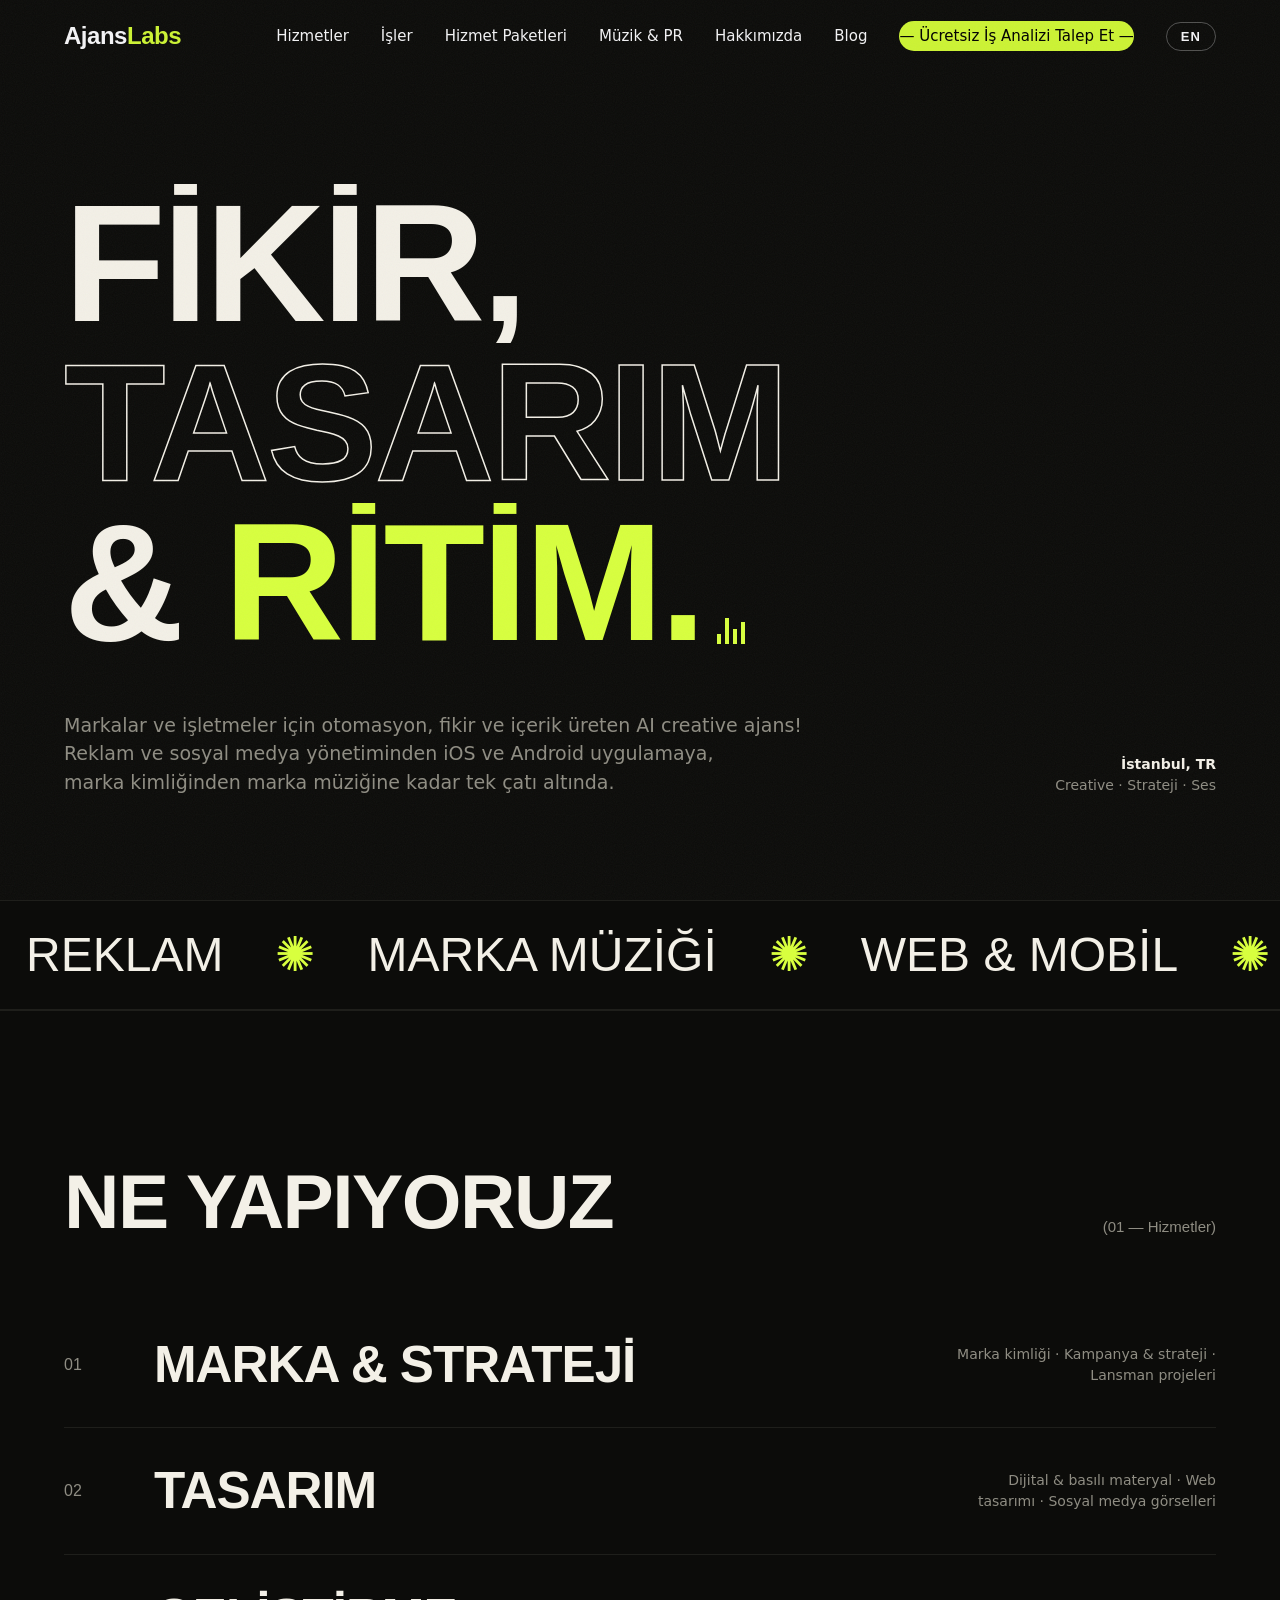
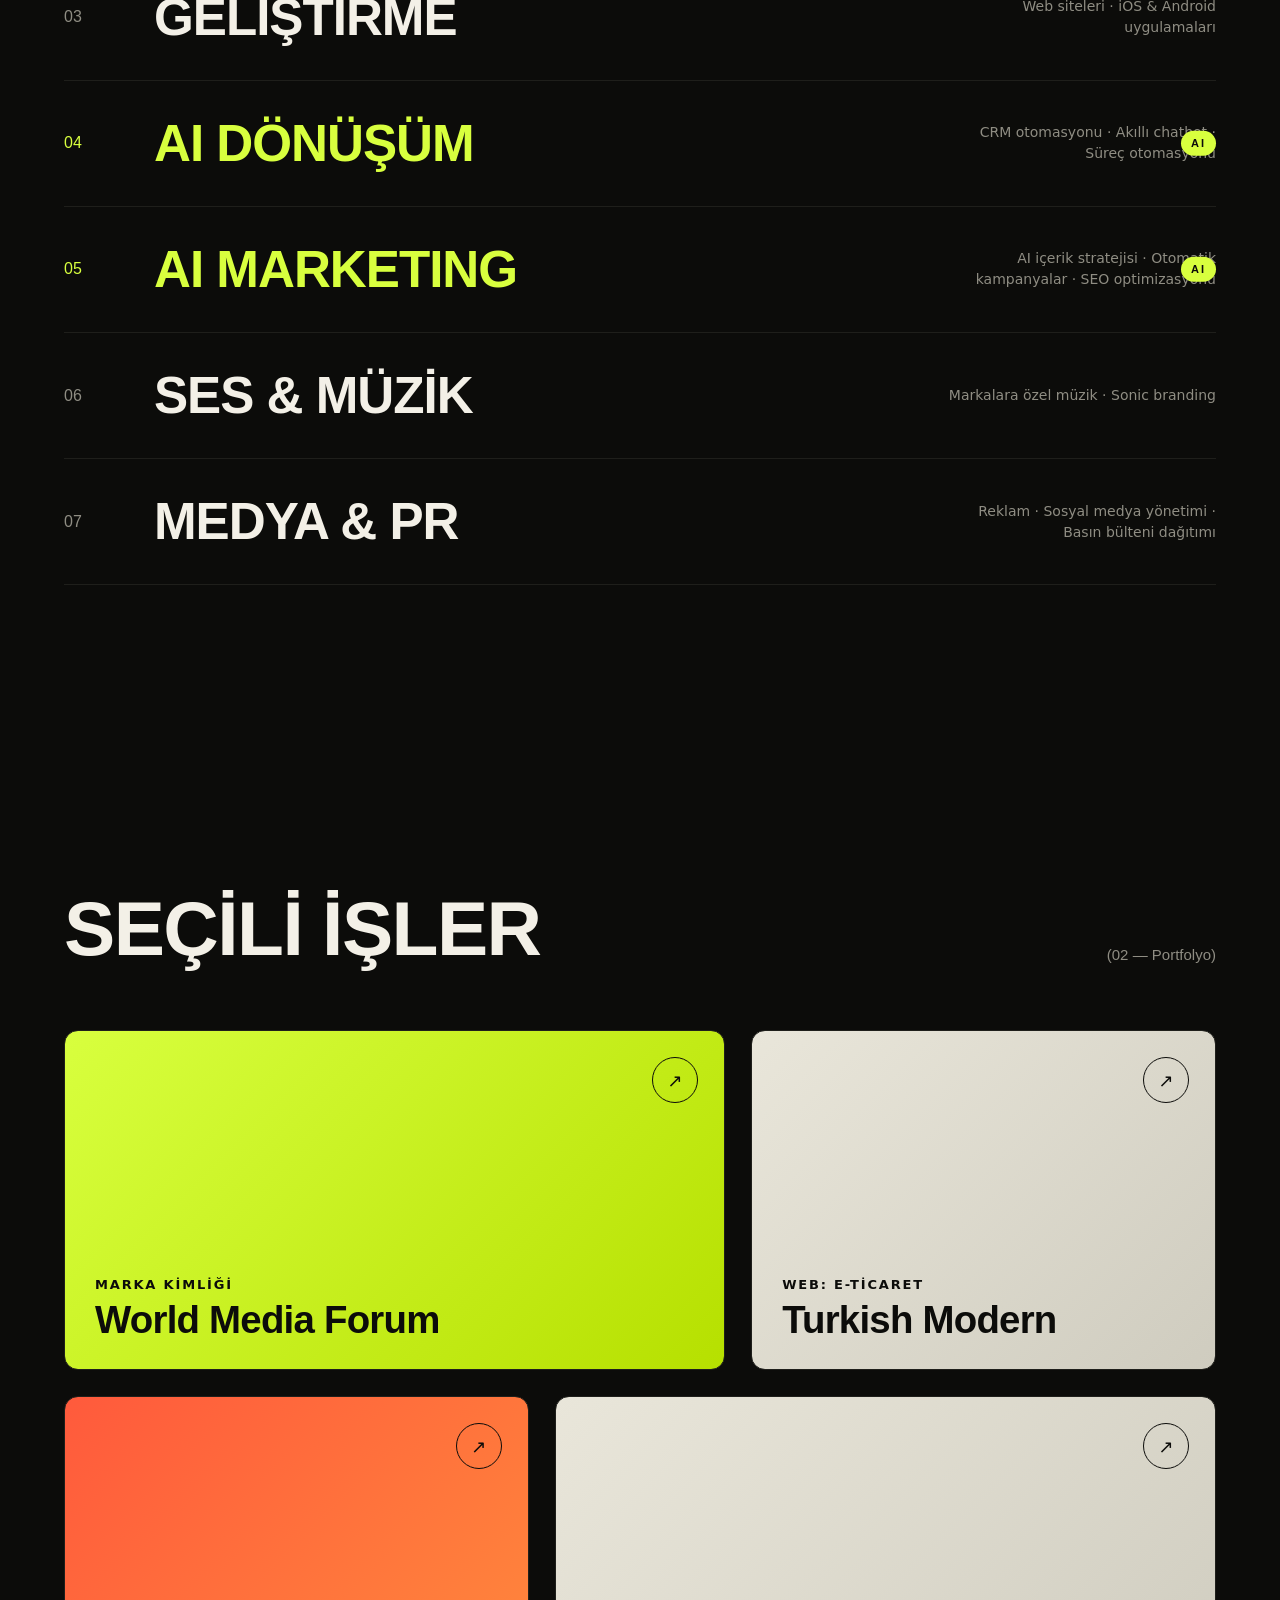
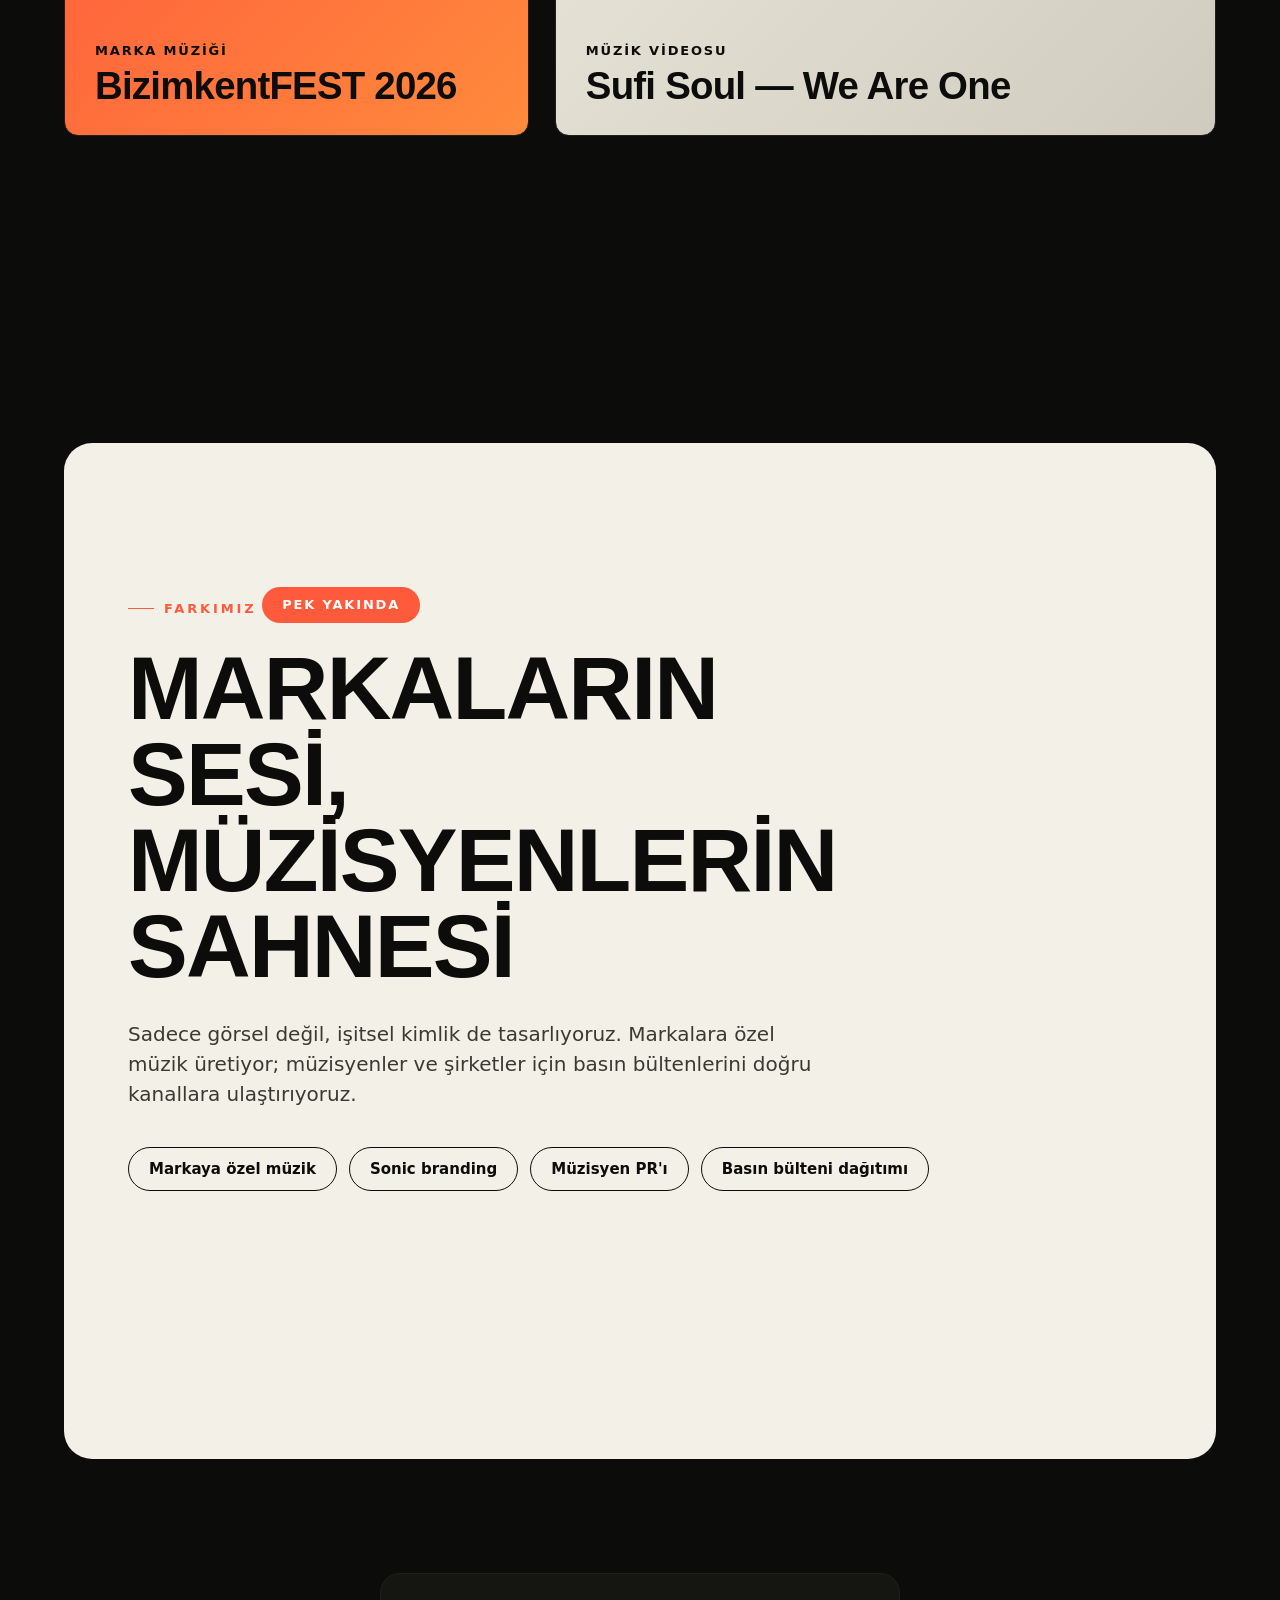
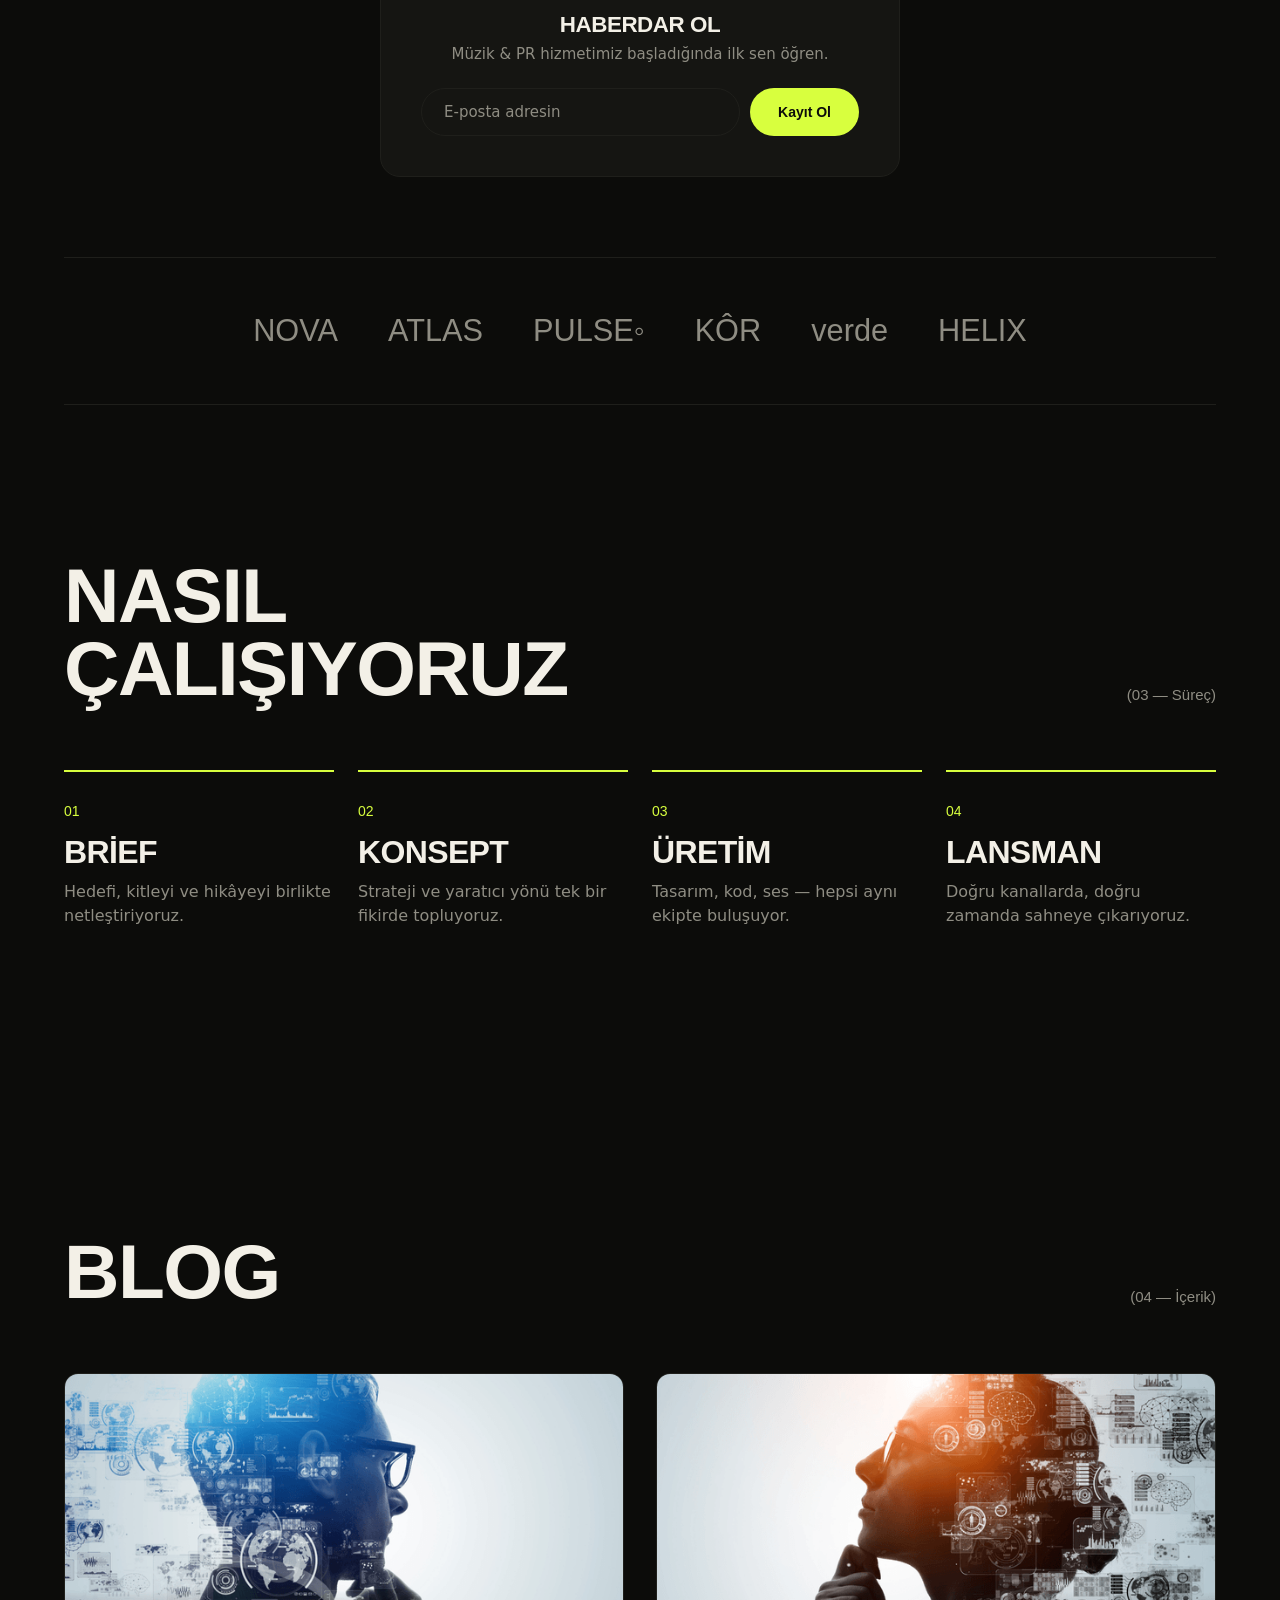
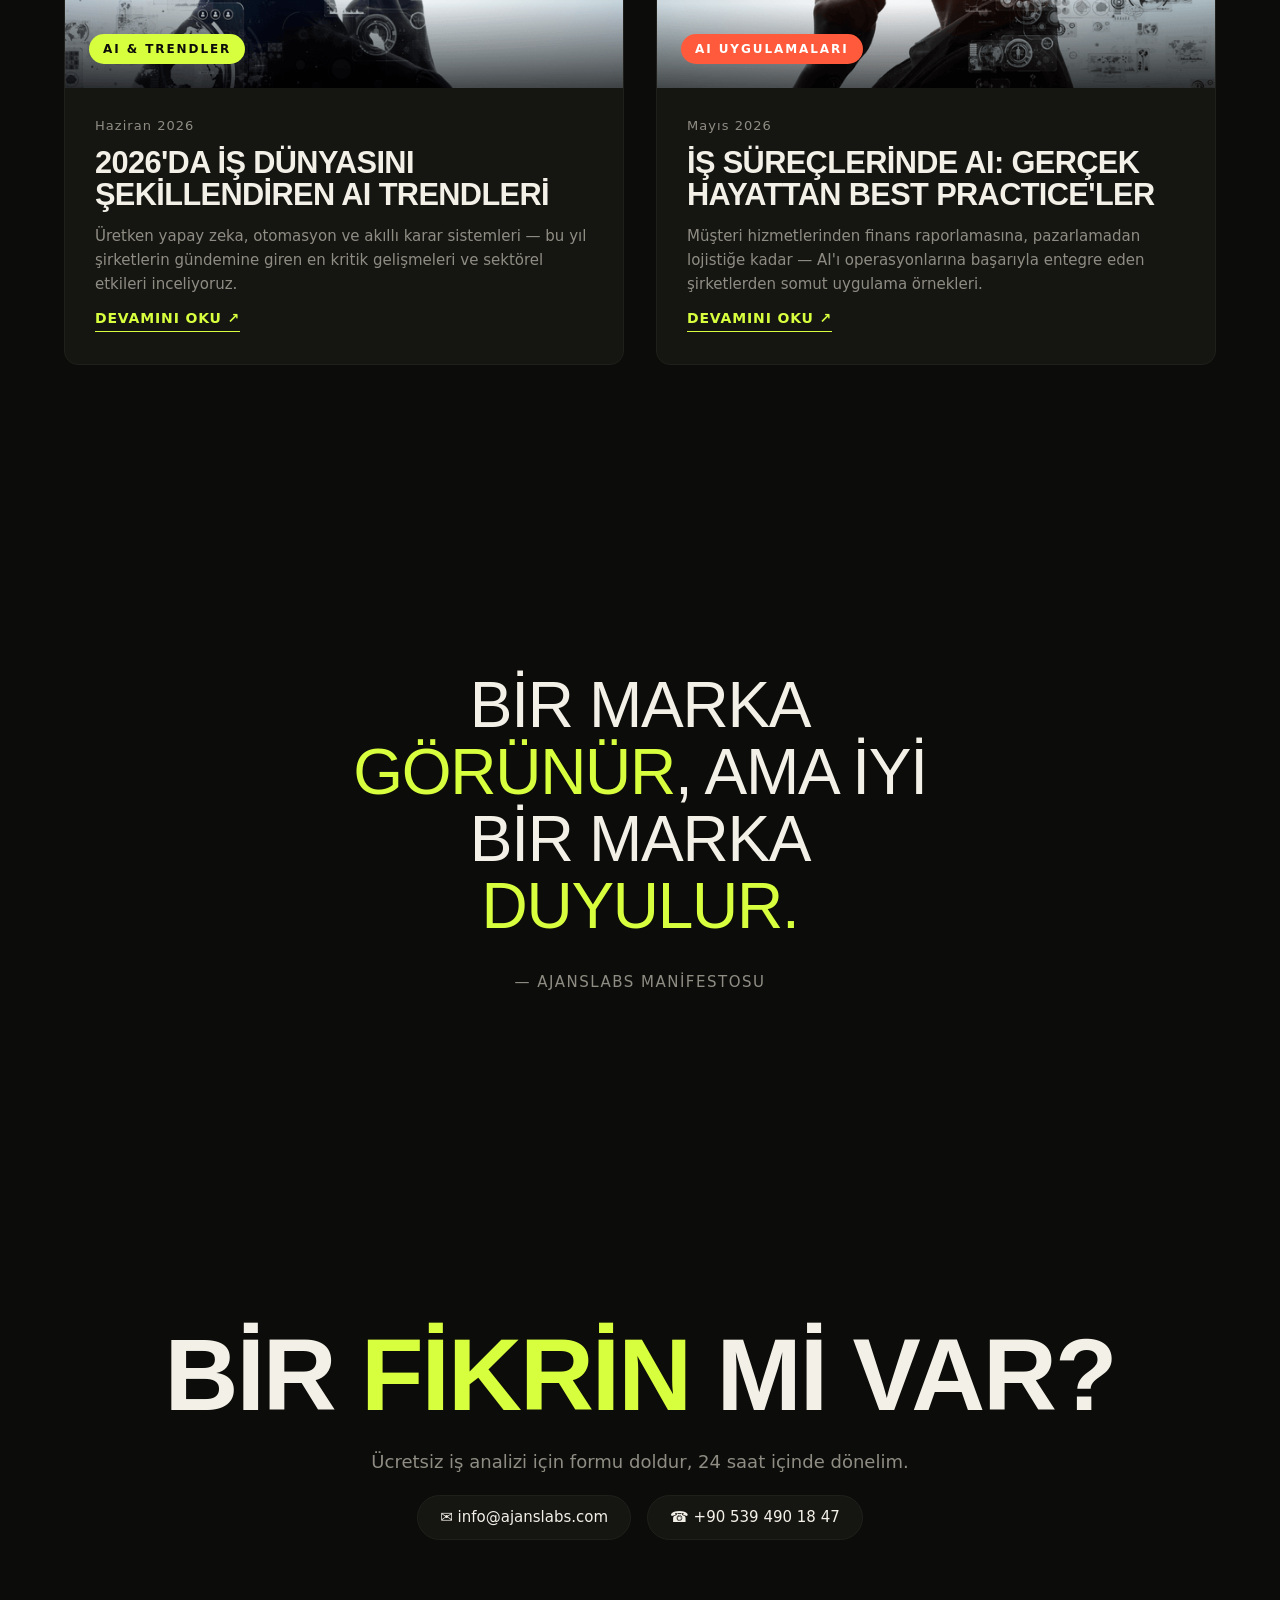
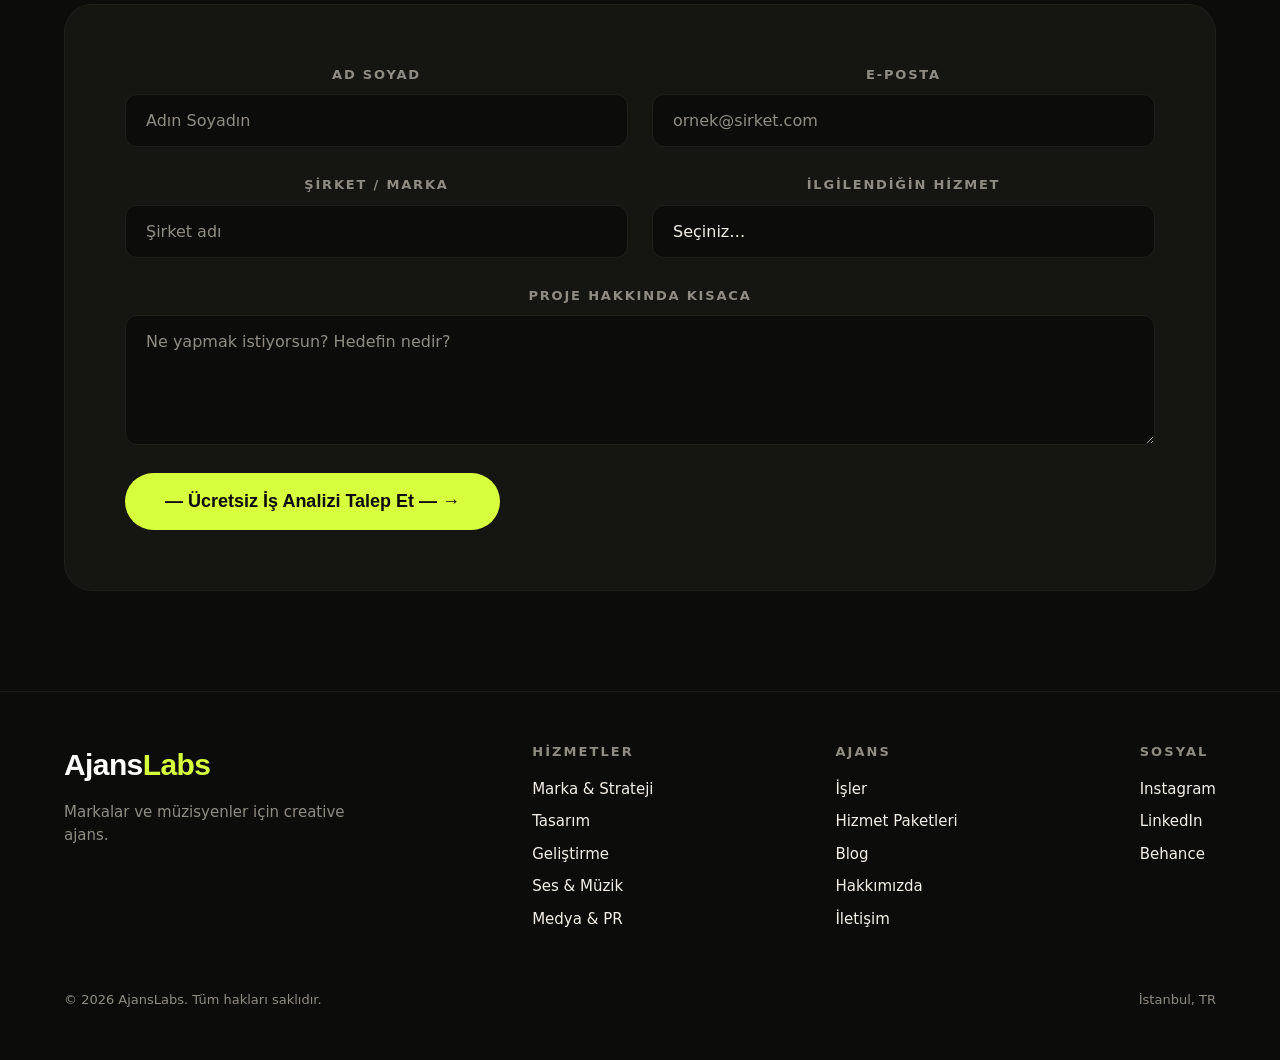
==== index.html @ 666c987d "Add EN/TR language switcher across all pages - Nav toggle button (EN/TR) with localStorage persisten" ====
<!DOCTYPE html>
<html lang="tr">
<head>
<meta charset="UTF-8">
<meta name="viewport" content="width=device-width, initial-scale=1.0">
<title>AjansLabs — AI Creative Ajans | Reklam, Tasarım, AI Dönüşüm, Marka Müziği</title>
<meta name="description" content="İstanbul merkezli AI creative ajans. Marka kimliği, web & mobil uygulama, AI dönüşüm, sosyal medya yönetimi, SEO ve marka müziği hizmetleri. Ücretsiz iş analizi talep edin.">
<meta name="keywords" content="ajans, creative ajans, AI ajans, dijital ajans İstanbul, marka kimliği, web tasarım, mobil uygulama, AI dönüşüm, sosyal medya yönetimi, SEO, marka müziği, reklam ajansı">
<meta name="author" content="AjansLabs">
<meta name="robots" content="index, follow">
<link rel="canonical" href="https://www.ajanslabs.com/">

<!-- Open Graph -->
<meta property="og:type" content="website">
<meta property="og:url" content="https://www.ajanslabs.com/">
<meta property="og:title" content="AjansLabs — AI Creative Ajans">
<meta property="og:description" content="Markalar ve işletmeler için otomasyon, fikir ve içerik üreten AI creative ajans. Reklam, tasarım, AI dönüşüm ve marka müziği.">
<meta property="og:image" content="https://www.ajanslabs.com/assets/img/og-image.png">
<meta property="og:locale" content="tr_TR">
<meta property="og:site_name" content="AjansLabs">

<!-- Twitter Card -->
<meta name="twitter:card" content="summary_large_image">
<meta name="twitter:title" content="AjansLabs — AI Creative Ajans">
<meta name="twitter:description" content="Markalar ve işletmeler için otomasyon, fikir ve içerik üreten AI creative ajans.">
<meta name="twitter:image" content="https://www.ajanslabs.com/assets/img/og-image.png">

<!-- Favicon -->
<link rel="icon" type="image/svg+xml" href="assets/img/favicon.svg">
<link rel="apple-touch-icon" href="assets/img/apple-touch-icon.png">
<meta name="theme-color" content="#0c0c0a">

<!-- Schema.org -->
<script type="application/ld+json">
{
  "@context": "https://schema.org",
  "@type": "ProfessionalService",
  "name": "AjansLabs",
  "description": "İstanbul merkezli AI creative ajans. Marka kimliği, web & mobil uygulama, AI dönüşüm, sosyal medya yönetimi ve marka müziği.",
  "url": "https://www.ajanslabs.com",
  "email": "info@ajanslabs.com",
  "telephone": "+905394901847",
  "address": {
    "@type": "PostalAddress",
    "addressLocality": "İstanbul",
    "addressCountry": "TR"
  },
  "areaServed": "TR",
  "priceRange": "$$",
  "sameAs": [],
  "serviceType": ["Marka Kimliği", "Web Tasarım", "Mobil Uygulama", "AI Dönüşüm", "Sosyal Medya Yönetimi", "SEO", "Marka Müziği", "Reklam"]
}
</script>

<link rel="preconnect" href="https://api.fontshare.com" crossorigin>
<link href="https://api.fontshare.com/v2/css?f[]=clash-display@600,500&f[]=general-sans@400,500,600&display=swap" rel="stylesheet">
<link rel="stylesheet" href="assets/css/styles.css">
</head>
<body>

<!-- NAV -->
<nav class="nav" id="nav">
  <a href="#" class="brand">Ajans<span>Labs</span></a>
  <div class="nav-links" id="navLinks">
    <a href="#services" data-i18n="nav_services">Hizmetler</a>
    <a href="#work" data-i18n="nav_work">İşler</a>
    <a href="paketler.html" data-i18n="nav_packages">Hizmet Paketleri</a>
    <a href="#music" data-i18n="nav_music">Müzik &amp; PR</a>
    <a href="#about" data-i18n="nav_about">Hakkımızda</a>
    <a href="#blog">Blog</a>
    <a href="#contact" class="cta-btn" data-i18n="nav_cta">— Ücretsiz İş Analizi Talep Et —</a>
    <button class="lang-switch" id="langSwitch" onclick="toggleLang()">EN</button>
  </div>
  <div class="burger" id="burger"><span></span><span></span><span></span></div>
</nav>

<!-- HERO -->
<header class="hero">
  <h1 class="hero-head" id="heroHead" data-i18n-hero="true">
    <span class="line"><i>Fikir,</i></span>
    <span class="line"><i class="outline">tasarım</i></span>
    <span class="line"><i>&amp; <span class="acc">ritim.</span><span class="eq"><span></span><span></span><span></span><span></span></span></i></span>
  </h1>
  <div class="hero-foot">
    <p data-i18n="hero_desc">Markalar ve işletmeler için otomasyon, fikir ve içerik üreten AI creative ajans!<br>Reklam ve sosyal medya yönetiminden iOS ve Android uygulamaya,<br>marka kimliğinden marka müziğine kadar tek çatı altında.</p>
    <div class="meta">
      <b>İstanbul, TR</b>
      <span data-i18n="hero_meta">Creative · Strateji · Ses</span>
    </div>
  </div>
</header>

<!-- MARQUEE -->
<div class="marquee" aria-hidden="true">
  <div class="marquee-track" id="marqueeTrack" data-tr="Reklam|Marka Müziği|Web &amp; Mobil|Kampanya|Lansman|Basın Bülteni" data-en="Advertising|Brand Music|Web &amp; Mobile|Campaign|Launch|Press Release">
    <span>Reklam</span><span>Marka Müziği</span><span>Web &amp; Mobil</span><span>Kampanya</span><span>Lansman</span><span>Basın Bülteni</span>
    <span>Reklam</span><span>Marka Müziği</span><span>Web &amp; Mobil</span><span>Kampanya</span><span>Lansman</span><span>Basın Bülteni</span>
  </div>
</div>

<!-- SERVICES -->
<section class="section services" id="services">
  <div class="wrap">
    <div class="section-head reveal">
      <h2 data-i18n="svc_title">Ne yapıyoruz</h2>
      <span class="idx" data-i18n="svc_idx">(01 — Hizmetler)</span>
    </div>
  </div>
  <div class="wrap">
    <div class="svc reveal">
      <span class="num">01</span>
      <h3 data-i18n="svc1_name">Marka &amp; Strateji</h3>
      <span class="tags" data-i18n="svc1_tags">Marka kimliği · Kampanya &amp; strateji · Lansman projeleri</span>
    </div>
    <div class="svc reveal">
      <span class="num">02</span>
      <h3 data-i18n="svc2_name">Tasarım</h3>
      <span class="tags" data-i18n="svc2_tags">Dijital &amp; basılı materyal · Web tasarımı · Sosyal medya görselleri</span>
    </div>
    <div class="svc reveal">
      <span class="num">03</span>
      <h3 data-i18n="svc3_name">Geliştirme</h3>
      <span class="tags" data-i18n="svc3_tags">Web siteleri · iOS &amp; Android uygulamaları</span>
    </div>
    <div class="svc svc--ai reveal">
      <span class="num">04</span>
      <h3 data-i18n="svc4_name">AI Dönüşüm</h3>
      <span class="tags" data-i18n="svc4_tags">CRM otomasyonu · Akıllı chatbot · Süreç otomasyonu</span>
    </div>
    <div class="svc svc--ai reveal">
      <span class="num">05</span>
      <h3 lang="en" data-i18n="svc5_name">AI Marketing</h3>
      <span class="tags" data-i18n="svc5_tags">AI içerik stratejisi · Otomatik kampanyalar · SEO optimizasyonu</span>
    </div>
    <div class="svc reveal">
      <span class="num">06</span>
      <h3 data-i18n="svc6_name">Ses &amp; Müzik</h3>
      <span class="tags" data-i18n="svc6_tags">Markalara özel müzik · Sonic branding</span>
    </div>
    <div class="svc reveal">
      <span class="num">07</span>
      <h3 data-i18n="svc7_name">Medya &amp; PR</h3>
      <span class="tags" data-i18n="svc7_tags">Reklam · Sosyal medya yönetimi · Basın bülteni dağıtımı</span>
    </div>
  </div>
</section>

<!-- WORK -->
<section class="section" id="work">
  <div class="wrap">
    <div class="section-head reveal">
      <h2 data-i18n="work_title">Seçili işler</h2>
      <span class="idx" data-i18n="work_idx">(02 — Portfolyo)</span>
    </div>
    <div class="work-grid">
      <article class="card w7 reveal g-acid" onclick="openImagePopup('assets/img/world-media-forum.png','World Media Forum — Marka Kimliği')" style="cursor:pointer;">
        <div class="arrow">↗</div>
        <div class="c-inner"><span class="kind" data-i18n="work1_kind">Marka Kimliği</span><h3>World Media Forum</h3></div>
      </article>
      <a href="https://www.turkishmodern.com" target="_blank" rel="noopener" class="card w5 reveal g-paper">
        <div class="arrow">↗</div>
        <div class="c-inner"><span class="kind" data-i18n="work2_kind">Web: E-Ticaret</span><h3>Turkish Modern</h3></div>
      </a>
      <article class="card w5 reveal g-coral" onclick="openAudioPopup('assets/media/bizimkentfest.mp3','BizimkentFEST 2026')" style="cursor:pointer;">
        <div class="arrow">↗</div>
        <div class="c-inner"><span class="kind" data-i18n="work3_kind">Marka Müziği</span><h3>BizimkentFEST 2026</h3></div>
      </article>
      <article class="card w7 reveal g-paper" onclick="openVideoPopup('https://www.youtube-nocookie.com/embed/L75_buKVTh8?start=60&amp;autoplay=1','Sufi Soul — We Are One')" style="cursor:pointer;">
        <div class="arrow">↗</div>
        <div class="c-inner"><span class="kind" data-i18n="work4_kind">Müzik Videosu</span><h3>Sufi Soul — We Are One</h3></div>
      </article>
    </div>
  </div>
</section>

<!-- MUSIC & PR -->
<section class="section" id="music">
  <div class="wrap">
    <div class="music reveal">
      <div class="wrap">
        <span class="eyebrow" data-i18n="music_eyebrow">Farkımız</span>
        <span class="coming-soon-badge" data-i18n="music_badge">Pek Yakında</span>
        <h2 data-i18n="music_title">Markaların sesi, müzisyenlerin sahnesi</h2>
        <p data-i18n="music_desc">Sadece görsel değil, işitsel kimlik de tasarlıyoruz. Markalara özel müzik üretiyor; müzisyenler ve şirketler için basın bültenlerini doğru kanallara ulaştırıyoruz.</p>
        <div class="pills">
          <span class="pill" data-i18n="music_pill1">Markaya özel müzik</span>
          <span class="pill" data-i18n="music_pill2">Sonic branding</span>
          <span class="pill" data-i18n="music_pill3">Müzisyen PR'ı</span>
          <span class="pill" data-i18n="music_pill4">Basın bülteni dağıtımı</span>
        </div>
        <div class="wave" id="wave" aria-hidden="true"></div>
      </div>
    </div>
  </div>
</section>

<!-- NEWSLETTER -->
<div class="wrap">
  <div class="newsletter-standalone reveal">
    <h3 data-i18n="nl_title">Haberdar ol</h3>
    <p data-i18n="nl_desc">Müzik &amp; PR hizmetimiz başladığında ilk sen öğren.</p>
    <form class="newsletter-form" id="newsletterForm" onsubmit="handleNewsletter(event)">
      <input type="hidden" name="access_key" value="ef14d8fe-378f-4670-958b-85d359a2ec49">
      <input type="hidden" name="subject" value="AjansLabs — Yeni Newsletter Kaydı (Müzik &amp; PR)">
      <input type="hidden" name="from_name" value="AjansLabs Newsletter">
      <input type="hidden" name="cc" value="info@ajanslabs.com">
      <input type="email" name="email" placeholder="E-posta adresin" data-i18n-ph="nl_placeholder" required>
      <button type="submit" data-i18n="nl_btn">Kayıt Ol</button>
    </form>
    <div class="newsletter-success" id="newsletterSuccess" data-i18n="nl_success">Kaydın alındı! Hizmet başladığında sana haber vereceğiz.</div>
  </div>
</div>

<!-- LOGOS -->
<div class="wrap">
  <div class="logos reveal">
    <span>NOVA</span><span>ATLAS</span><span>PULSE◦</span><span>KÔR</span><span>verde</span><span>HELIX</span>
  </div>
</div>

<!-- PROCESS -->
<section class="section" id="about">
  <div class="wrap">
    <div class="section-head reveal">
      <h2 data-i18n="proc_title">Nasıl çalışıyoruz</h2>
      <span class="idx" data-i18n="proc_idx">(03 — Süreç)</span>
    </div>
    <div class="steps">
      <div class="step reveal"><span class="n">01</span><h3>Brief</h3><p data-i18n="proc1_desc">Hedefi, kitleyi ve hikâyeyi birlikte netleştiriyoruz.</p></div>
      <div class="step reveal"><span class="n">02</span><h3 data-i18n="proc2_name">Konsept</h3><p data-i18n="proc2_desc">Strateji ve yaratıcı yönü tek bir fikirde topluyoruz.</p></div>
      <div class="step reveal"><span class="n">03</span><h3 data-i18n="proc3_name">Üretim</h3><p data-i18n="proc3_desc">Tasarım, kod, ses — hepsi aynı ekipte buluşuyor.</p></div>
      <div class="step reveal"><span class="n">04</span><h3 data-i18n="proc4_name">Lansman</h3><p data-i18n="proc4_desc">Doğru kanallarda, doğru zamanda sahneye çıkarıyoruz.</p></div>
    </div>
  </div>
</section>

<!-- BLOG -->
<section class="section" id="blog">
  <div class="wrap">
    <div class="section-head reveal">
      <h2>Blog</h2>
      <span class="idx" data-i18n="blog_idx">(04 — İçerik)</span>
    </div>
    <div class="blog-grid">

      <article class="blog-card reveal">
        <div class="blog-img" style="background:url('assets/img/blog-ai-trends.png') center/cover no-repeat;">
          <div class="blog-img-inner">
            <span class="blog-cat">AI &amp; Trendler</span>
          </div>
        </div>
        <div class="blog-body">
          <span class="blog-date" data-i18n="blog1_date">Haziran 2026</span>
          <h3 data-i18n="blog1_title">2026'da İş Dünyasını Şekillendiren AI Trendleri</h3>
          <p data-i18n="blog1_desc">Üretken yapay zeka, otomasyon ve akıllı karar sistemleri — bu yıl şirketlerin gündemine giren en kritik gelişmeleri ve sektörel etkileri inceliyoruz.</p>
          <a href="blog-ai-trends-2026.html" class="blog-link" data-i18n="blog_read">Devamını Oku ↗</a>
        </div>
      </article>

      <article class="blog-card reveal">
        <div class="blog-img" style="background:url('assets/img/blog-ai-bestpractices.png') center/cover no-repeat;">
          <div class="blog-img-inner">
            <span class="blog-cat" style="background:var(--coral);color:#fff;">AI Uygulamaları</span>
          </div>
        </div>
        <div class="blog-body">
          <span class="blog-date" data-i18n="blog2_date">Mayıs 2026</span>
          <h3 data-i18n="blog2_title">İş Süreçlerinde AI: Gerçek Hayattan <span lang="en">Best Practice</span>'ler</h3>
          <p data-i18n="blog2_desc">Müşteri hizmetlerinden finans raporlamasına, pazarlamadan lojistiğe kadar — AI'ı operasyonlarına başarıyla entegre eden şirketlerden somut uygulama örnekleri.</p>
          <a href="blog-ai-bestpractices.html" class="blog-link" data-i18n="blog_read">Devamını Oku ↗</a>
        </div>
      </article>

    </div>
  </div>
</section>

<!-- QUOTE -->
<section class="section quote">
  <div class="wrap reveal">
    <blockquote data-i18n="quote_text">Bir marka <em>görünür</em>, ama iyi bir marka <em>duyulur.</em></blockquote>
    <cite data-i18n="quote_cite">— AjansLabs manifestosu</cite>
  </div>
</section>

<!-- END CTA -->
<section class="endcta" id="contact">
  <div class="wrap">
    <div class="reveal">
      <h2 data-i18n="contact_title">Bir <a href="mailto:hello@ajanslabs.com">fikrin</a> mi var?</h2>
      <p data-i18n="contact_desc">Ücretsiz iş analizi için formu doldur, 24 saat içinde dönelim.</p>
      <div class="contact-info">
        <a href="mailto:info@ajanslabs.com" class="contact-chip">✉ info@ajanslabs.com</a>
        <a href="tel:+905394901847" class="contact-chip">☎ +90 539 490 18 47</a>
      </div>
    </div>
    <form class="contact-form reveal" id="contactForm" onsubmit="handleForm(event)">
      <input type="hidden" name="access_key" value="ef14d8fe-378f-4670-958b-85d359a2ec49">
      <input type="hidden" name="cc" value="info@ajanslabs.com">
      <input type="hidden" name="subject" value="AjansLabs — Yeni İş Analizi Talebi">
      <input type="hidden" name="from_name" value="AjansLabs Web Formu">
      <div class="form-row">
        <div class="form-group">
          <label for="fname" data-i18n="form_name">Ad Soyad</label>
          <input type="text" id="fname" name="name" placeholder="Adın Soyadın" data-i18n-ph="form_name_ph" required>
        </div>
        <div class="form-group">
          <label for="femail" data-i18n="form_email">E-posta</label>
          <input type="email" id="femail" name="email" placeholder="ornek@sirket.com" required>
        </div>
      </div>
      <div class="form-row">
        <div class="form-group">
          <label for="fcompany" data-i18n="form_company">Şirket / Marka</label>
          <input type="text" id="fcompany" name="company" placeholder="Şirket adı" data-i18n-ph="form_company_ph">
        </div>
        <div class="form-group">
          <label for="fservice" data-i18n="form_service">İlgilendiğin Hizmet</label>
          <select id="fservice" name="service" data-i18n-opts="form_service_opts">
            <option value="">Seçiniz…</option>
            <option>Marka &amp; Strateji</option>
            <option>AI Dönüşüm</option>
            <option>AI Marketing</option>
            <option>Tasarım</option>
            <option>Geliştirme</option>
            <option>Ses &amp; Müzik</option>
            <option>Medya &amp; PR</option>
            <option>Hizmet Paketi</option>
          </select>
        </div>
      </div>
      <div class="form-group">
        <label for="fmsg" data-i18n="form_msg">Proje Hakkında Kısaca</label>
        <textarea id="fmsg" name="message" rows="4" placeholder="Ne yapmak istiyorsun? Hedefin nedir?" data-i18n-ph="form_msg_ph"></textarea>
      </div>
      <button type="submit" class="form-submit" data-i18n="form_submit">— Ücretsiz İş Analizi Talep Et — →</button>
      <div class="form-success" id="formSuccess" data-i18n="form_success">Teşekkürler! En kısa sürede seninle iletişime geçeceğiz.</div>
    </form>
  </div>
</section>

<!-- FOOTER -->
<footer>
  <div class="foot-grid">
    <div>
      <a href="#" class="brand">Ajans<span style="color:var(--acid)">Labs</span></a>
      <p style="color:var(--paper-dim); max-width:30ch; margin-top:14px; font-size:15px;" data-i18n="foot_tagline">Markalar ve müzisyenler için creative ajans.</p>
    </div>
    <div class="foot-col">
      <h4 data-i18n="foot_services">Hizmetler</h4>
      <a href="#services" data-i18n="svc1_name">Marka &amp; Strateji</a>
      <a href="#services" data-i18n="svc2_name">Tasarım</a>
      <a href="#services" data-i18n="svc3_name">Geliştirme</a>
      <a href="#services" data-i18n="svc6_name">Ses &amp; Müzik</a>
      <a href="#services" data-i18n="svc7_name">Medya &amp; PR</a>
    </div>
    <div class="foot-col">
      <h4 data-i18n="foot_agency">Ajans</h4>
      <a href="#work" data-i18n="nav_work">İşler</a>
      <a href="paketler.html" data-i18n="nav_packages">Hizmet Paketleri</a>
      <a href="#blog">Blog</a>
      <a href="#about" data-i18n="nav_about">Hakkımızda</a>
      <a href="#contact" data-i18n="foot_contact">İletişim</a>
    </div>
    <div class="foot-col">
      <h4 data-i18n="foot_social">Sosyal</h4>
      <a href="#">Instagram</a>
      <a href="#">LinkedIn</a>
      <a href="#">Behance</a>
    </div>
  </div>
  <div class="foot-base">
    <span data-i18n="foot_copy">© 2026 AjansLabs. Tüm hakları saklıdır.</span>
    <span>İstanbul, TR</span>
  </div>
</footer>

<!-- POPUP MODALS -->
<div class="popup-overlay" id="popupOverlay" onclick="closePopup()">
  <!-- Image Popup -->
  <div class="popup-box popup-image" id="popupImage" onclick="event.stopPropagation()">
    <button class="popup-close" onclick="closePopup()">&times;</button>
    <h3 class="popup-title" id="popupImageTitle"></h3>
    <img id="popupImg" src="" alt="">
  </div>
  <!-- Audio Popup -->
  <div class="popup-box popup-audio" id="popupAudio" onclick="event.stopPropagation()">
    <button class="popup-close" onclick="closePopup()">&times;</button>
    <div class="audio-icon">♫</div>
    <h3 class="popup-title" id="popupAudioTitle"></h3>
    <audio id="popupAudioEl" controls></audio>
  </div>
  <!-- Video Popup -->
  <div class="popup-box popup-video" id="popupVideo" onclick="event.stopPropagation()">
    <button class="popup-close" onclick="closePopup()">&times;</button>
    <h3 class="popup-title" id="popupVideoTitle"></h3>
    <iframe id="popupIframe" src="" allowfullscreen allow="accelerometer; autoplay; clipboard-write; encrypted-media; gyroscope; picture-in-picture; web-share"></iframe>
  </div>
</div>

<script src="assets/js/main.js"></script>
<script src="assets/js/i18n.js"></script>
</body>
</html>
---- assets/css/styles.css ----
/* =========================================================
   AjansLabs — Design System
   Direction: young / modern / portfolio-grade
   Warm-black base · acid-green accent · kinetic typography
   ========================================================= */

:root{
  /* color */
  --ink:        #0c0c0a;   /* warm black base */
  --ink-2:      #151512;   /* raised surfaces */
  --ink-3:      #1f1f1b;   /* borders / lines */
  --paper:      #f3f0e7;   /* warm off-white text */
  --paper-dim:  #8f8d83;   /* muted text */
  --acid:       #d8ff3e;   /* electric accent */
  --acid-deep:  #b6e000;
  --coral:      #ff5a3c;   /* secondary spark */

  /* type */
  --display: 'Clash Display', 'Arial Narrow', sans-serif;
  --body:    'General Sans', system-ui, sans-serif;

  /* rhythm */
  --maxw: 1320px;
  --gutter: clamp(20px, 5vw, 80px);
  --radius: 14px;

  --ease: cubic-bezier(.22,1,.36,1);
}

*{ margin:0; padding:0; box-sizing:border-box; }

html{ scroll-behavior:smooth; }

body{
  background:var(--ink);
  color:var(--paper);
  font-family:var(--body);
  font-size:18px;
  line-height:1.5;
  -webkit-font-smoothing:antialiased;
  overflow-x:hidden;
  position:relative;
}

/* grain overlay */
body::after{
  content:"";
  position:fixed; inset:0;
  pointer-events:none;
  z-index:9999;
  opacity:.045;
  background-image:url("data:image/svg+xml,%3Csvg xmlns='http://www.w3.org/2000/svg' width='120' height='120'%3E%3Cfilter id='n'%3E%3CfeTurbulence type='fractalNoise' baseFrequency='0.9' numOctaves='3'/%3E%3C/filter%3E%3Crect width='100%25' height='100%25' filter='url(%23n)'/%3E%3C/svg%3E");
}

a{ color:inherit; text-decoration:none; }
img{ max-width:100%; display:block; }
::selection{ background:var(--acid); color:var(--ink); }

.wrap{ max-width:var(--maxw); margin-inline:auto; padding-inline:var(--gutter); }

/* ---------- type scale ---------- */
.eyebrow{
  font-family:var(--body);
  font-weight:600;
  font-size:13px;
  letter-spacing:.22em;
  text-transform:uppercase;
  color:var(--acid);
  display:inline-flex; align-items:center; gap:10px;
}
.eyebrow::before{
  content:""; width:26px; height:1px; background:var(--acid);
}

h1,h2,h3{ font-family:var(--display); font-weight:600; line-height:.96; letter-spacing:-.02em; }

/* =========================================================
   NAV
   ========================================================= */
.nav{
  position:fixed; top:0; left:0; right:0; z-index:1000;
  display:flex; align-items:center; justify-content:space-between;
  padding:18px var(--gutter);
  mix-blend-mode:difference;
  transition:padding .4s var(--ease);
}
.nav.scrolled{ padding:12px var(--gutter); }
.brand{
  font-family:var(--display); font-weight:600; font-size:24px;
  letter-spacing:-.02em; color:#fff;
}
.brand span{ color:var(--acid); }
.nav-links{ display:flex; gap:32px; align-items:center; }
.nav-links a{
  font-size:15px; font-weight:500; color:#fff;
  position:relative; padding:4px 0;
}
.nav-links a::after{
  content:""; position:absolute; left:0; bottom:0; height:2px; width:0;
  background:#fff; transition:width .35s var(--ease);
}
.nav-links a:hover::after{ width:100%; }
.cta-btn{
  background:var(--acid); color:var(--ink) !important;
  padding:14px 46px; border-radius:100px; font-weight:600; font-size:15px;
  mix-blend-mode:normal;
  transition:transform .3s var(--ease), background .3s;
}
.cta-btn::after{ display:none; }
.cta-btn:hover{ transform:translateY(-2px); background:#fff; }
.lang-switch{
  background:transparent; border:1px solid rgba(255,255,255,.3);
  color:#fff; font-family:var(--display); font-weight:600;
  font-size:13px; letter-spacing:.08em; padding:6px 14px;
  border-radius:100px; cursor:pointer; mix-blend-mode:normal;
  transition:background .3s var(--ease), color .3s, border-color .3s;
}
.lang-switch:hover{ background:#fff; color:var(--ink); border-color:#fff; }
.burger{ display:none; flex-direction:column; gap:5px; cursor:pointer; }
.burger span{ width:26px; height:2px; background:#fff; }

/* =========================================================
   HERO
   ========================================================= */
.hero{
  min-height:100svh;
  display:flex; flex-direction:column; justify-content:center;
  padding:140px var(--gutter) 60px;
  position:relative;
}
.hero-head{
  font-size:clamp(3.4rem, 13vw, 13rem);
  text-transform:uppercase;
  position:relative; z-index:2;
}
.hero-head .line{ display:block; overflow:hidden; }
.hero-head .line i{
  display:block; font-style:normal;
  transform:translateY(110%);
  animation:rise 1s var(--ease) forwards;
}
.hero-head .line:nth-child(2) i{ animation-delay:.12s; }
.hero-head .line:nth-child(3) i{ animation-delay:.24s; }
.hero-head .outline{
  color:transparent;
  -webkit-text-stroke:1.5px var(--paper);
}
.hero-head .acc{ color:var(--acid); }
@keyframes rise{ to{ transform:translateY(0); } }

.hero-foot{
  display:flex; justify-content:space-between; align-items:flex-end;
  gap:40px; margin-top:48px; flex-wrap:wrap;
  opacity:0; animation:fade .8s var(--ease) .5s forwards;
}
@keyframes fade{ to{ opacity:1; } }
.hero-foot p{ max-width:82ch; color:var(--paper-dim); font-size:19px; }
.hero-foot .meta{ font-size:14px; color:var(--paper-dim); text-align:right; }
.hero-foot .meta b{ color:var(--paper); display:block; font-weight:600; }

/* equalizer motif */
.eq{ display:inline-flex; gap:4px; align-items:flex-end; height:26px; margin-left:14px; vertical-align:-4px; }
.eq span{ width:4px; background:var(--acid); animation:bounce 1s ease-in-out infinite; }
.eq span:nth-child(1){ height:40%; animation-delay:-.2s; }
.eq span:nth-child(2){ height:100%; animation-delay:-.5s; }
.eq span:nth-child(3){ height:60%; animation-delay:-.1s; }
.eq span:nth-child(4){ height:85%; animation-delay:-.7s; }
@keyframes bounce{ 0%,100%{ transform:scaleY(.3);} 50%{ transform:scaleY(1);} }

/* marquee */
.marquee{
  border-top:1px solid var(--ink-3); border-bottom:1px solid var(--ink-3);
  overflow:hidden; white-space:nowrap; padding:18px 0;
}
.marquee-track{ display:inline-block; animation:scrollx 28s linear infinite; }
.marquee-track span{
  font-family:var(--display); font-size:clamp(1.6rem,4vw,3rem);
  text-transform:uppercase; padding:0 26px; color:var(--paper);
}
.marquee-track span::after{ content:"✺"; color:var(--acid); margin-left:52px; }
@keyframes scrollx{ to{ transform:translateX(-50%); } }

/* =========================================================
   SECTION SHELL
   ========================================================= */
.section{ padding:clamp(80px,12vw,160px) 0; }
.section-head{ display:flex; justify-content:space-between; align-items:flex-end; gap:30px; margin-bottom:64px; flex-wrap:wrap; }
.section-head h2{ font-size:clamp(2.4rem,6vw,5rem); text-transform:uppercase; max-width:14ch; }
.section-head .idx{ font-family:var(--display); color:var(--paper-dim); font-size:15px; }

/* reveal */
.reveal{ opacity:0; transform:translateY(40px); transition:opacity .8s var(--ease), transform .8s var(--ease); }
.reveal.in{ opacity:1; transform:none; }

/* =========================================================
   SERVICES
   ========================================================= */
.services{ border-top:1px solid var(--ink-3); }
.svc{
  display:grid; grid-template-columns:60px 1fr auto; gap:30px; align-items:center;
  padding:38px 0; border-bottom:1px solid var(--ink-3);
  cursor:default; transition:padding .4s var(--ease);
  position:relative;
}
.svc .num{ font-family:var(--display); color:var(--paper-dim); font-size:16px; }
.svc h3{ font-size:clamp(1.8rem,4vw,3.2rem); text-transform:uppercase; transition:transform .4s var(--ease), color .4s; }
.svc .tags{ font-size:14px; color:var(--paper-dim); text-align:right; max-width:30ch; }
.svc::before{
  content:""; position:absolute; inset:0; background:var(--acid);
  transform:scaleY(0); transform-origin:bottom; transition:transform .4s var(--ease); z-index:-1;
}
.svc:hover{ padding-inline:30px; }
.svc:hover::before{ transform:scaleY(1); }
.svc:hover h3,.svc:hover .num,.svc:hover .tags{ color:var(--ink); }
.svc:hover h3{ transform:translateX(8px); }

/* =========================================================
   WORK
   ========================================================= */
.work-grid{ display:grid; grid-template-columns:repeat(12,1fr); gap:26px; }
.card{
  position:relative; border-radius:var(--radius); overflow:hidden;
  background:var(--ink-2); border:1px solid var(--ink-3);
  min-height:340px; display:flex; flex-direction:column; justify-content:flex-end;
  padding:30px; transition:transform .5s var(--ease);
}
.card:hover{ transform:translateY(-6px); }
.card .blob{ position:absolute; inset:0; z-index:0; opacity:.9; }
.card .c-inner{ position:relative; z-index:2; }
.card .kind{ font-size:13px; letter-spacing:.14em; text-transform:uppercase; color:var(--ink); font-weight:600; }
.card h3{ font-size:clamp(1.6rem,3vw,2.4rem); color:var(--ink); margin-top:6px; }
.card .arrow{ position:absolute; top:26px; right:26px; z-index:2; width:46px; height:46px; border-radius:50%;
  border:1px solid var(--ink); display:grid; place-items:center; color:var(--ink); font-size:18px;
  transition:transform .4s var(--ease), background .4s; }
.card:hover .arrow{ transform:rotate(45deg); background:var(--ink); color:var(--acid); }
.card.w7{ grid-column:span 7; }
.card.w5{ grid-column:span 5; }
.card.w6{ grid-column:span 6; }
.card.w12{ grid-column:span 12; min-height:300px; }

.g-acid{ background:linear-gradient(135deg,var(--acid),var(--acid-deep)); }
.g-coral{ background:linear-gradient(135deg,var(--coral),#ff8a3c); }
.g-paper{ background:linear-gradient(135deg,#e9e6da,#cfccbf); }
.g-acid .kind,.g-acid h3,.g-acid .arrow,
.g-coral .kind,.g-coral h3,.g-coral .arrow{ }

/* =========================================================
   MUSIC & PR — the differentiator
   ========================================================= */
.music{ background:var(--paper); color:var(--ink); border-radius:28px; overflow:hidden; position:relative; }
.music .wrap{ padding-block:clamp(70px,10vw,130px); }
.music .eyebrow{ color:var(--coral); }
.music .eyebrow::before{ background:var(--coral); }
.music h2{ font-size:clamp(2.6rem,7vw,6rem); text-transform:uppercase; max-width:16ch; margin:22px 0 30px; }
.music p{ max-width:54ch; font-size:20px; color:#3a3a32; }
.music .pills{ display:flex; flex-wrap:wrap; gap:12px; margin-top:38px; }
.music .pill{ border:1px solid var(--ink); border-radius:100px; padding:10px 20px; font-weight:600; font-size:15px;
  transition:background .3s, color .3s; }
.music .pill:hover{ background:var(--ink); color:var(--acid); }
/* coming soon badge */
.coming-soon-badge{
  display:inline-block; background:var(--coral); color:#fff;
  font-family:var(--body); font-size:13px; font-weight:600;
  letter-spacing:.14em; text-transform:uppercase;
  padding:8px 20px; border-radius:100px; margin-top:16px;
  animation:pulse-badge 2s ease-in-out infinite;
}
@keyframes pulse-badge{ 0%,100%{ opacity:1; } 50%{ opacity:.6; } }

/* waveform */
.wave{ display:flex; gap:5px; align-items:center; height:90px; margin-top:50px; }
.wave span{ flex:1; background:var(--ink); border-radius:3px; animation:wv 1.4s ease-in-out infinite; }
@keyframes wv{ 0%,100%{ height:14%; } 50%{ height:100%; } }

/* newsletter box */
.newsletter-box{
  margin-top:48px; padding:32px; background:var(--ink);
  border-radius:20px; max-width:480px;
}
.newsletter-box h3{
  font-family:var(--display); font-size:1.4rem; color:var(--paper);
  text-transform:uppercase; margin-bottom:8px;
}
.newsletter-box > p{ color:var(--paper-dim); font-size:15px; margin-bottom:20px; }
.newsletter-form{
  display:flex; gap:10px;
}
.newsletter-form input[type="email"]{
  flex:1; background:var(--ink-2); border:1px solid var(--ink-3);
  border-radius:100px; color:var(--paper); font-family:var(--body);
  font-size:15px; padding:14px 22px; outline:none;
  transition:border-color .3s;
}
.newsletter-form input[type="email"]::placeholder{ color:var(--paper-dim); }
.newsletter-form input[type="email"]:focus{ border-color:var(--acid); }
.newsletter-form button{
  background:var(--acid); color:var(--ink); border:none;
  border-radius:100px; font-family:var(--display); font-weight:600;
  font-size:14px; padding:14px 28px; cursor:pointer; white-space:nowrap;
  transition:transform .3s var(--ease), background .3s;
}
.newsletter-form button:hover{ transform:translateY(-2px); background:#fff; }
.newsletter-success{
  display:none; background:var(--acid); color:var(--ink);
  border-radius:12px; padding:16px 22px; font-weight:600; font-size:15px;
  margin-top:12px;
}
/* standalone newsletter below music section */
.newsletter-standalone{
  max-width:520px; margin:0 auto;
  padding:40px; background:var(--ink-2);
  border:1px solid var(--ink-3); border-radius:20px;
  text-align:center;
  margin-top:-40px; margin-bottom:80px; position:relative; z-index:2;
}
.newsletter-standalone h3{
  font-family:var(--display); font-size:1.4rem; color:var(--paper);
  text-transform:uppercase; margin-bottom:8px;
}
.newsletter-standalone > p{
  color:var(--paper-dim); font-size:15px; margin-bottom:22px;
}
.newsletter-standalone .newsletter-form{
  justify-content:center;
}
.newsletter-standalone .newsletter-success{
  margin-top:16px;
}

/* =========================================================
   LOGOS
   ========================================================= */
.logos{ display:flex; flex-wrap:wrap; gap:14px 50px; align-items:center; justify-content:center;
  padding:50px 0; border-top:1px solid var(--ink-3); border-bottom:1px solid var(--ink-3); }
.logos span{ font-family:var(--display); font-size:clamp(1.2rem,2.4vw,2rem); color:var(--paper-dim);
  transition:color .3s; }
.logos span:hover{ color:var(--paper); }

/* =========================================================
   PROCESS
   ========================================================= */
.steps{ display:grid; grid-template-columns:repeat(4,1fr); gap:24px; }
.step{ border-top:2px solid var(--acid); padding-top:24px; }
.step .n{ font-family:var(--display); font-size:14px; color:var(--acid); }
.step h3{ font-size:clamp(1.4rem,2.5vw,2rem); text-transform:uppercase; margin:14px 0 12px; }
.step p{ color:var(--paper-dim); font-size:16px; }

/* =========================================================
   QUOTE
   ========================================================= */
.quote{ text-align:center; }
.quote blockquote{ font-family:var(--display); font-size:clamp(2rem,5vw,4rem); line-height:1.05;
  text-transform:uppercase; max-width:18ch; margin-inline:auto; letter-spacing:-.02em; }
.quote blockquote em{ color:var(--acid); font-style:normal; }
.quote cite{ display:block; margin-top:30px; color:var(--paper-dim); font-style:normal; font-size:15px; letter-spacing:.1em; text-transform:uppercase; }

/* =========================================================
   CTA / FOOTER
   ========================================================= */
.endcta{ text-align:center; padding:clamp(90px,14vw,180px) 0; }
.endcta h2{ font-size:clamp(2.8rem,11vw,9rem); text-transform:uppercase; }
.endcta h2 a{ color:var(--acid); text-decoration:none; transition:color .3s; }
.endcta h2 a:hover{ color:#fff; }
.endcta p{ color:var(--paper-dim); margin-top:24px; font-size:18px; }

footer{ border-top:1px solid var(--ink-3); padding:50px var(--gutter); }
.foot-grid{ display:flex; justify-content:space-between; gap:40px; flex-wrap:wrap; align-items:flex-start; }
.foot-grid .brand{ font-size:30px; }
.foot-col h4{ font-size:13px; letter-spacing:.16em; text-transform:uppercase; color:var(--paper-dim); margin-bottom:16px; }
.foot-col a{ display:block; margin-bottom:10px; font-size:15px; color:var(--paper); transition:color .3s; }
.foot-col a:hover{ color:var(--acid); }
.foot-base{ margin-top:50px; display:flex; justify-content:space-between; gap:20px; flex-wrap:wrap;
  color:var(--paper-dim); font-size:13px; }

/* =========================================================
   AI SERVICE BADGE
   ========================================================= */
.svc--ai .num{ color:var(--acid); }
.svc--ai h3{ color:var(--acid); }
.svc--ai::after{
  content:"AI"; position:absolute; right:0; top:50%; transform:translateY(-50%);
  font-family:var(--display); font-size:11px; letter-spacing:.18em;
  background:var(--acid); color:var(--ink); padding:4px 10px; border-radius:100px;
  font-weight:600;
}
.svc--ai:hover h3,.svc--ai:hover .num{ color:var(--ink); }

/* =========================================================
   BLOG
   ========================================================= */
.blog-grid{ display:grid; grid-template-columns:1fr 1fr; gap:32px; }
.blog-card{ background:var(--ink-2); border:1px solid var(--ink-3); border-radius:var(--radius); overflow:hidden;
  transition:transform .5s var(--ease), border-color .4s; display:flex; flex-direction:column; }
.blog-card:hover{ transform:translateY(-6px); border-color:var(--acid); }
.blog-img{
  width:100%; aspect-ratio:16/9; position:relative; overflow:hidden;
  display:flex; align-items:flex-end;
}
.blog-img-inner{ padding:24px; width:100%; }
.blog-cat{
  display:inline-block; font-family:var(--body); font-size:12px; font-weight:600;
  letter-spacing:.16em; text-transform:uppercase;
  background:var(--acid); color:var(--ink); padding:6px 14px; border-radius:100px;
}
.blog-body{ padding:28px 30px 32px; display:flex; flex-direction:column; gap:12px; flex:1; }
.blog-date{ font-size:13px; color:var(--paper-dim); letter-spacing:.08em; }
.blog-body h3{ font-size:clamp(1.4rem,2.4vw,2rem); text-transform:uppercase; line-height:1.05; }
.blog-body p{ color:var(--paper-dim); font-size:15px; line-height:1.6; flex:1; }
.blog-link{
  display:inline-flex; align-items:center; gap:8px;
  font-size:14px; font-weight:600; color:var(--acid);
  letter-spacing:.06em; text-transform:uppercase;
  border-bottom:1px solid var(--acid); padding-bottom:2px;
  align-self:flex-start; transition:opacity .3s;
}
.blog-link:hover{ opacity:.7; }

/* =========================================================
   CONTACT FORM
   ========================================================= */
.endcta{ padding:clamp(90px,14vw,180px) 0 clamp(60px,8vw,100px); }
.endcta h2{ font-size:clamp(2.8rem,8vw,7rem); text-transform:uppercase; }
.endcta > .wrap > .reveal > p{ color:var(--paper-dim); margin-top:24px; font-size:18px; }

.contact-form{
  margin-top:64px; background:var(--ink-2); border:1px solid var(--ink-3);
  border-radius:28px; padding:clamp(32px,5vw,60px); display:flex; flex-direction:column; gap:28px;
}
.form-row{ display:grid; grid-template-columns:1fr 1fr; gap:24px; }
.form-group{ display:flex; flex-direction:column; gap:10px; }
.form-group label{ font-size:13px; font-weight:600; letter-spacing:.14em; text-transform:uppercase; color:var(--paper-dim); }
.form-group input,
.form-group select,
.form-group textarea{
  background:var(--ink); border:1px solid var(--ink-3); border-radius:12px;
  color:var(--paper); font-family:var(--body); font-size:16px;
  padding:16px 20px; outline:none; transition:border-color .3s;
  -webkit-appearance:none;
}
.form-group select{ cursor:pointer; }
.form-group input::placeholder,
.form-group textarea::placeholder{ color:var(--paper-dim); }
.form-group input:focus,
.form-group select:focus,
.form-group textarea:focus{ border-color:var(--acid); }
.form-group textarea{ resize:vertical; min-height:130px; }
.form-submit{
  align-self:flex-start; background:var(--acid); color:var(--ink);
  border:none; border-radius:100px; font-family:var(--display);
  font-size:18px; font-weight:600; padding:18px 40px; cursor:pointer;
  transition:transform .3s var(--ease), background .3s;
}
.form-submit:hover{ transform:translateY(-2px); background:#fff; }
.form-submit:disabled{ opacity:.5; cursor:not-allowed; transform:none; }
.form-success{
  display:none; background:var(--acid); color:var(--ink);
  border-radius:14px; padding:20px 28px; font-weight:600; font-size:17px;
}

/* =========================================================
   CONTACT INFO CHIPS
   ========================================================= */
.contact-info{
  display:flex; justify-content:center; gap:16px; flex-wrap:wrap; margin-top:20px;
}
.contact-chip{
  display:inline-flex; align-items:center; gap:8px;
  background:var(--ink-2); border:1px solid var(--ink-3); border-radius:100px;
  padding:10px 22px; font-size:15px; font-weight:500; color:var(--paper);
  transition:border-color .3s, color .3s;
}
.contact-chip:hover{ border-color:var(--acid); color:var(--acid); }

/* =========================================================
   POPUP OVERLAY
   ========================================================= */
.popup-overlay{
  display:none; position:fixed; inset:0; z-index:10000;
  background:rgba(0,0,0,.85); backdrop-filter:blur(10px);
  align-items:center; justify-content:center;
  opacity:0; transition:opacity .35s var(--ease);
}
.popup-overlay.open{ opacity:1; }
.popup-box{
  display:none; flex-direction:column; align-items:center; gap:20px;
  background:var(--ink-2); border:1px solid var(--ink-3); border-radius:24px;
  padding:40px; max-width:90vw; max-height:90vh; position:relative;
  transform:scale(.92); transition:transform .4s var(--ease);
}
.popup-overlay.open .popup-box{ transform:scale(1); }
.popup-close{
  position:absolute; top:16px; right:20px; background:none; border:none;
  color:var(--paper); font-size:32px; cursor:pointer; line-height:1;
  transition:color .3s;
}
.popup-close:hover{ color:var(--acid); }
.popup-title{
  font-family:var(--display); font-size:clamp(1.2rem,2.4vw,1.8rem);
  text-transform:uppercase; color:var(--paper); text-align:center;
}
/* image popup */
.popup-image{ max-width:min(95vw, 1200px); }
.popup-image img{ width:100%; height:auto; border-radius:14px; }
/* audio popup */
.popup-audio{ min-width:min(420px,85vw); }
.audio-icon{
  font-size:48px; width:80px; height:80px; border-radius:50%;
  background:var(--acid); color:var(--ink); display:grid; place-items:center;
}
.popup-audio audio{ width:100%; border-radius:100px; }
/* video popup */
.popup-video{ width:min(900px,90vw); }
.popup-video iframe{
  width:100%; aspect-ratio:16/9; border:none; border-radius:14px;
  background:#000;
}

/* =========================================================
   RESPONSIVE
   ========================================================= */
@media(max-width:860px){
  .nav-links{ position:fixed; inset:0; background:var(--ink); flex-direction:column; justify-content:center;
    gap:30px; font-size:24px; transform:translateX(100%); transition:transform .5s var(--ease); mix-blend-mode:normal; }
  .nav-links.open{ transform:none; }
  .nav-links a{ color:#fff; }
  .lang-switch{ font-size:18px; padding:8px 20px; border-color:rgba(255,255,255,.4); }
  .burger{ display:flex; z-index:1001; }
  .nav{ mix-blend-mode:normal; }
  .svc{ grid-template-columns:40px 1fr; }
  .svc .tags{ display:none; }
  .work-grid{ grid-template-columns:1fr; }
  .card.w7,.card.w5,.card.w6,.card.w12{ grid-column:span 1; }
  .steps{ grid-template-columns:1fr 1fr; }
  .hero-foot .meta{ text-align:left; }
  .blog-grid{ grid-template-columns:1fr; }
  .form-row{ grid-template-columns:1fr; }
  .svc--ai::after{ display:none; }
}
@media(max-width:520px){
  .steps{ grid-template-columns:1fr; }
}

/* reduced motion */
@media(prefers-reduced-motion:reduce){
  *{ animation:none !important; transition:none !important; }
  .hero-head .line i{ transform:none; }
  .hero-foot{ opacity:1; }
}
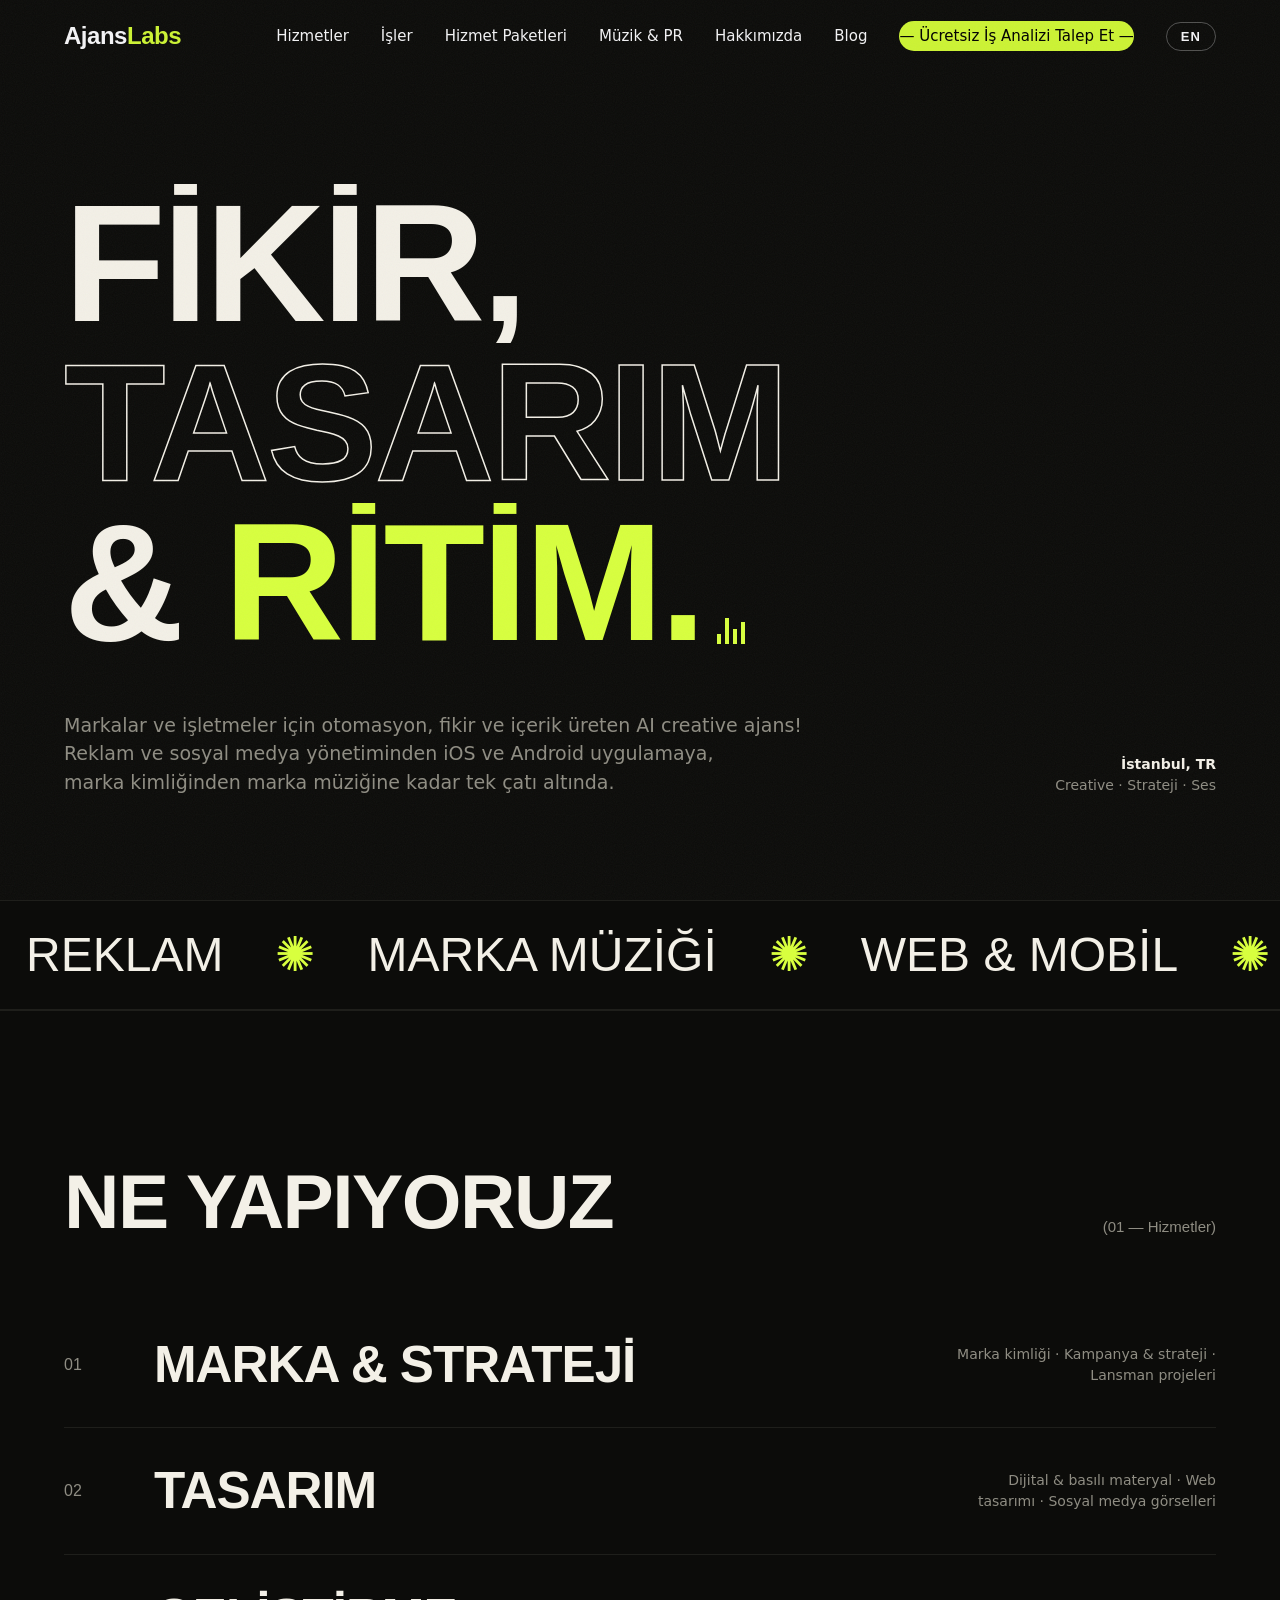
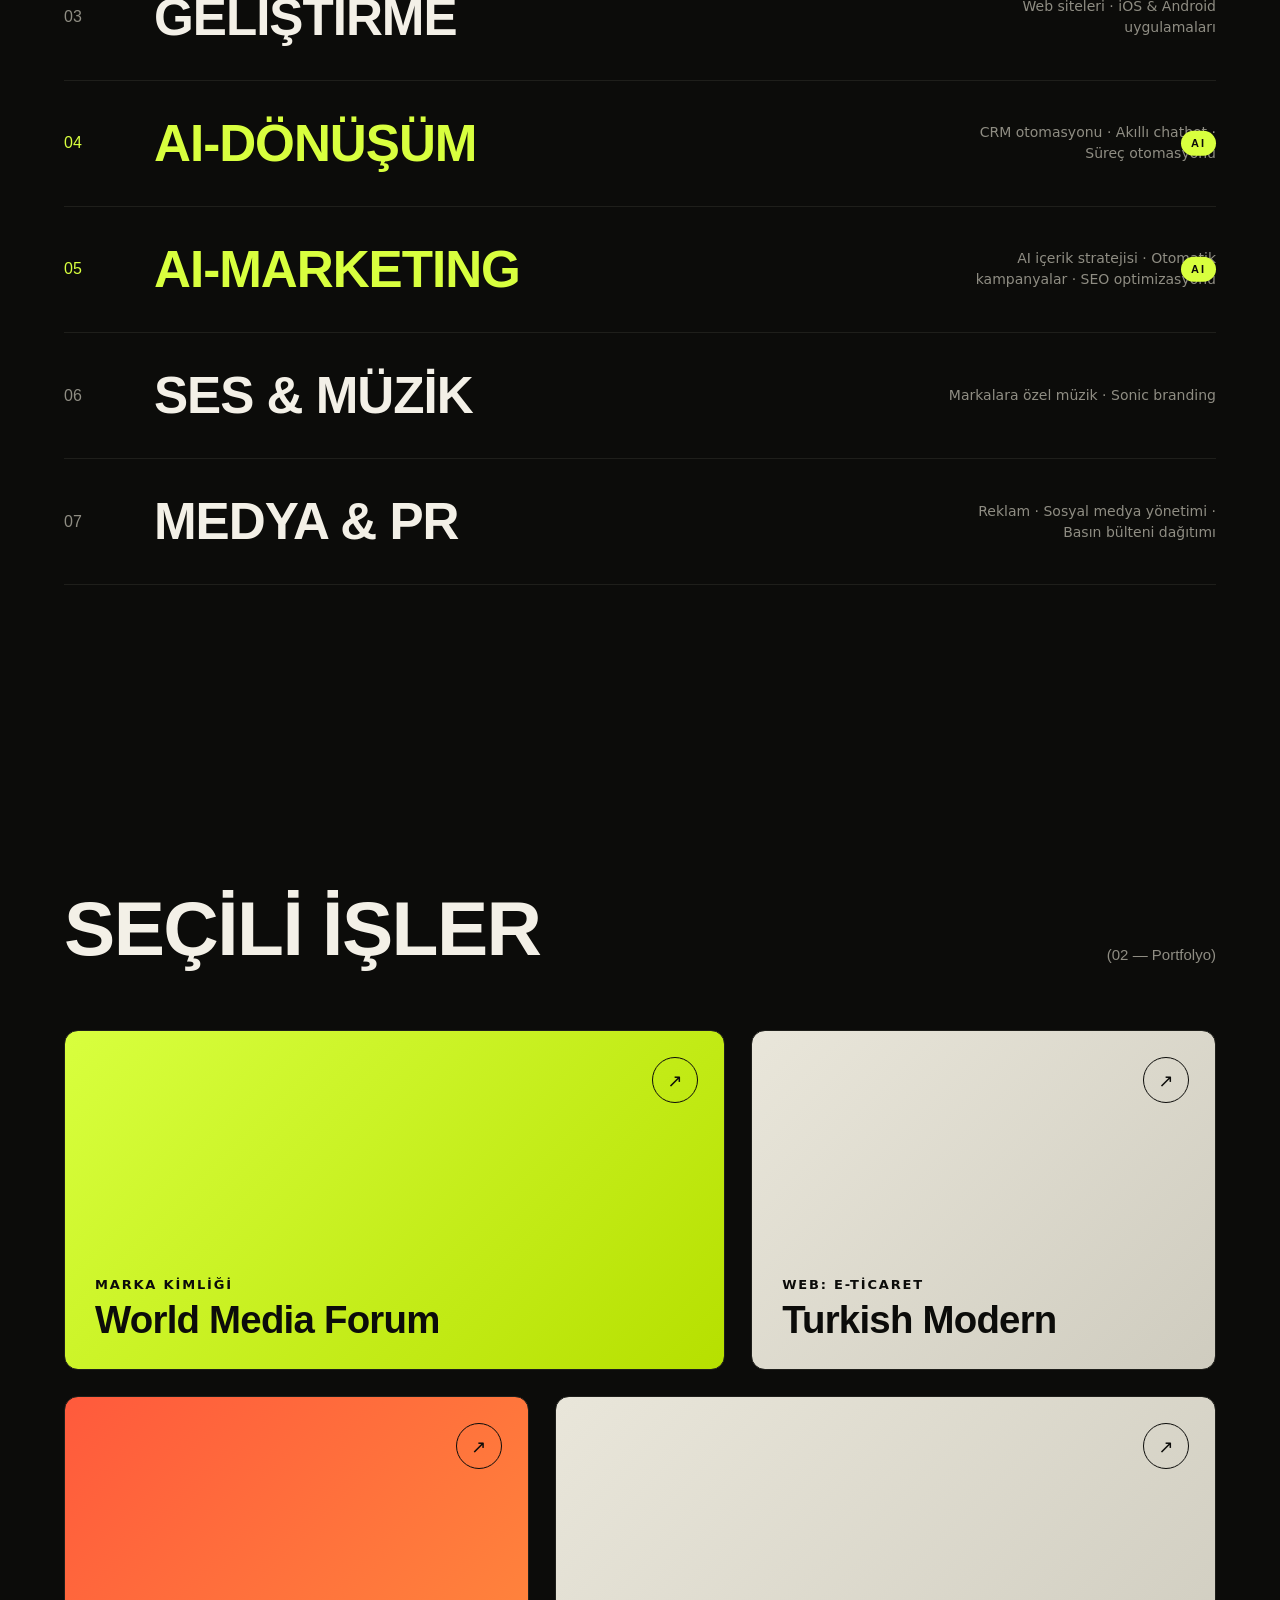
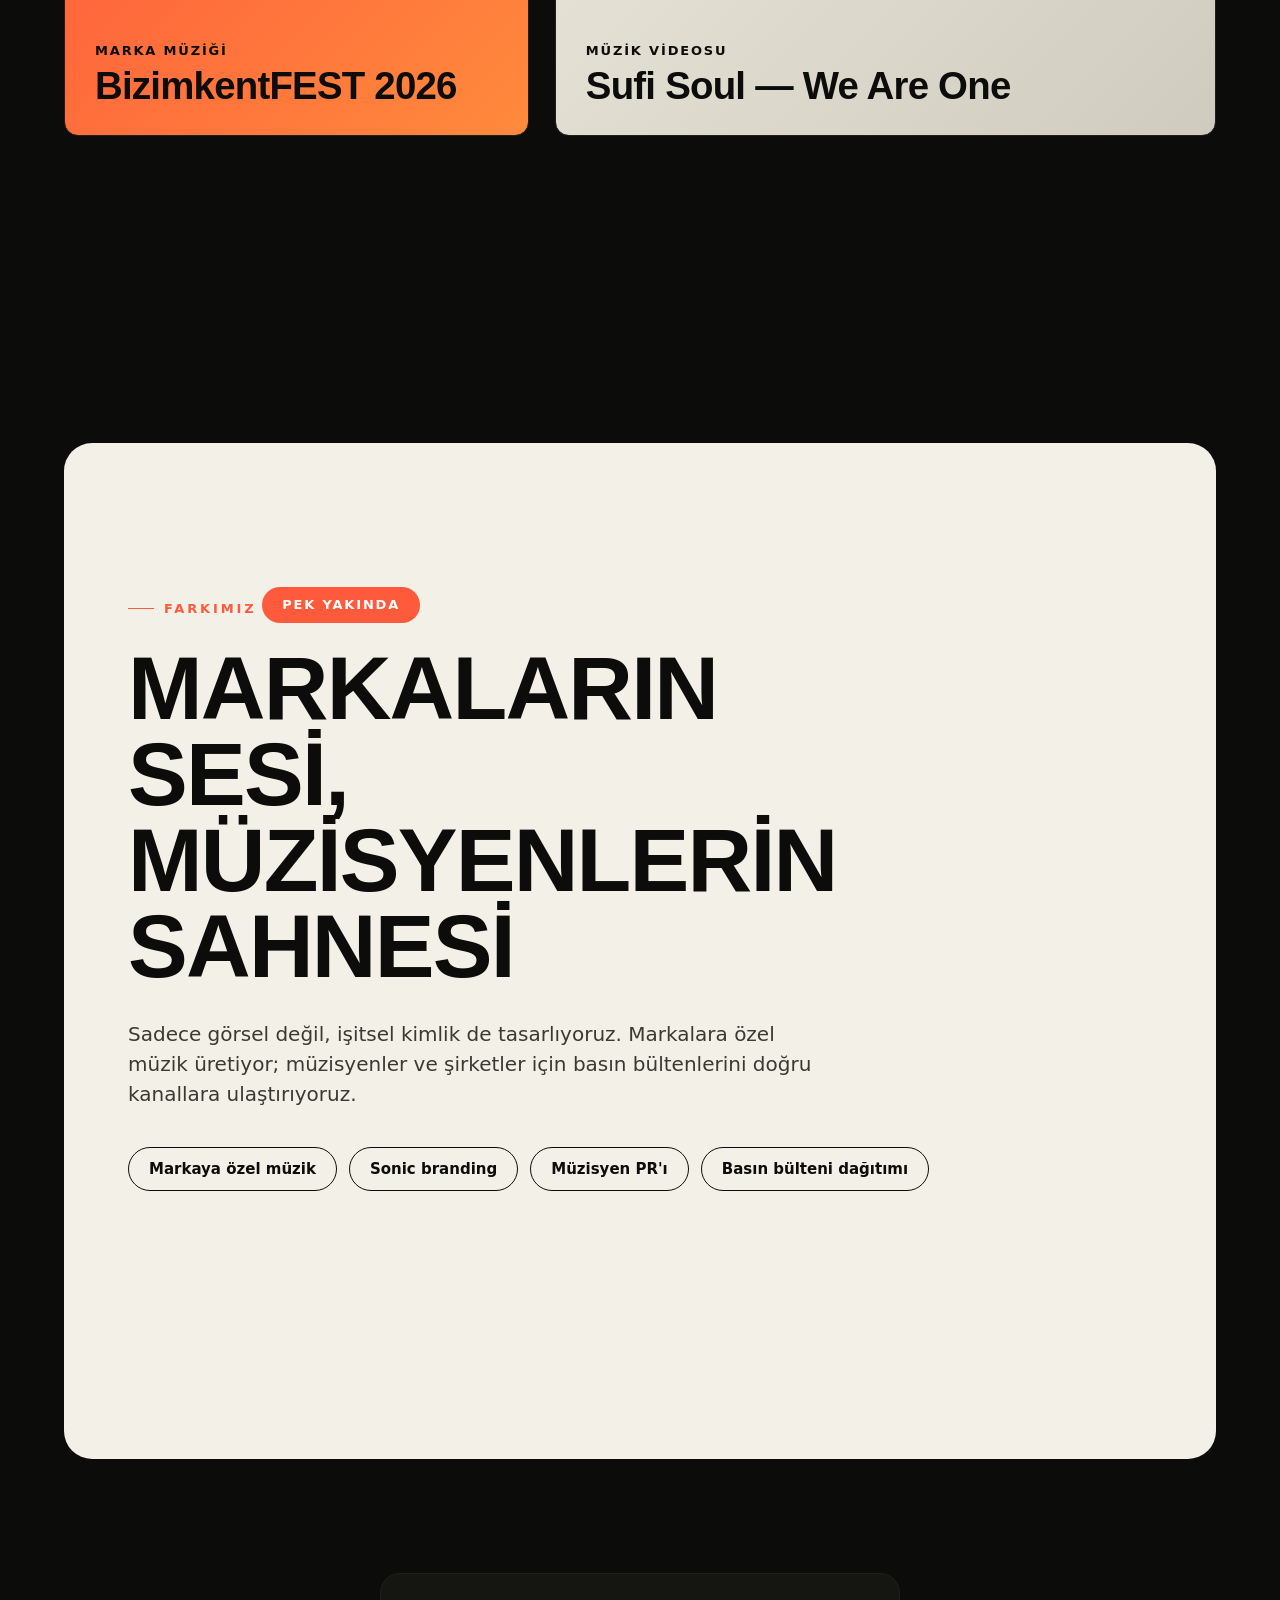
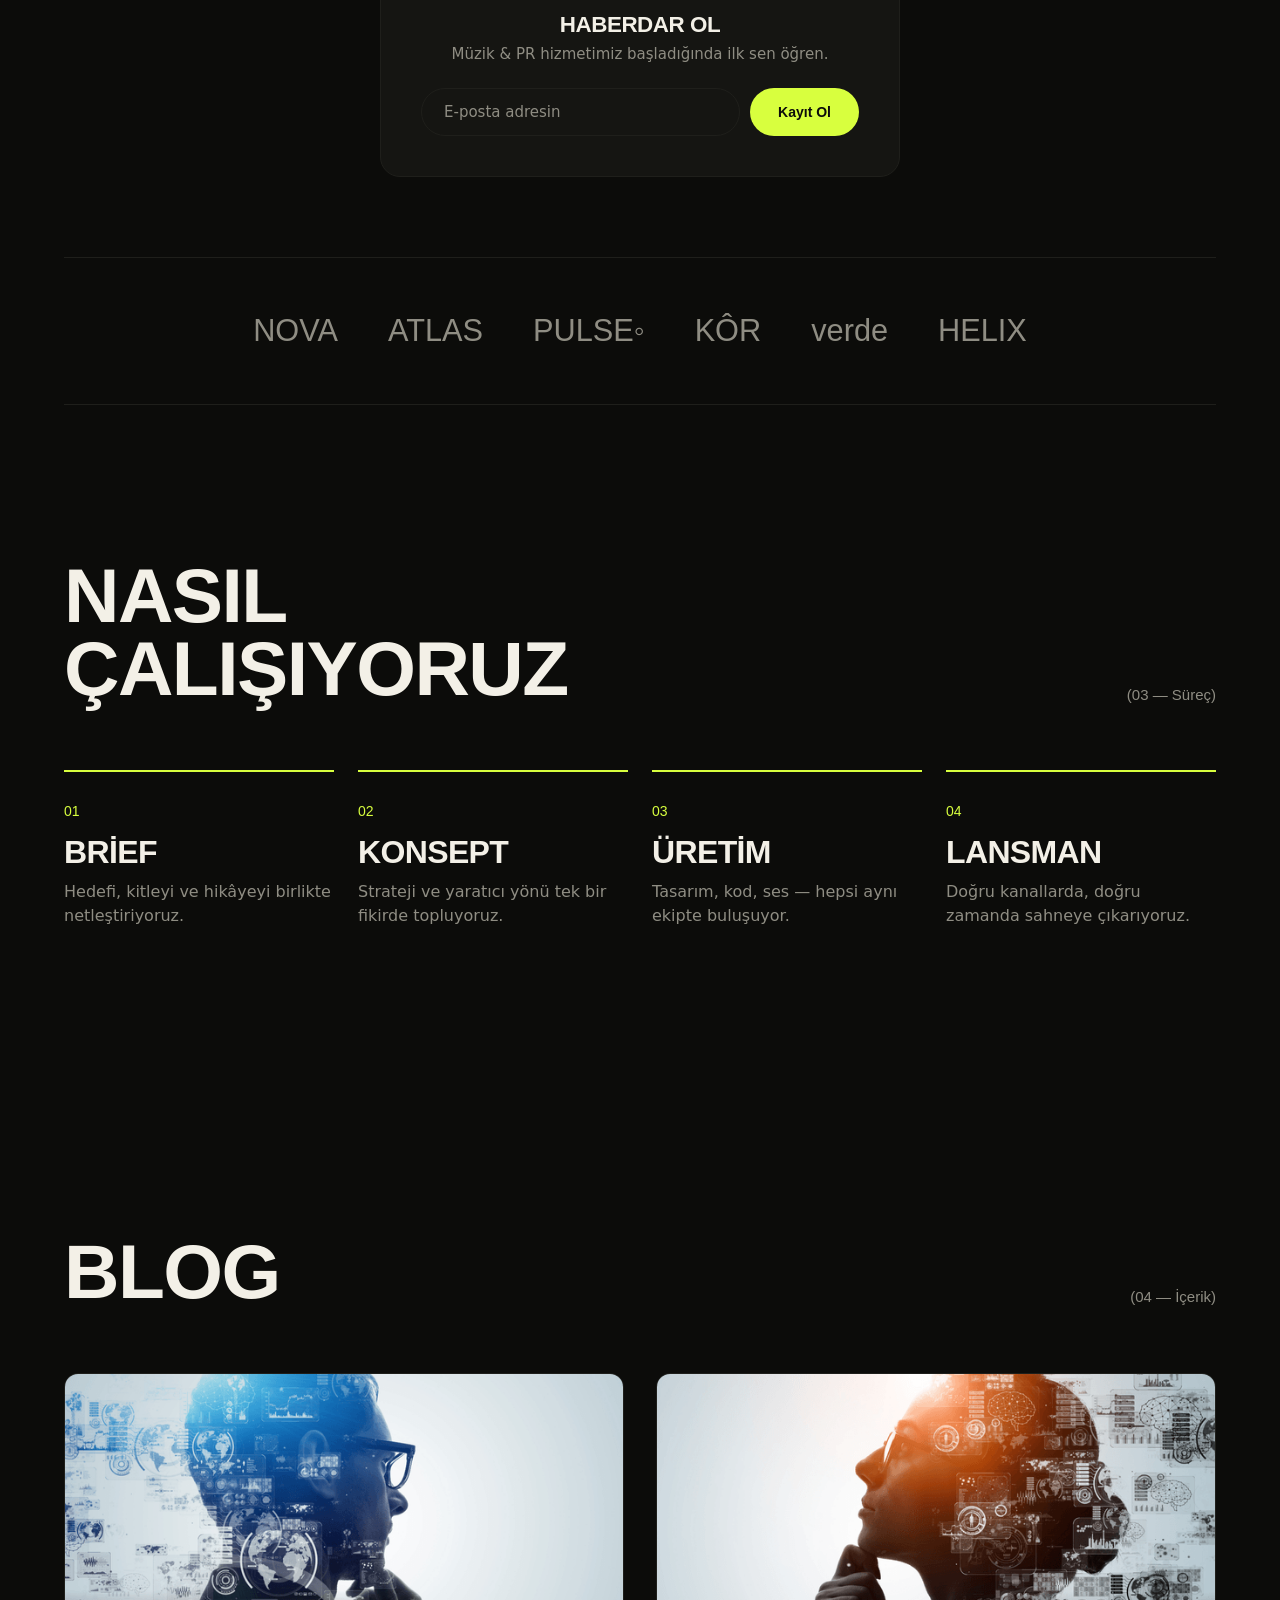
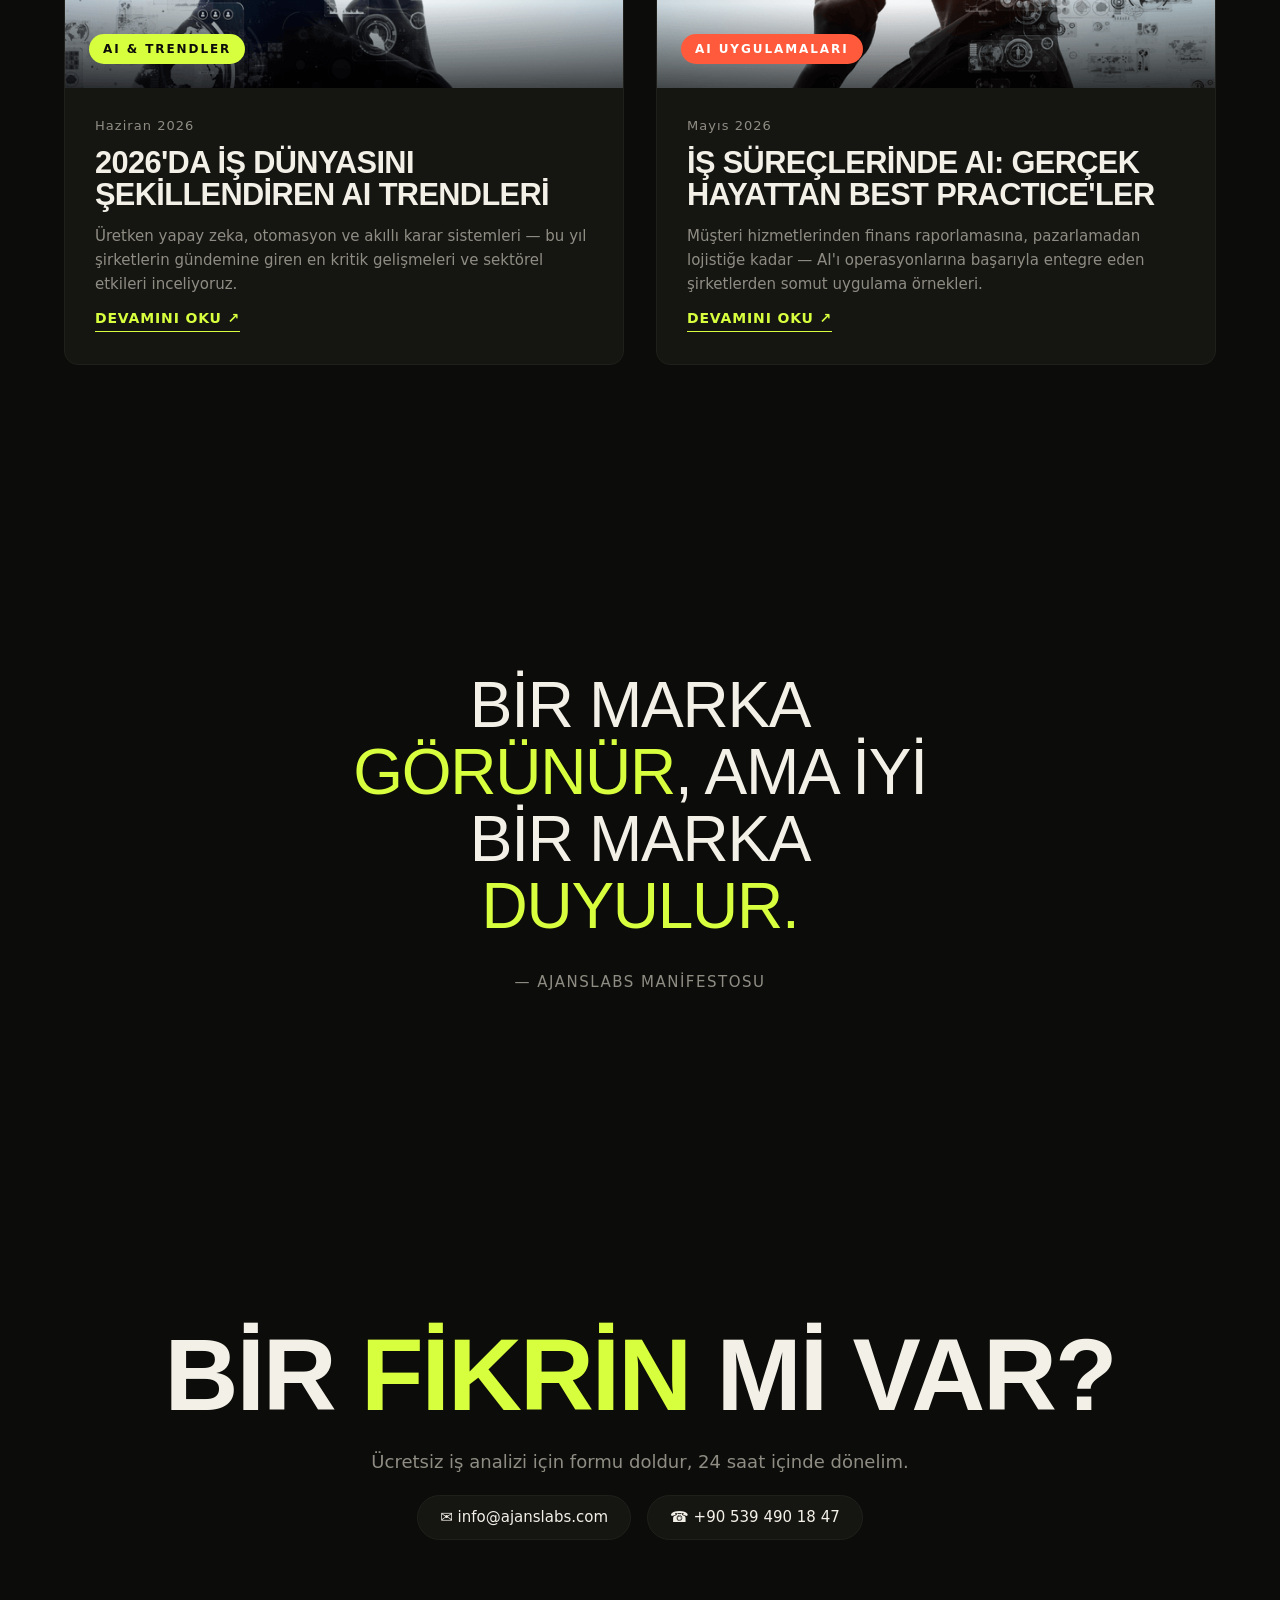
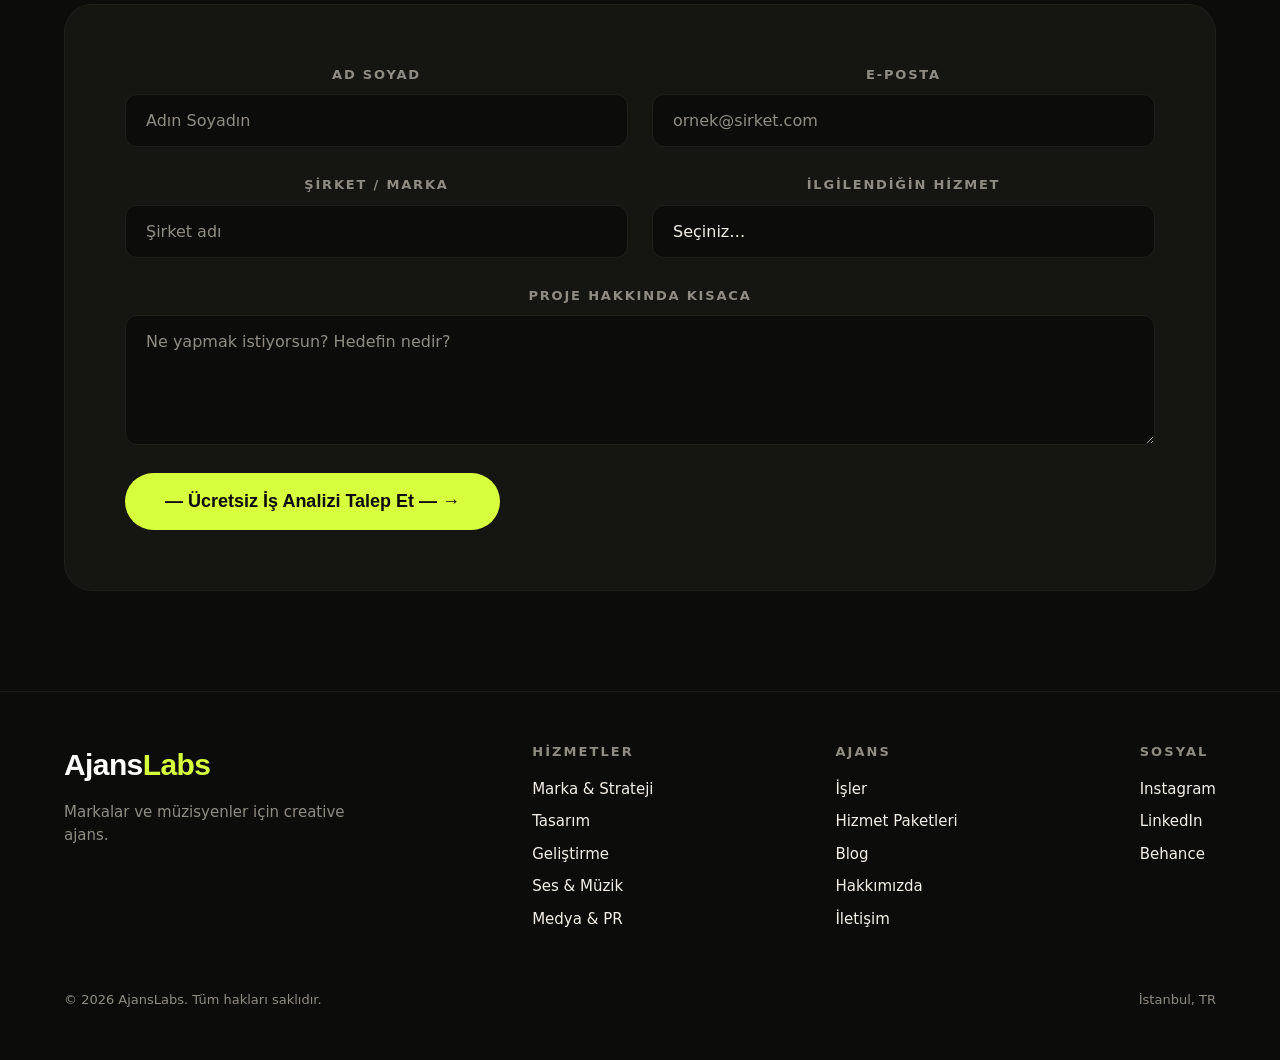
==== commit cf0893fb: "Rename AI Dönüşüm → AI-Dönüşüm and AI Marketing → AI-Marketing Co-Authored-By: Claude Opus 4.6 <nore" ====
--- a/index.html
+++ b/index.html
@@ -124,12 +124,12 @@
     </div>
     <div class="svc svc--ai reveal">
       <span class="num">04</span>
-      <h3 data-i18n="svc4_name">AI Dönüşüm</h3>
+      <h3 data-i18n="svc4_name">AI-Dönüşüm</h3>
       <span class="tags" data-i18n="svc4_tags">CRM otomasyonu · Akıllı chatbot · Süreç otomasyonu</span>
     </div>
     <div class="svc svc--ai reveal">
       <span class="num">05</span>
-      <h3 lang="en" data-i18n="svc5_name">AI Marketing</h3>
+      <h3 lang="en" data-i18n="svc5_name">AI-Marketing</h3>
       <span class="tags" data-i18n="svc5_tags">AI içerik stratejisi · Otomatik kampanyalar · SEO optimizasyonu</span>
     </div>
     <div class="svc reveal">
@@ -319,8 +319,8 @@
           <select id="fservice" name="service" data-i18n-opts="form_service_opts">
             <option value="">Seçiniz…</option>
             <option>Marka &amp; Strateji</option>
-            <option>AI Dönüşüm</option>
-            <option>AI Marketing</option>
+            <option>AI-Dönüşüm</option>
+            <option>AI-Marketing</option>
             <option>Tasarım</option>
             <option>Geliştirme</option>
             <option>Ses &amp; Müzik</option>
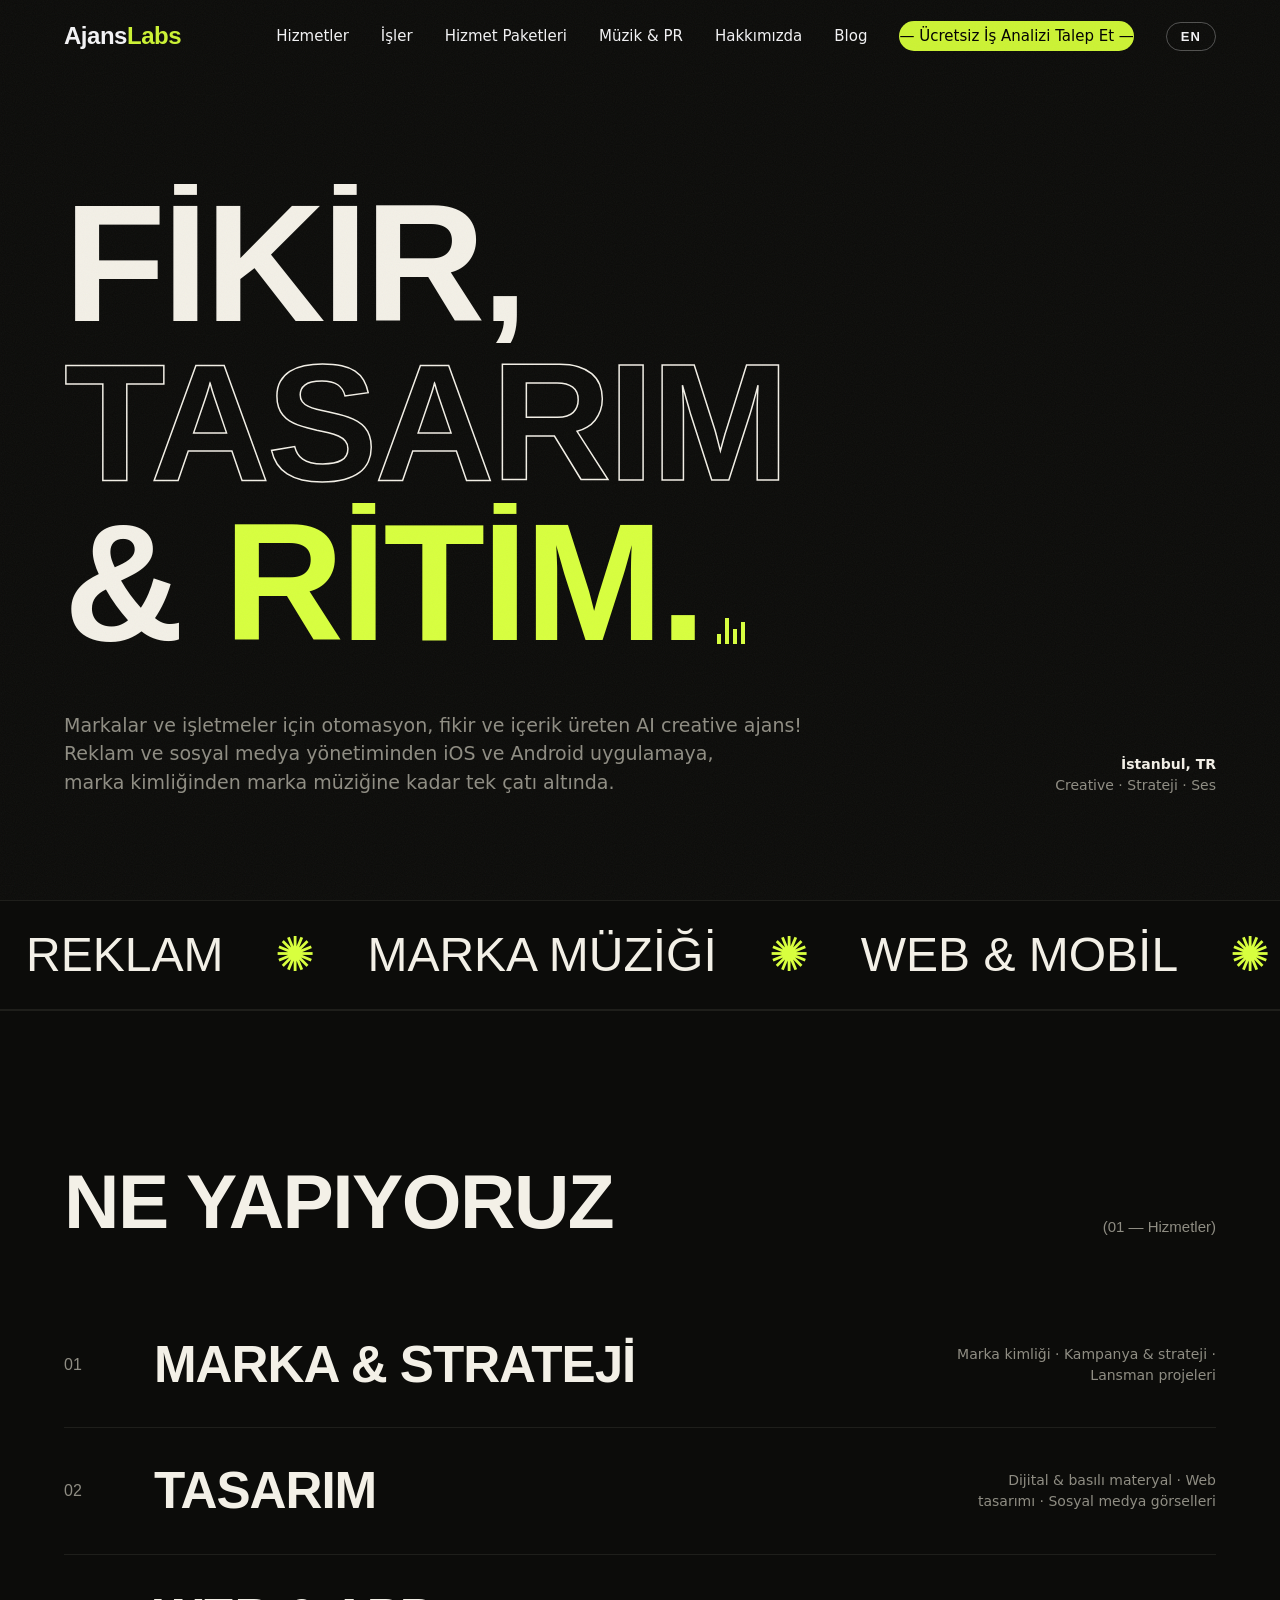
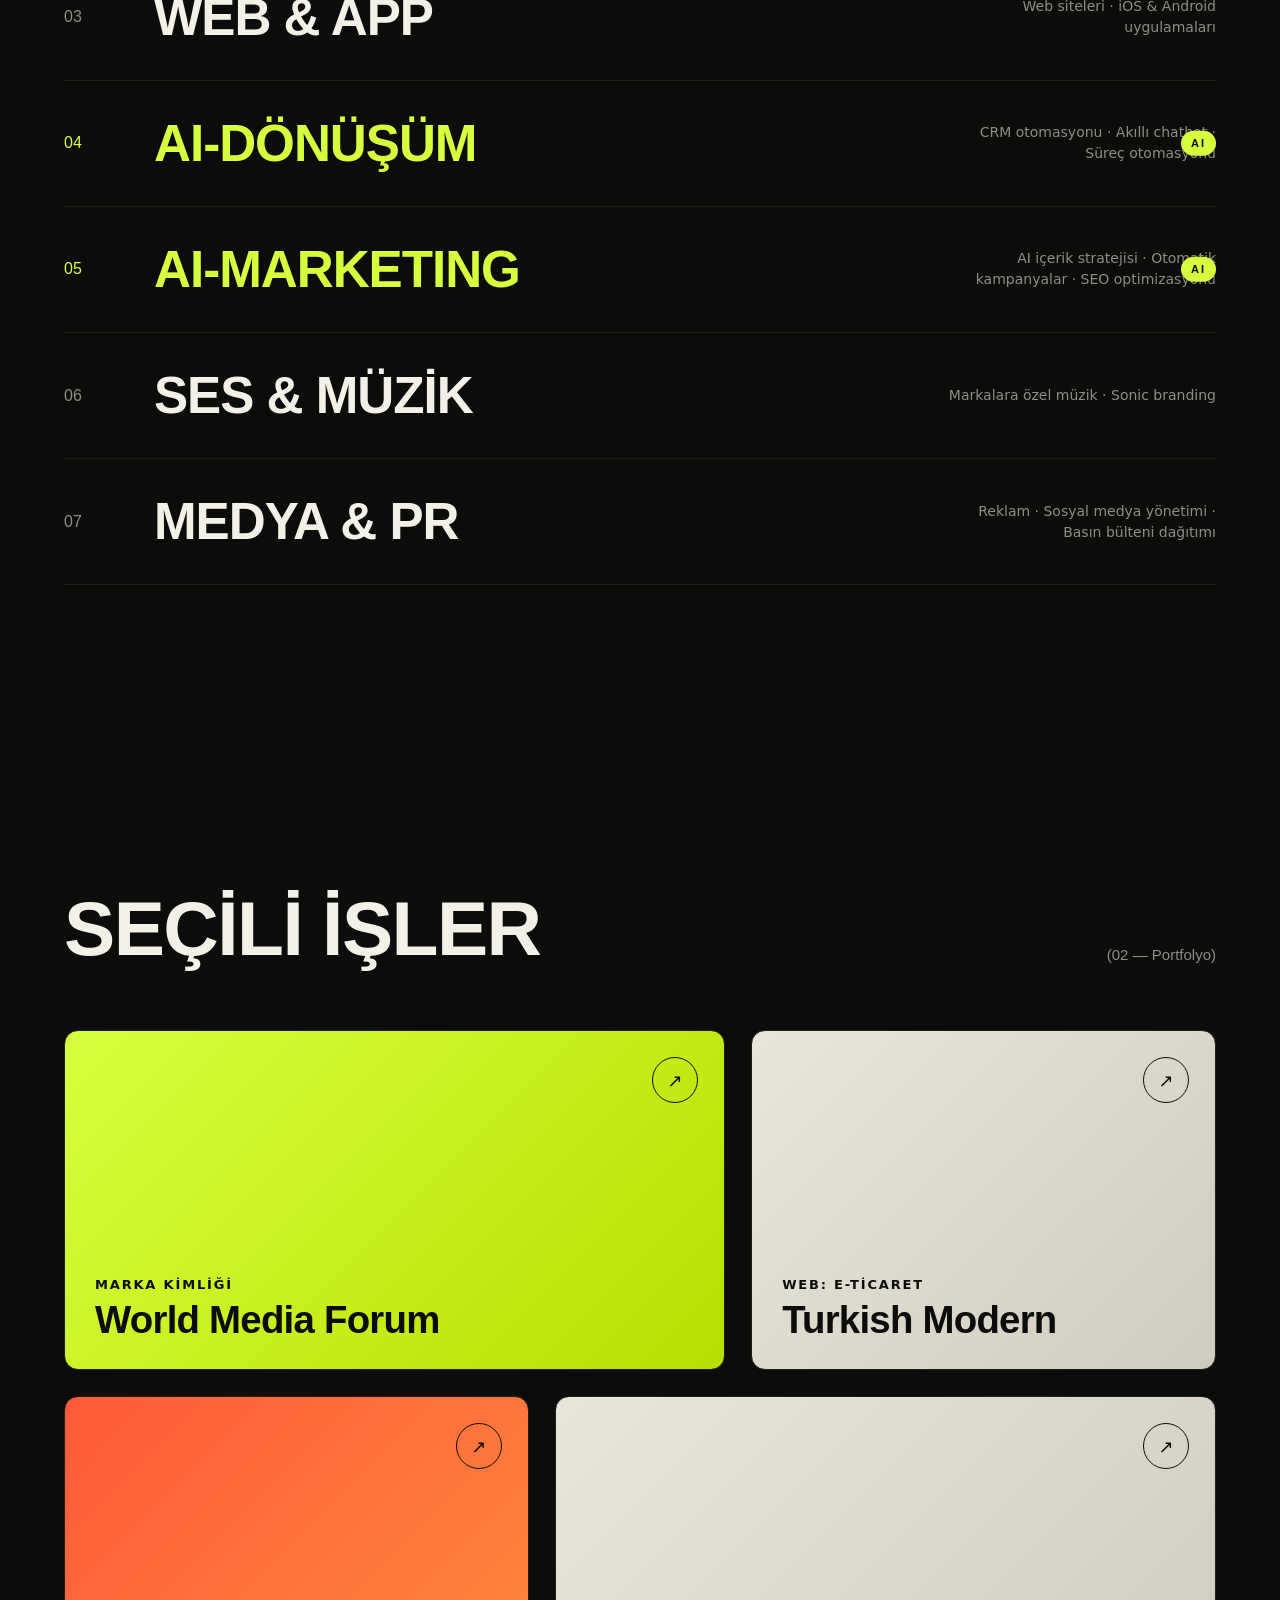
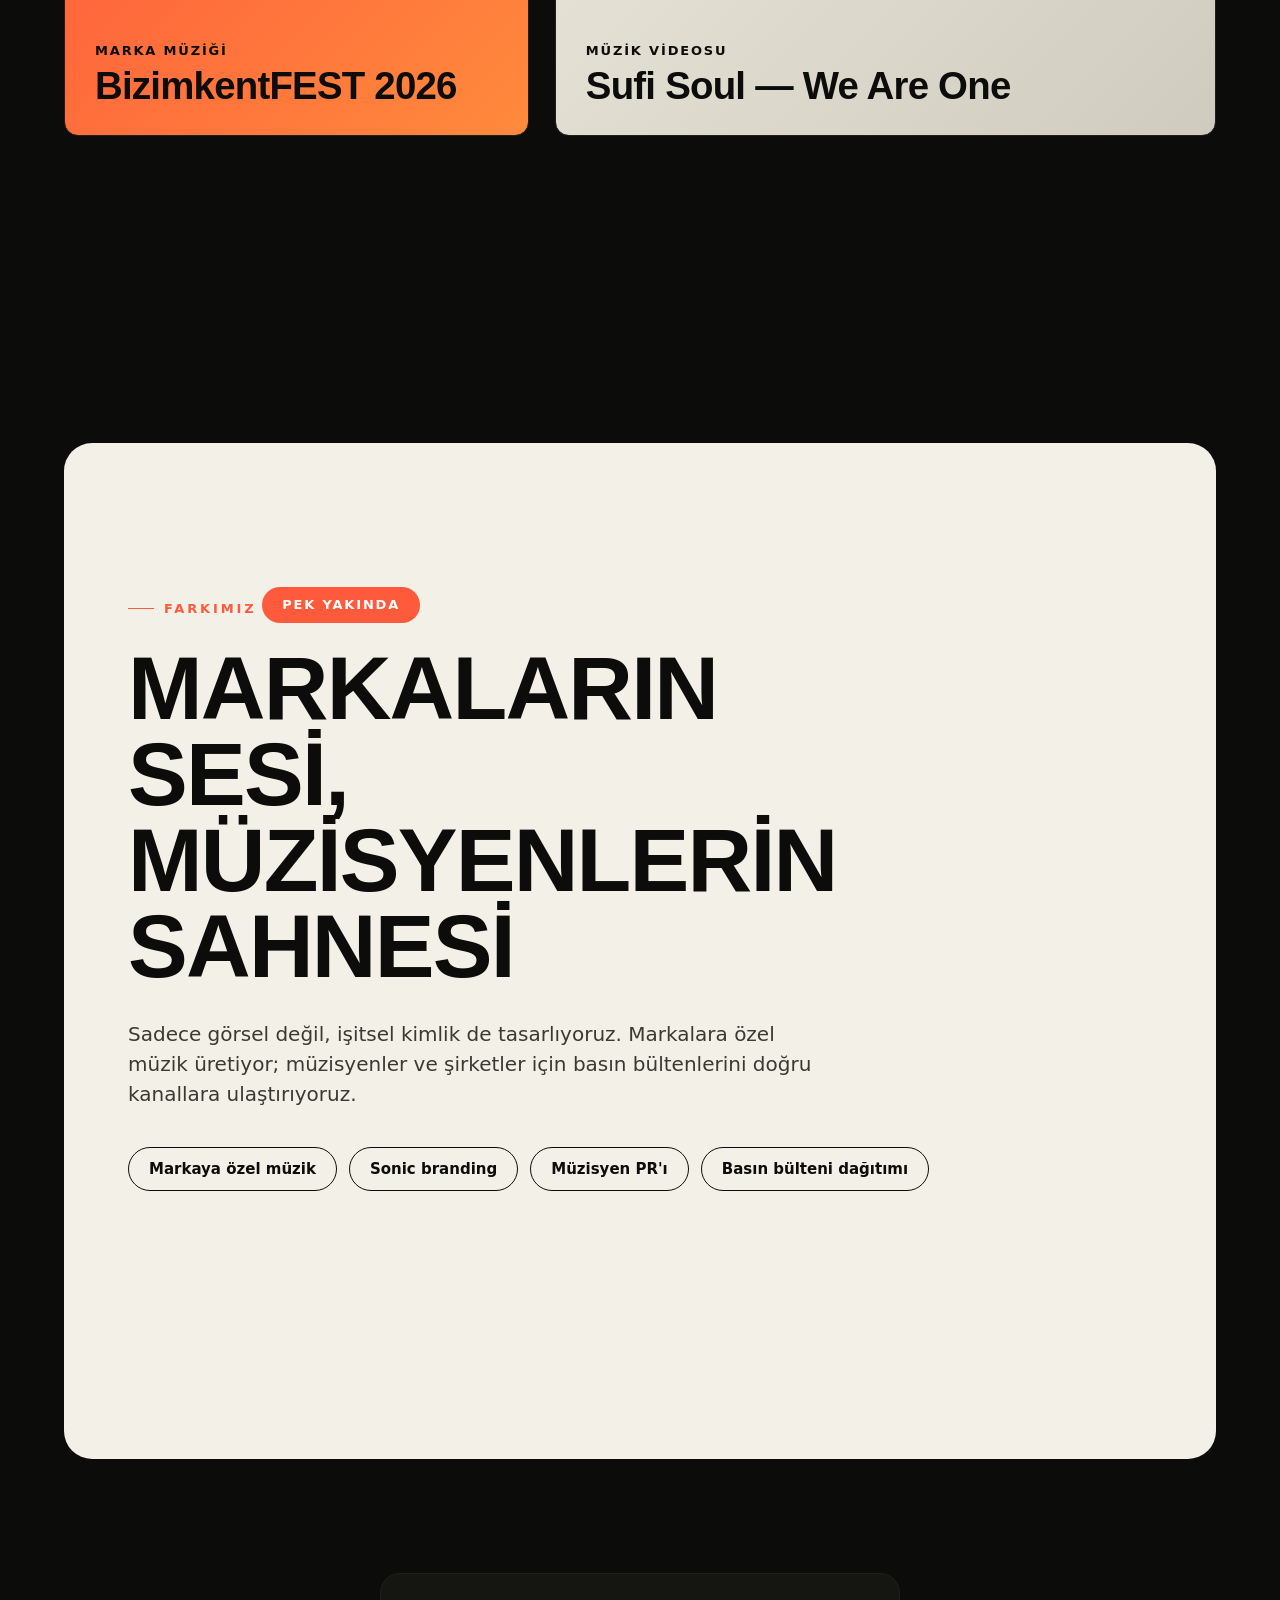
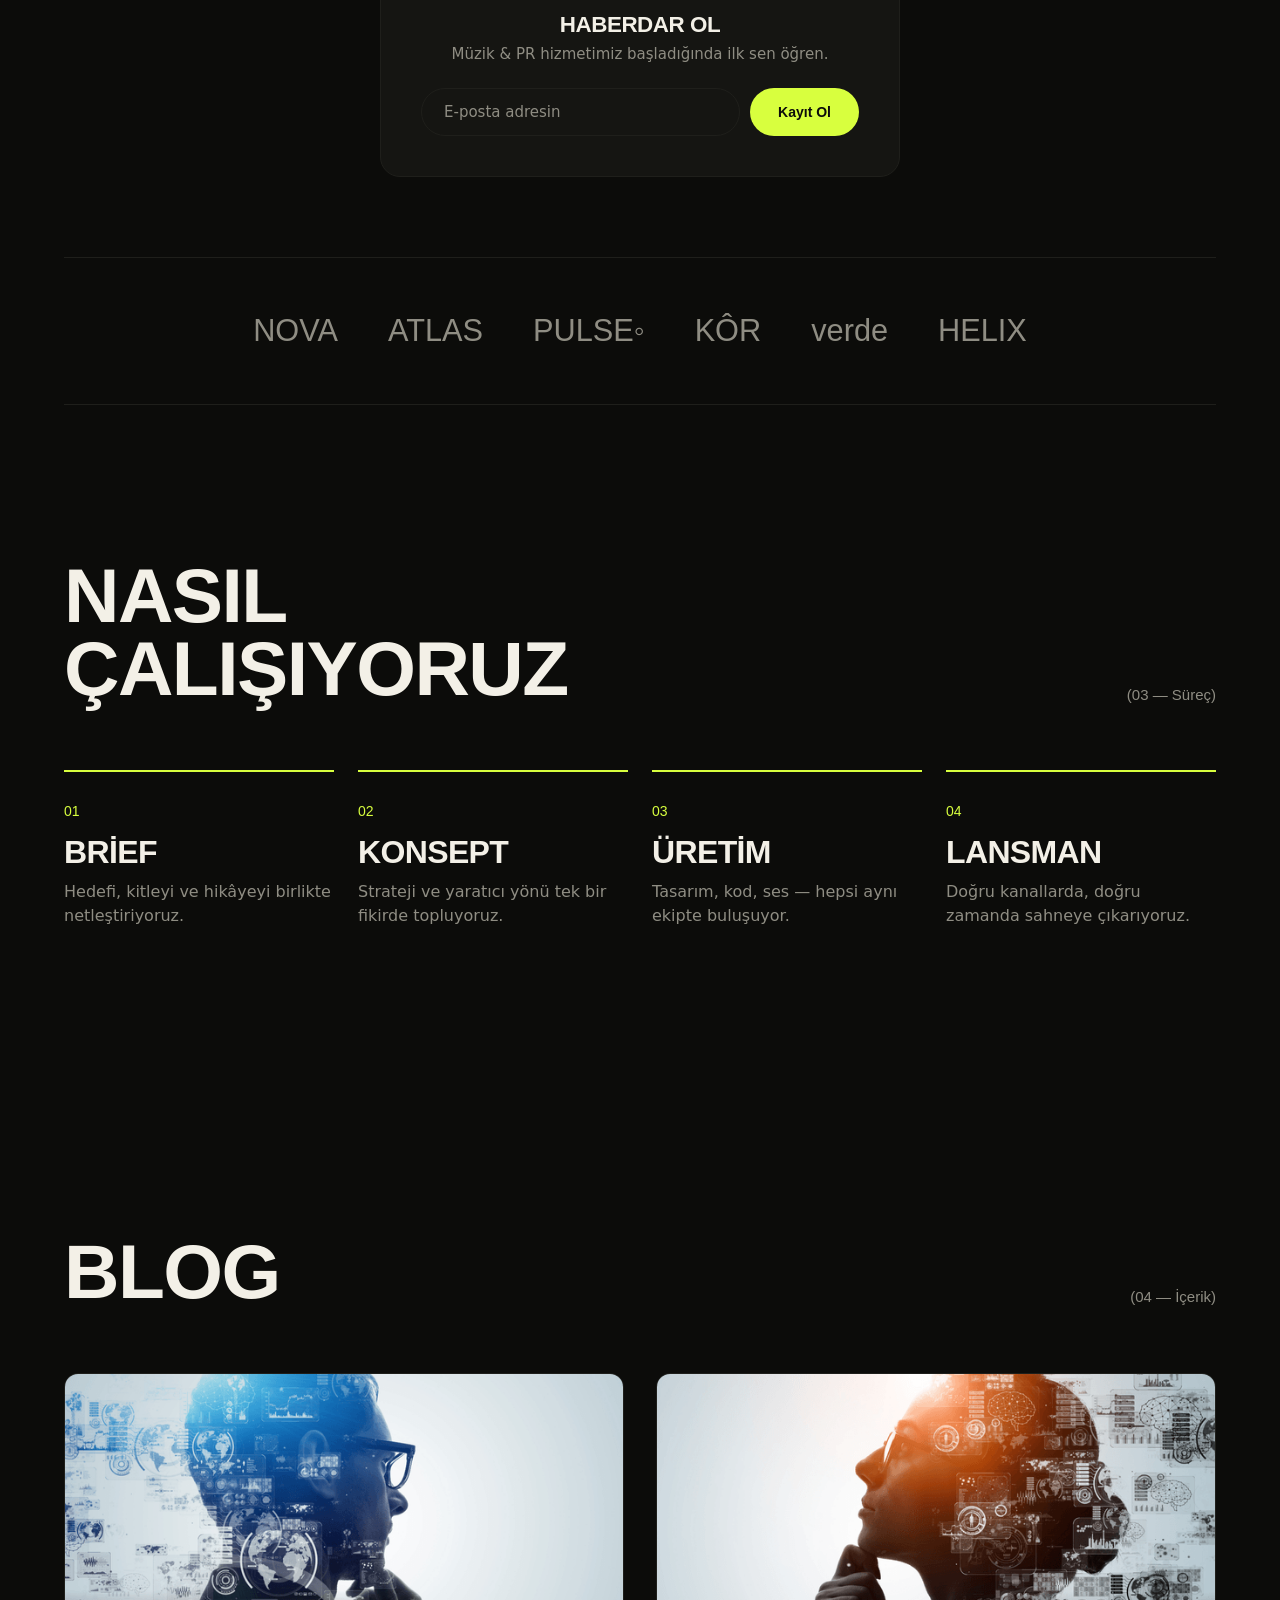
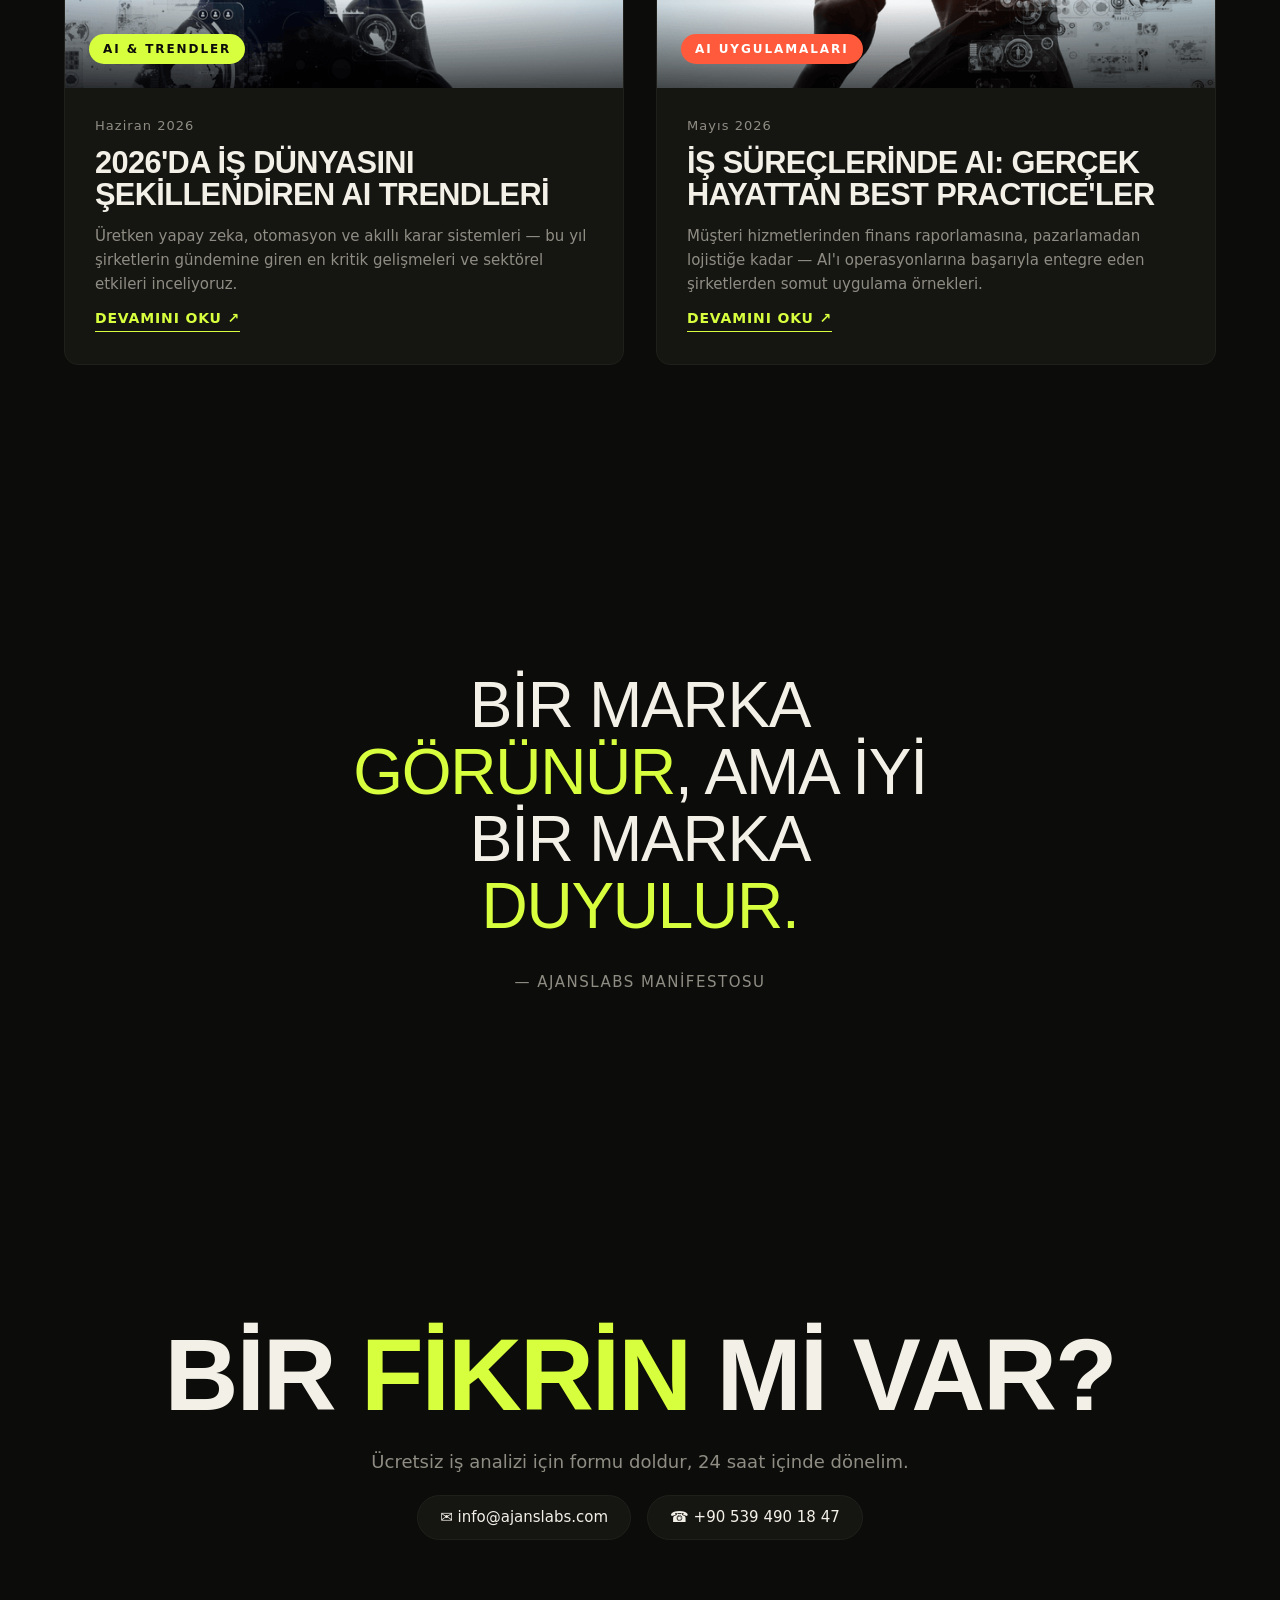
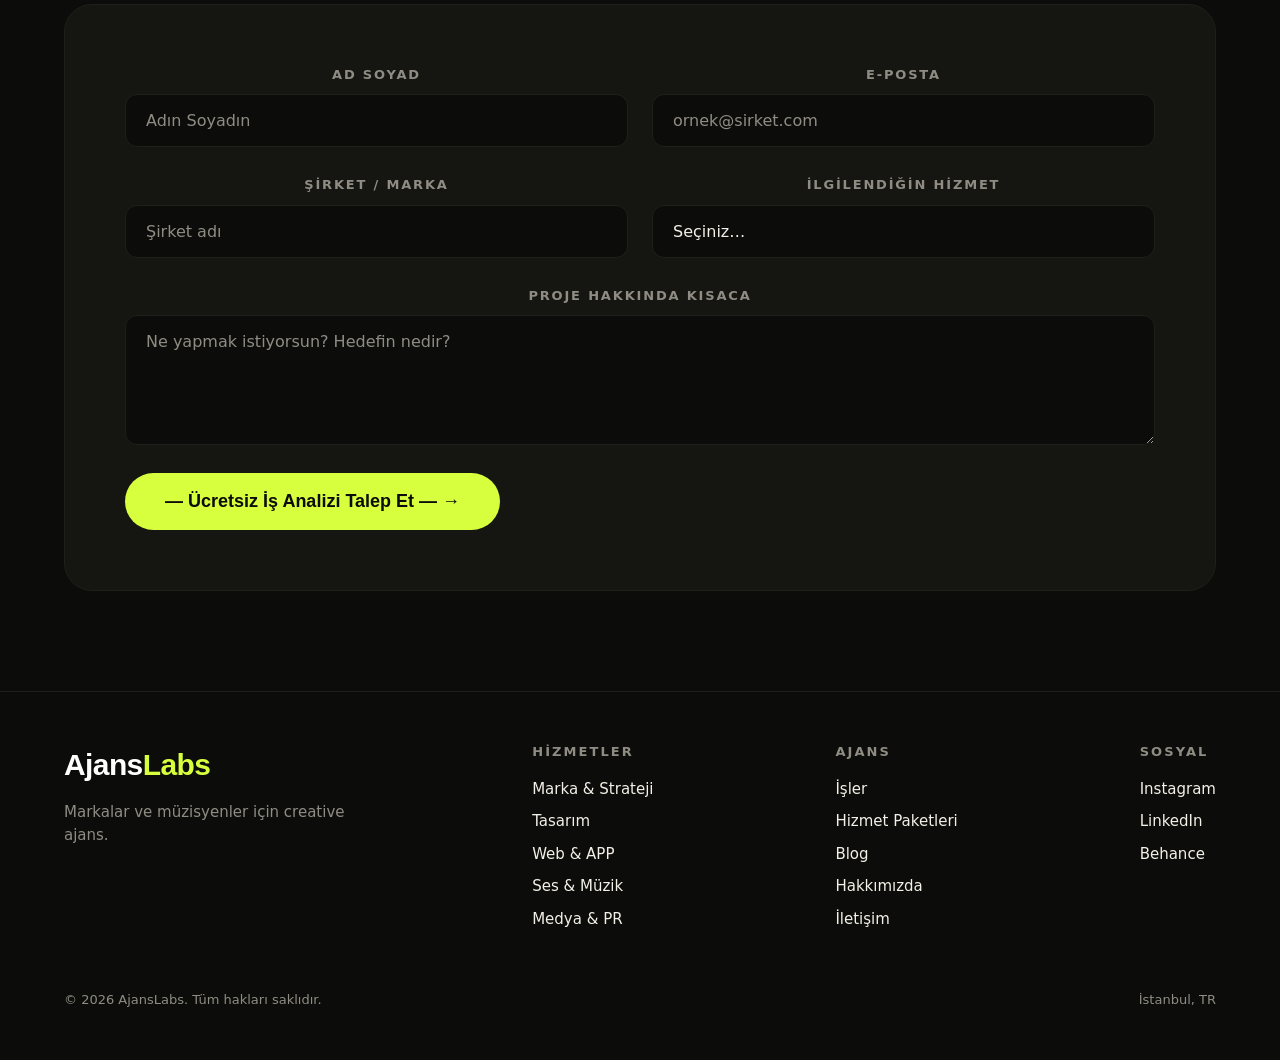
==== commit 9ec0ac02: "Rename service "Geliştirme" → "Web & APP" Updates the service label in the i18n map (TR + EN), the s" ====
--- a/index.html
+++ b/index.html
@@ -119,7 +119,7 @@
     </div>
     <div class="svc reveal">
       <span class="num">03</span>
-      <h3 data-i18n="svc3_name">Geliştirme</h3>
+      <h3 data-i18n="svc3_name">Web &amp; APP</h3>
       <span class="tags" data-i18n="svc3_tags">Web siteleri · iOS &amp; Android uygulamaları</span>
     </div>
     <div class="svc svc--ai reveal">
@@ -322,7 +322,7 @@
             <option>AI-Dönüşüm</option>
             <option>AI-Marketing</option>
             <option>Tasarım</option>
-            <option>Geliştirme</option>
+            <option>Web &amp; APP</option>
             <option>Ses &amp; Müzik</option>
             <option>Medya &amp; PR</option>
             <option>Hizmet Paketi</option>
@@ -350,7 +350,7 @@
       <h4 data-i18n="foot_services">Hizmetler</h4>
       <a href="#services" data-i18n="svc1_name">Marka &amp; Strateji</a>
       <a href="#services" data-i18n="svc2_name">Tasarım</a>
-      <a href="#services" data-i18n="svc3_name">Geliştirme</a>
+      <a href="#services" data-i18n="svc3_name">Web &amp; APP</a>
       <a href="#services" data-i18n="svc6_name">Ses &amp; Müzik</a>
       <a href="#services" data-i18n="svc7_name">Medya &amp; PR</a>
     </div>
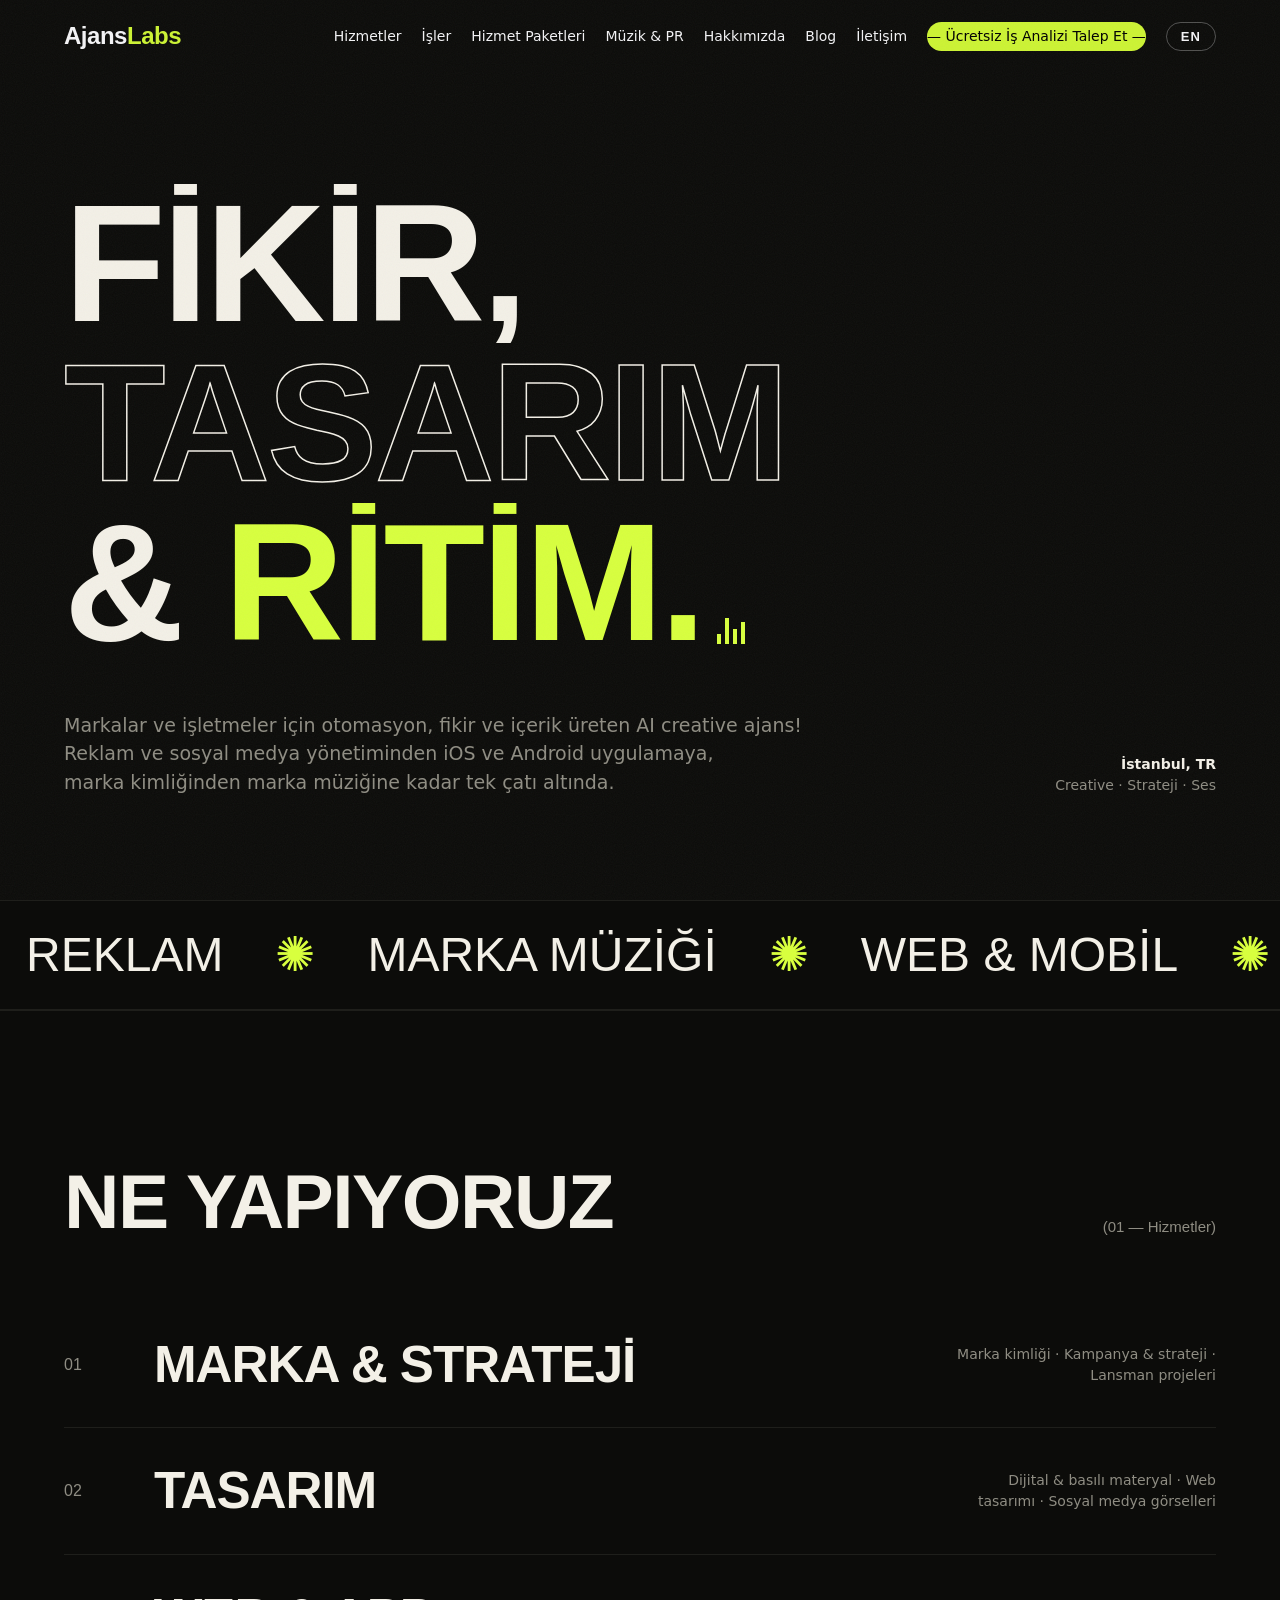
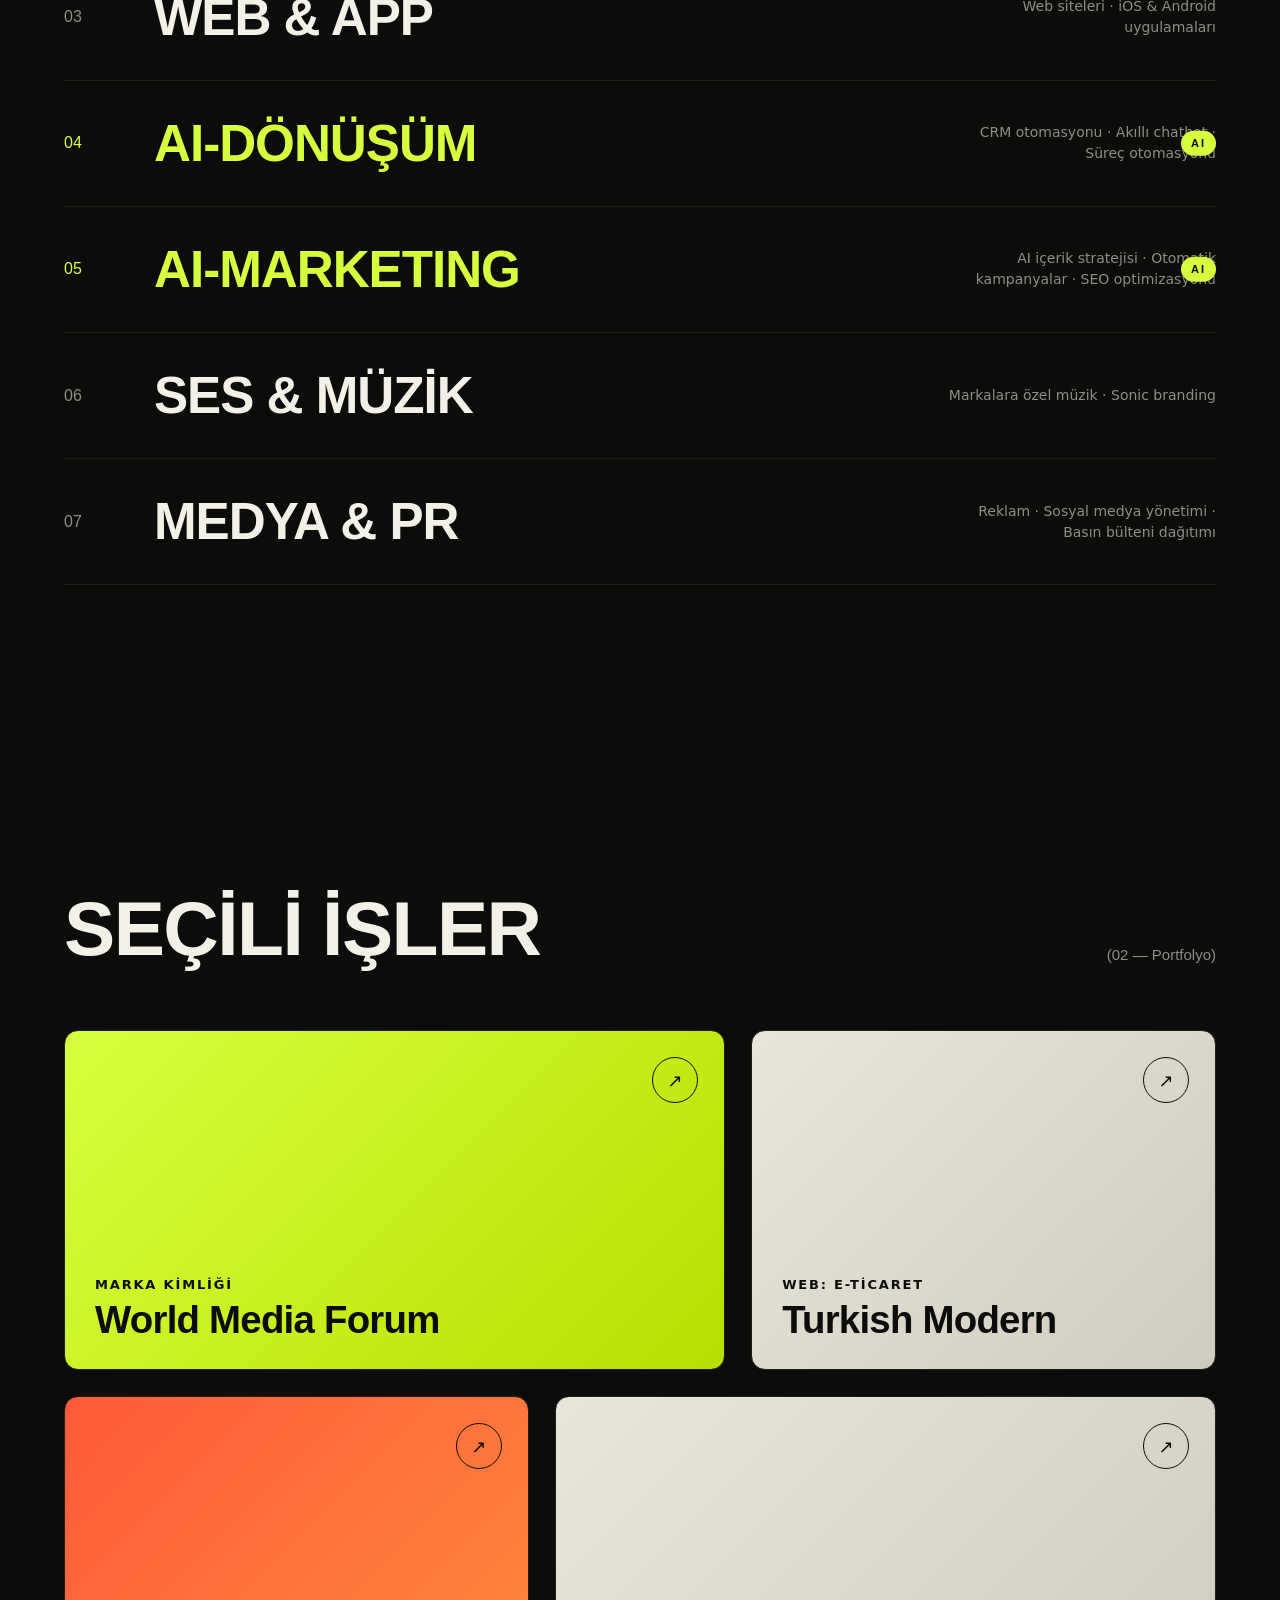
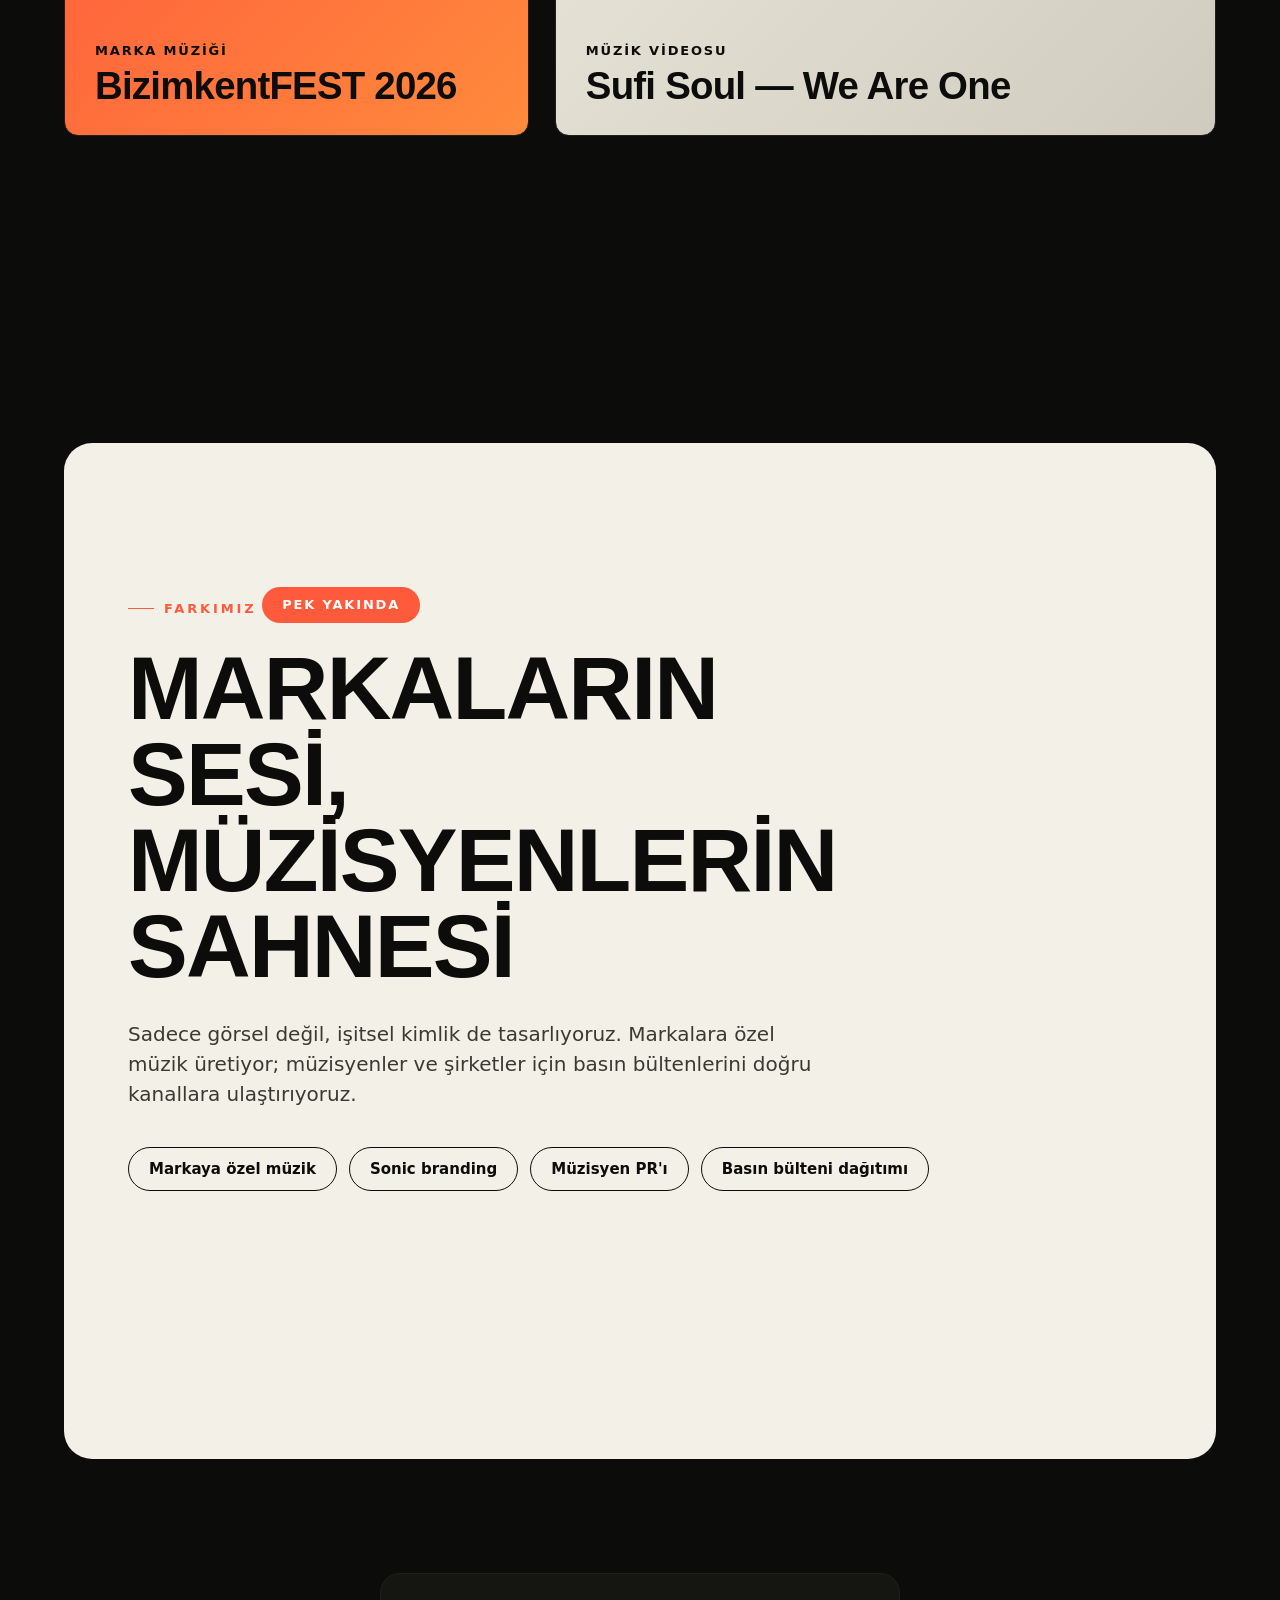
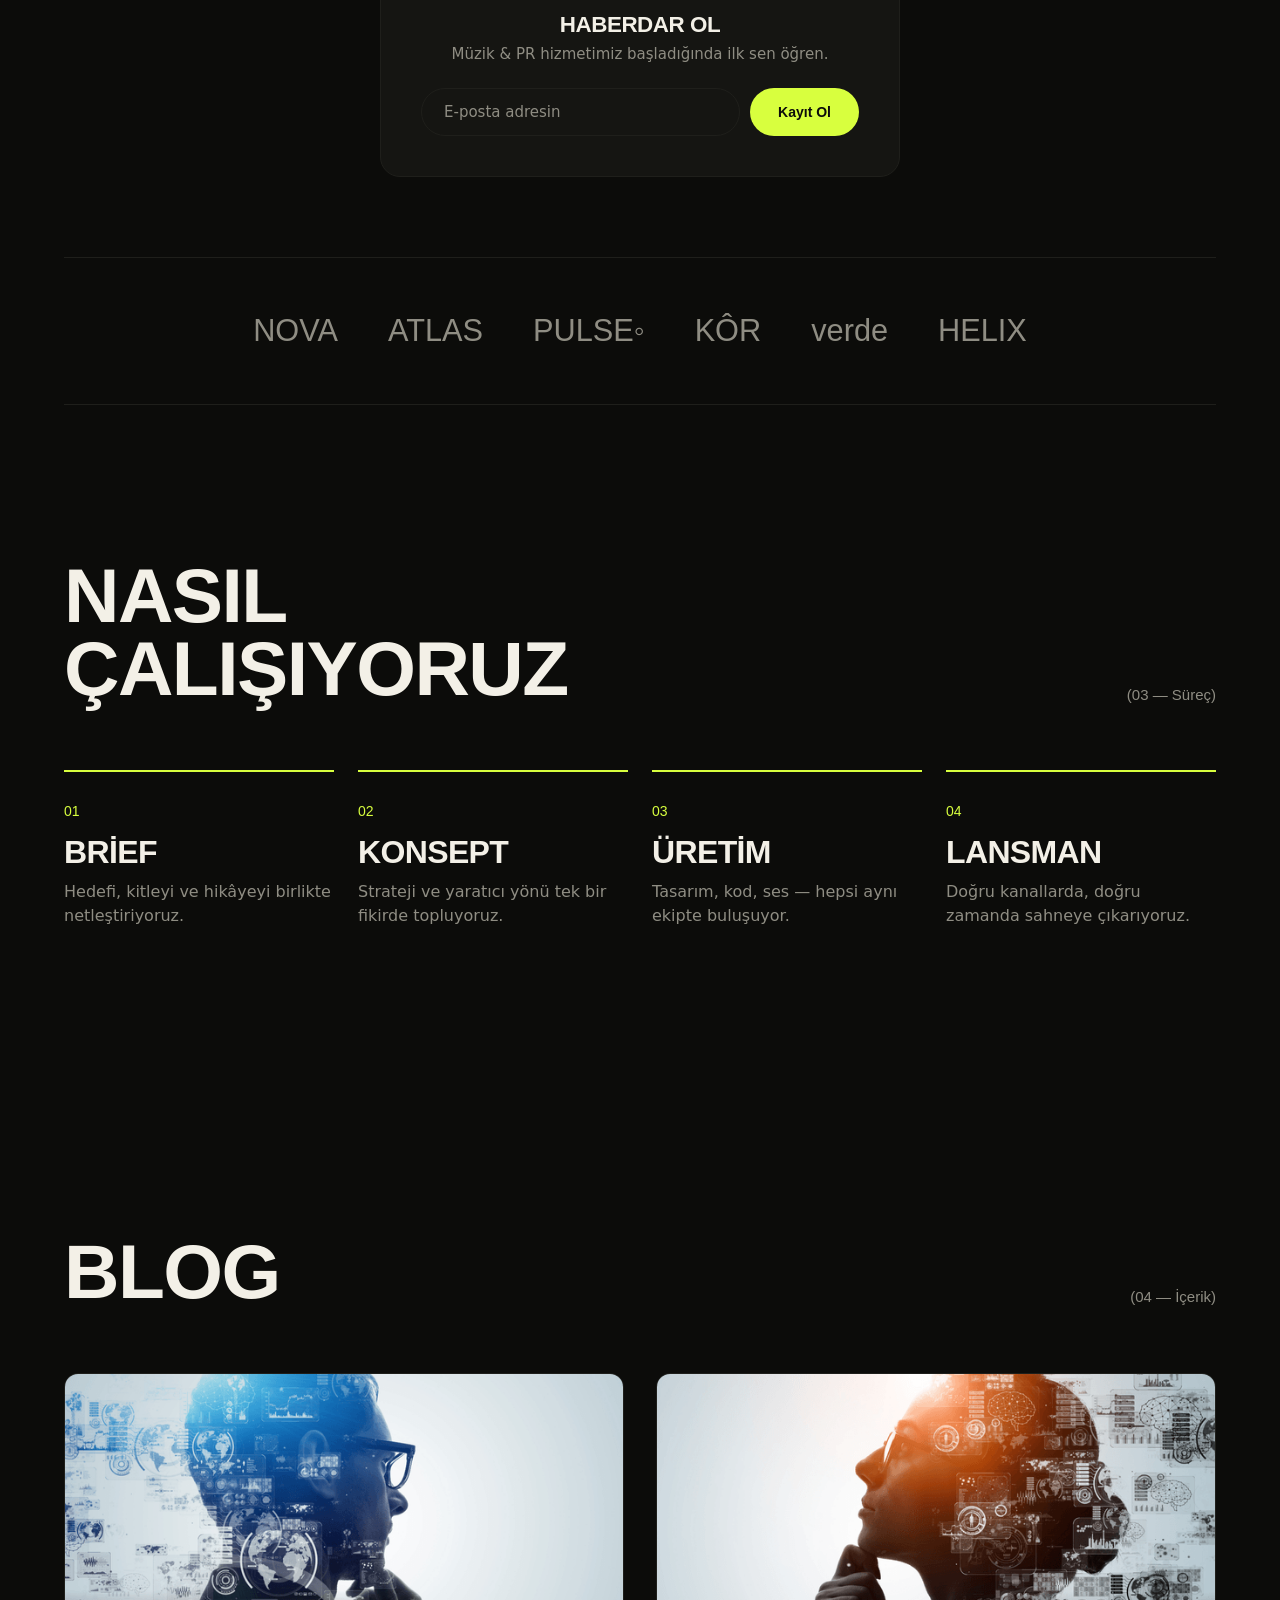
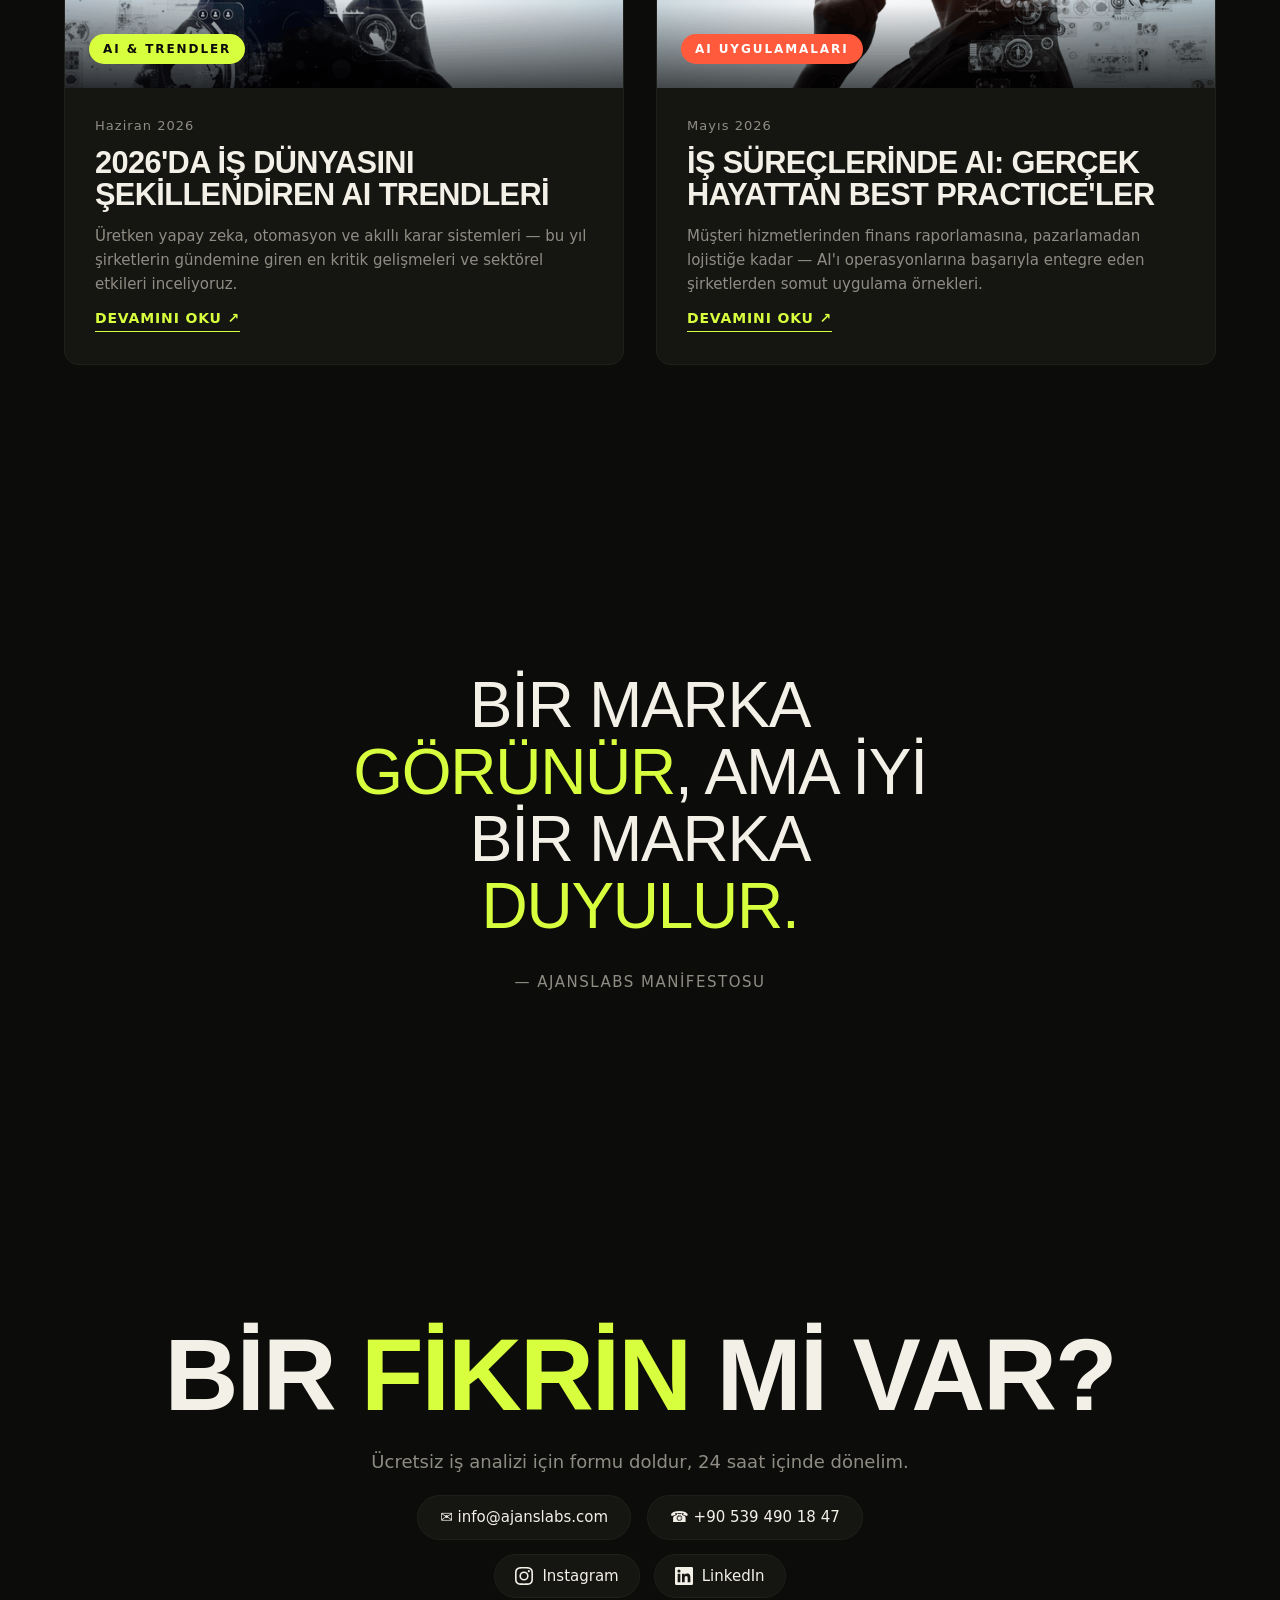
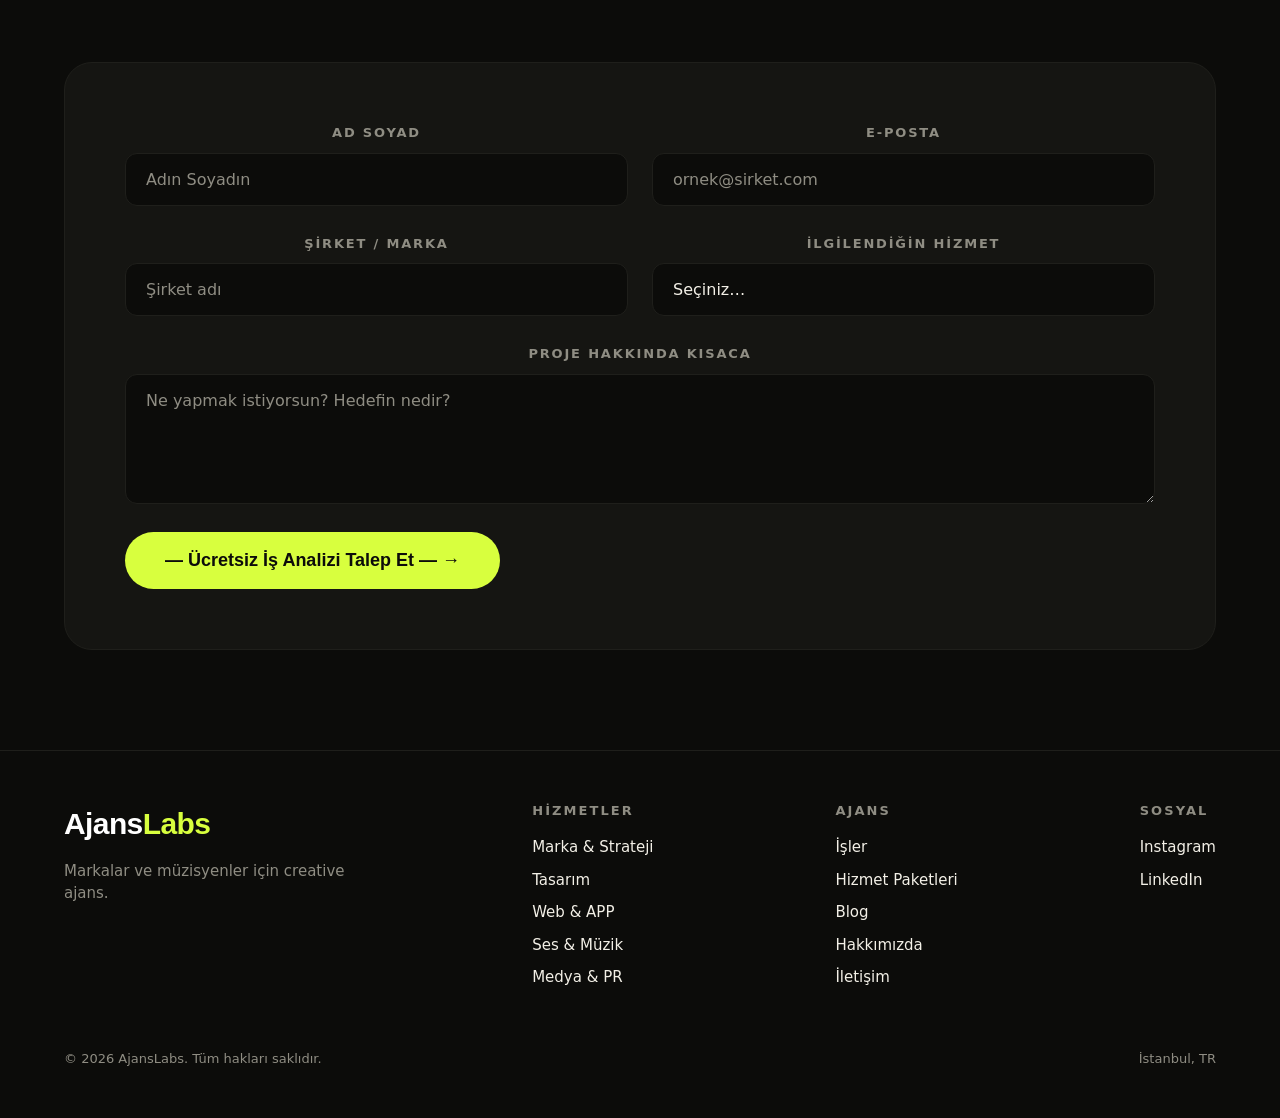
==== commit f7104924: "Menüye İletişim ekle, sosyal linkleri güncelle - Ana menüye Blog'dan sonra "İletişim" bağlantısı ekl" ====
--- a/index.html
+++ b/index.html
@@ -47,7 +47,10 @@
   },
   "areaServed": "TR",
   "priceRange": "$$",
-  "sameAs": [],
+  "sameAs": [
+    "https://www.instagram.com/ajanslabs/",
+    "https://www.linkedin.com/company/ajanslabs/"
+  ],
   "serviceType": ["Marka Kimliği", "Web Tasarım", "Mobil Uygulama", "AI Dönüşüm", "Sosyal Medya Yönetimi", "SEO", "Marka Müziği", "Reklam"]
 }
 </script>
@@ -67,7 +70,8 @@
     <a href="paketler.html" data-i18n="nav_packages">Hizmet Paketleri</a>
     <a href="#music" data-i18n="nav_music">Müzik &amp; PR</a>
     <a href="#about" data-i18n="nav_about">Hakkımızda</a>
-    <a href="#blog">Blog</a>
+    <a href="#blog" data-i18n="nav_blog">Blog</a>
+    <a href="#contact" data-i18n="nav_contact">İletişim</a>
     <a href="#contact" class="cta-btn" data-i18n="nav_cta">— Ücretsiz İş Analizi Talep Et —</a>
     <button class="lang-switch" id="langSwitch" onclick="toggleLang()">EN</button>
   </div>
@@ -293,6 +297,16 @@
         <a href="mailto:info@ajanslabs.com" class="contact-chip">✉ info@ajanslabs.com</a>
         <a href="tel:+905394901847" class="contact-chip">☎ +90 539 490 18 47</a>
       </div>
+      <div class="contact-social">
+        <a href="https://www.instagram.com/ajanslabs/" class="social-chip" target="_blank" rel="noopener" aria-label="AjansLabs Instagram" title="Instagram">
+          <svg viewBox="0 0 24 24" aria-hidden="true" focusable="false"><path d="M12 2.16c3.2 0 3.58.01 4.85.07 1.17.05 1.8.25 2.23.41.56.22.96.48 1.38.9.42.42.68.82.9 1.38.16.42.36 1.06.41 2.23.06 1.27.07 1.65.07 4.85s-.01 3.58-.07 4.85c-.05 1.17-.25 1.8-.41 2.23-.22.56-.48.96-.9 1.38-.42.42-.82.68-1.38.9-.42.16-1.06.36-2.23.41-1.27.06-1.65.07-4.85.07s-3.58-.01-4.85-.07c-1.17-.05-1.8-.25-2.23-.41-.56-.22-.96-.48-1.38-.9-.42-.42-.68-.82-.9-1.38-.16-.42-.36-1.06-.41-2.23-.06-1.27-.07-1.65-.07-4.85s.01-3.58.07-4.85c.05-1.17.25-1.8.41-2.23.22-.56.48-.96.9-1.38.42-.42.82-.68 1.38-.9.42-.16 1.06-.36 2.23-.41 1.27-.06 1.65-.07 4.85-.07M12 0C8.74 0 8.33.01 7.05.07 5.78.13 4.9.33 4.14.63c-.79.3-1.46.72-2.13 1.38C1.35 2.68.93 3.35.63 4.14.33 4.9.13 5.78.07 7.05.01 8.33 0 8.74 0 12s.01 3.67.07 4.95c.06 1.27.26 2.15.56 2.91.3.79.72 1.46 1.38 2.13.67.66 1.34 1.08 2.13 1.38.76.3 1.64.5 2.91.56 1.28.06 1.69.07 4.95.07s3.67-.01 4.95-.07c1.27-.06 2.15-.26 2.91-.56.79-.3 1.46-.72 2.13-1.38.66-.67 1.08-1.34 1.38-2.13.3-.76.5-1.64.56-2.91.06-1.28.07-1.69.07-4.95s-.01-3.67-.07-4.95c-.06-1.27-.26-2.15-.56-2.91-.3-.79-.72-1.46-1.38-2.13C21.32 1.35 20.65.93 19.86.63c-.76-.3-1.64-.5-2.91-.56C15.67.01 15.26 0 12 0Zm0 5.84A6.16 6.16 0 1 0 18.16 12 6.16 6.16 0 0 0 12 5.84Zm0 10.16A4 4 0 1 1 16 12a4 4 0 0 1-4 4Zm7.85-10.41a1.44 1.44 0 1 1-1.44-1.44 1.44 1.44 0 0 1 1.44 1.44Z"/></svg>
+          <span>Instagram</span>
+        </a>
+        <a href="https://www.linkedin.com/company/ajanslabs/about/?viewAsMember=true" class="social-chip" target="_blank" rel="noopener" aria-label="AjansLabs LinkedIn" title="LinkedIn">
+          <svg viewBox="0 0 24 24" aria-hidden="true" focusable="false"><path d="M20.45 20.45h-3.56v-5.57c0-1.33-.03-3.04-1.85-3.04-1.86 0-2.14 1.45-2.14 2.94v5.67H9.35V9h3.42v1.56h.05a3.75 3.75 0 0 1 3.37-1.85c3.6 0 4.27 2.37 4.27 5.46v6.28ZM5.34 7.43a2.07 2.07 0 1 1 2.06-2.07 2.07 2.07 0 0 1-2.06 2.07ZM7.12 20.45H3.55V9h3.57v11.45ZM22.22 0H1.77A1.75 1.75 0 0 0 0 1.73v20.54A1.75 1.75 0 0 0 1.77 24h20.45A1.76 1.76 0 0 0 24 22.27V1.73A1.76 1.76 0 0 0 22.22 0Z"/></svg>
+          <span>LinkedIn</span>
+        </a>
+      </div>
     </div>
     <form class="contact-form reveal" id="contactForm" onsubmit="handleForm(event)">
       <input type="hidden" name="access_key" value="ef14d8fe-378f-4670-958b-85d359a2ec49">
@@ -364,9 +378,8 @@
     </div>
     <div class="foot-col">
       <h4 data-i18n="foot_social">Sosyal</h4>
-      <a href="#">Instagram</a>
-      <a href="#">LinkedIn</a>
-      <a href="#">Behance</a>
+      <a href="https://www.instagram.com/ajanslabs/" target="_blank" rel="noopener">Instagram</a>
+      <a href="https://www.linkedin.com/company/ajanslabs/about/?viewAsMember=true" target="_blank" rel="noopener">LinkedIn</a>
     </div>
   </div>
   <div class="foot-base">
--- a/assets/css/styles.css
+++ b/assets/css/styles.css
@@ -471,6 +471,19 @@
 }
 .contact-chip:hover{ border-color:var(--acid); color:var(--acid); }
 
+/* Contact — sosyal ikonlar */
+.contact-social{
+  display:flex; justify-content:center; gap:14px; flex-wrap:wrap; margin-top:14px;
+}
+.social-chip{
+  display:inline-flex; align-items:center; gap:9px;
+  background:var(--ink-2); border:1px solid var(--ink-3); border-radius:100px;
+  padding:10px 20px; font-size:15px; font-weight:500; color:var(--paper);
+  transition:border-color .3s, color .3s;
+}
+.social-chip svg{ width:18px; height:18px; fill:currentColor; flex:none; }
+.social-chip:hover{ border-color:var(--acid); color:var(--acid); }
+
 /* =========================================================
    POPUP OVERLAY
    ========================================================= */
@@ -518,6 +531,13 @@
 /* =========================================================
    RESPONSIVE
    ========================================================= */
+/* Menü büyüdükçe orta boy ekranlarda sıkışmayı önle */
+@media(min-width:861px) and (max-width:1280px){
+  .nav-links{ gap:20px; }
+  .nav-links a{ font-size:14px; }
+  .cta-btn{ padding:12px 26px; font-size:14px; }
+}
+
 @media(max-width:860px){
   .nav-links{ position:fixed; inset:0; background:var(--ink); flex-direction:column; justify-content:center;
     gap:30px; font-size:24px; transform:translateX(100%); transition:transform .5s var(--ease); mix-blend-mode:normal; }
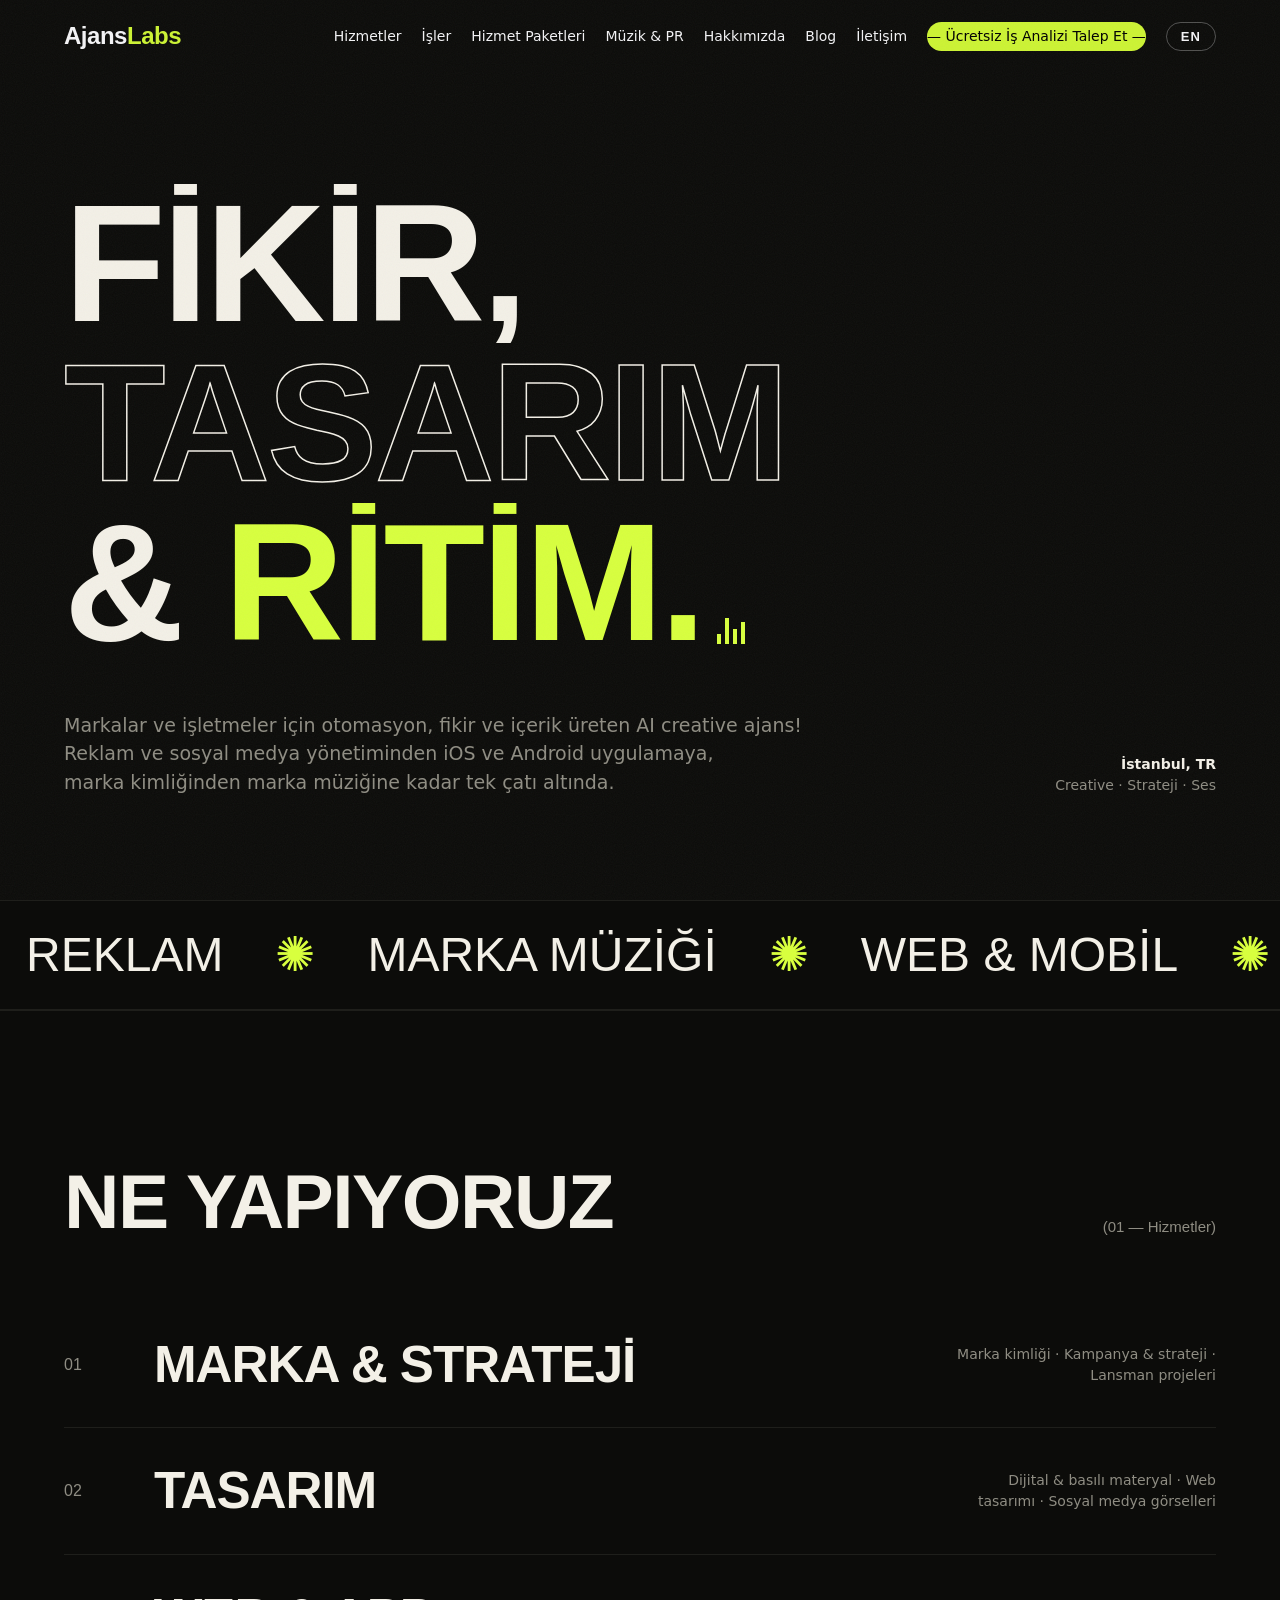
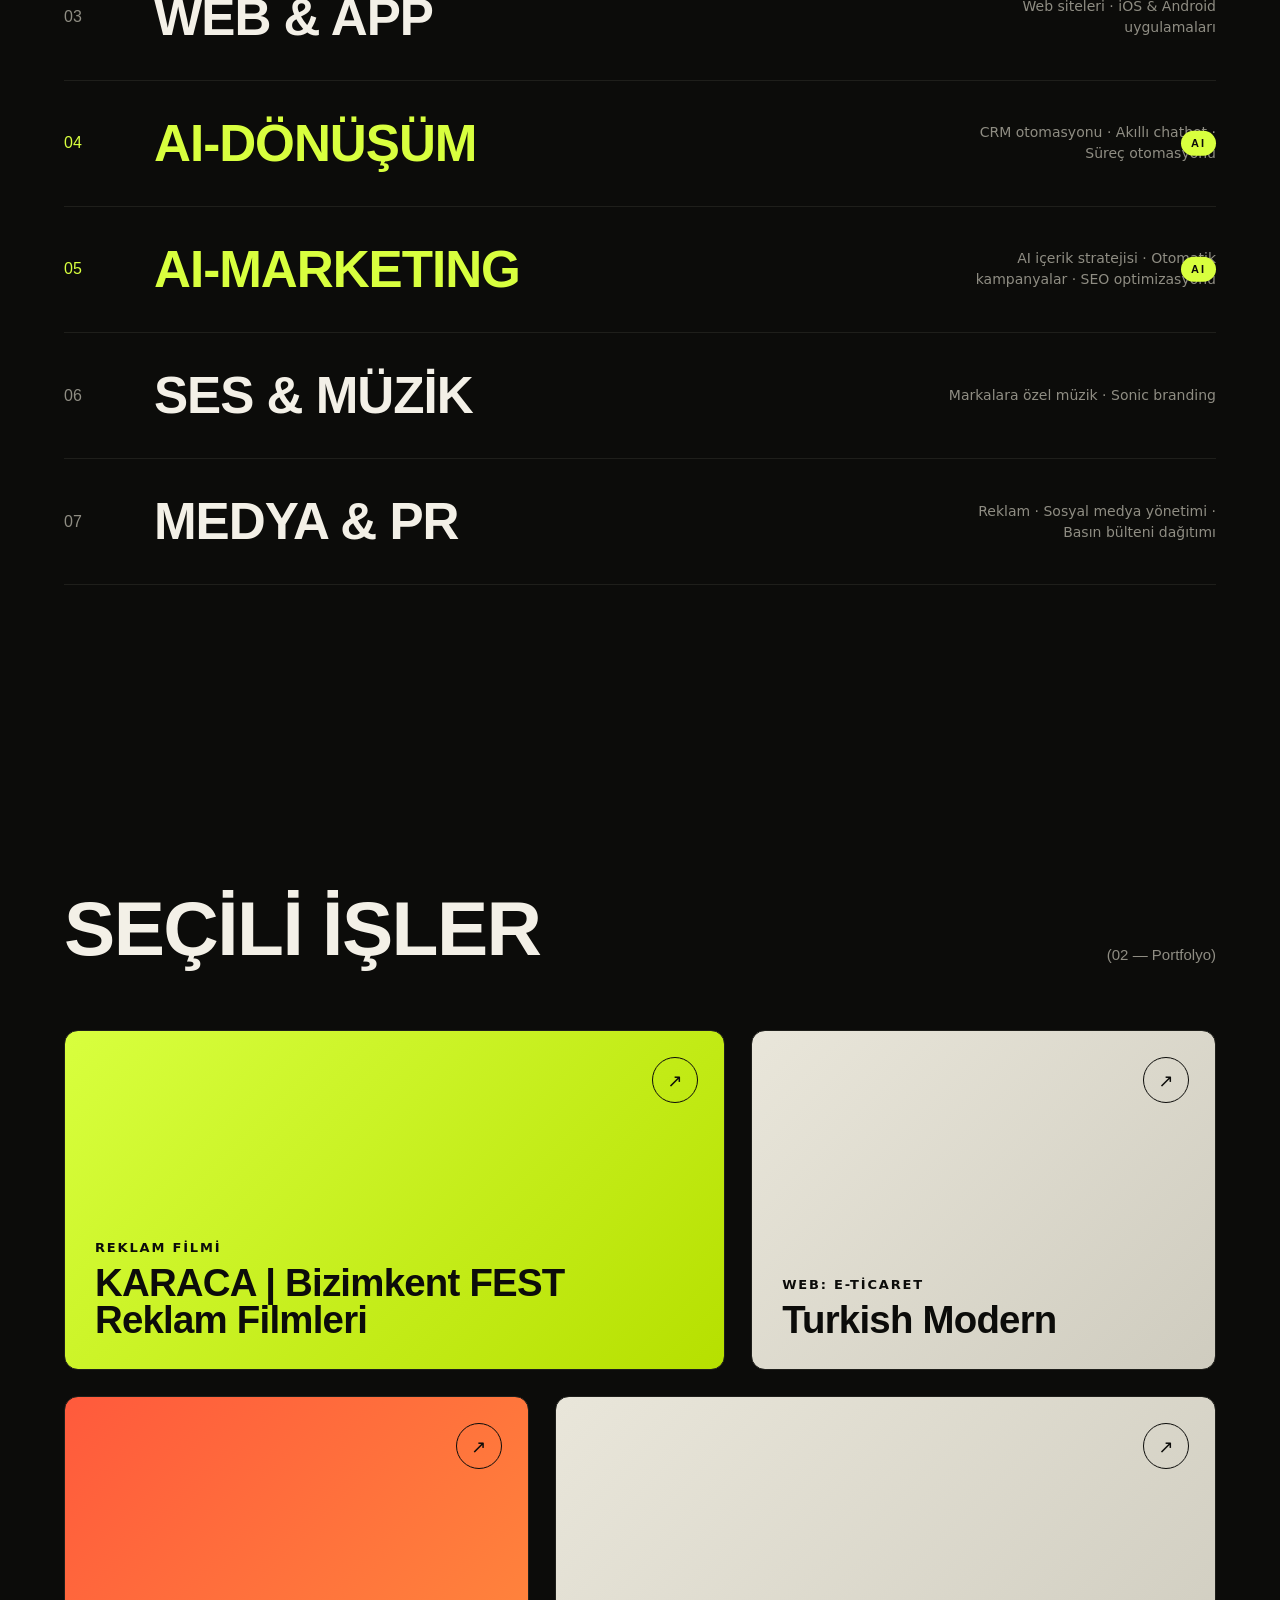
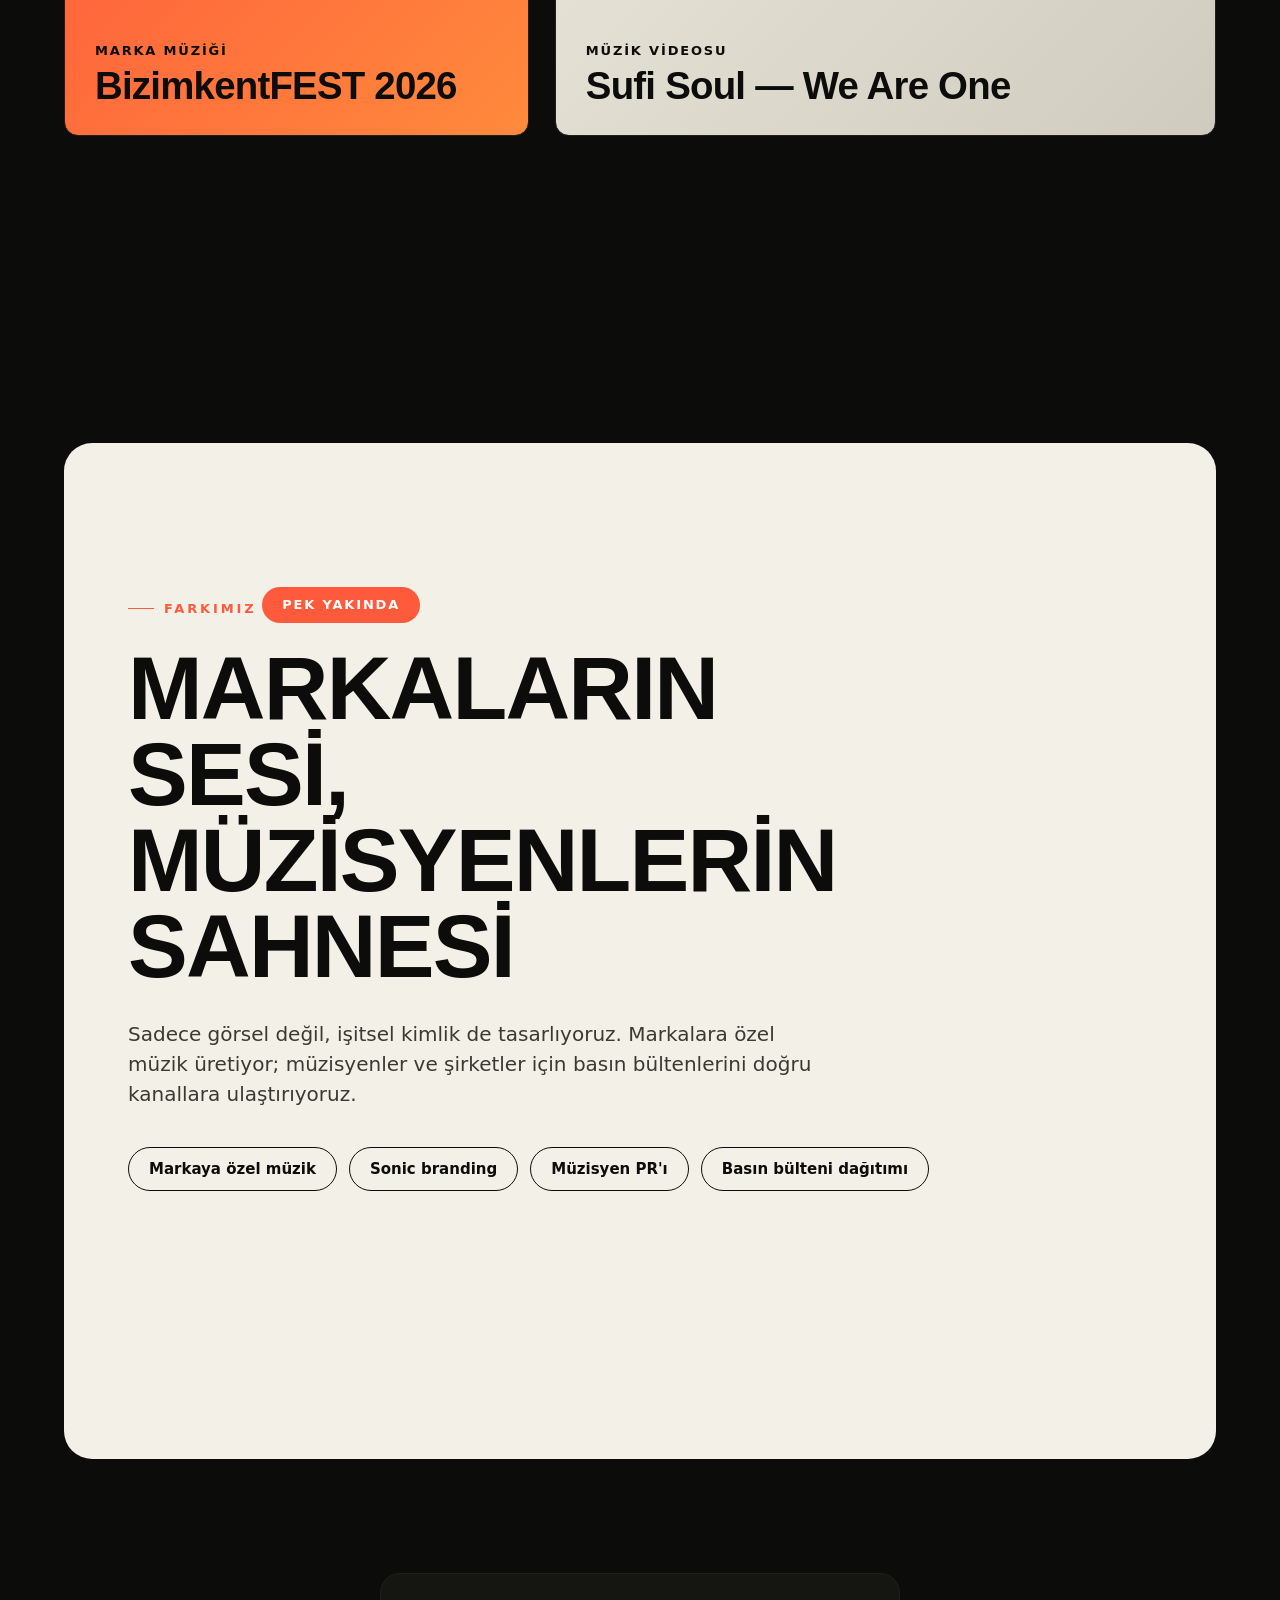
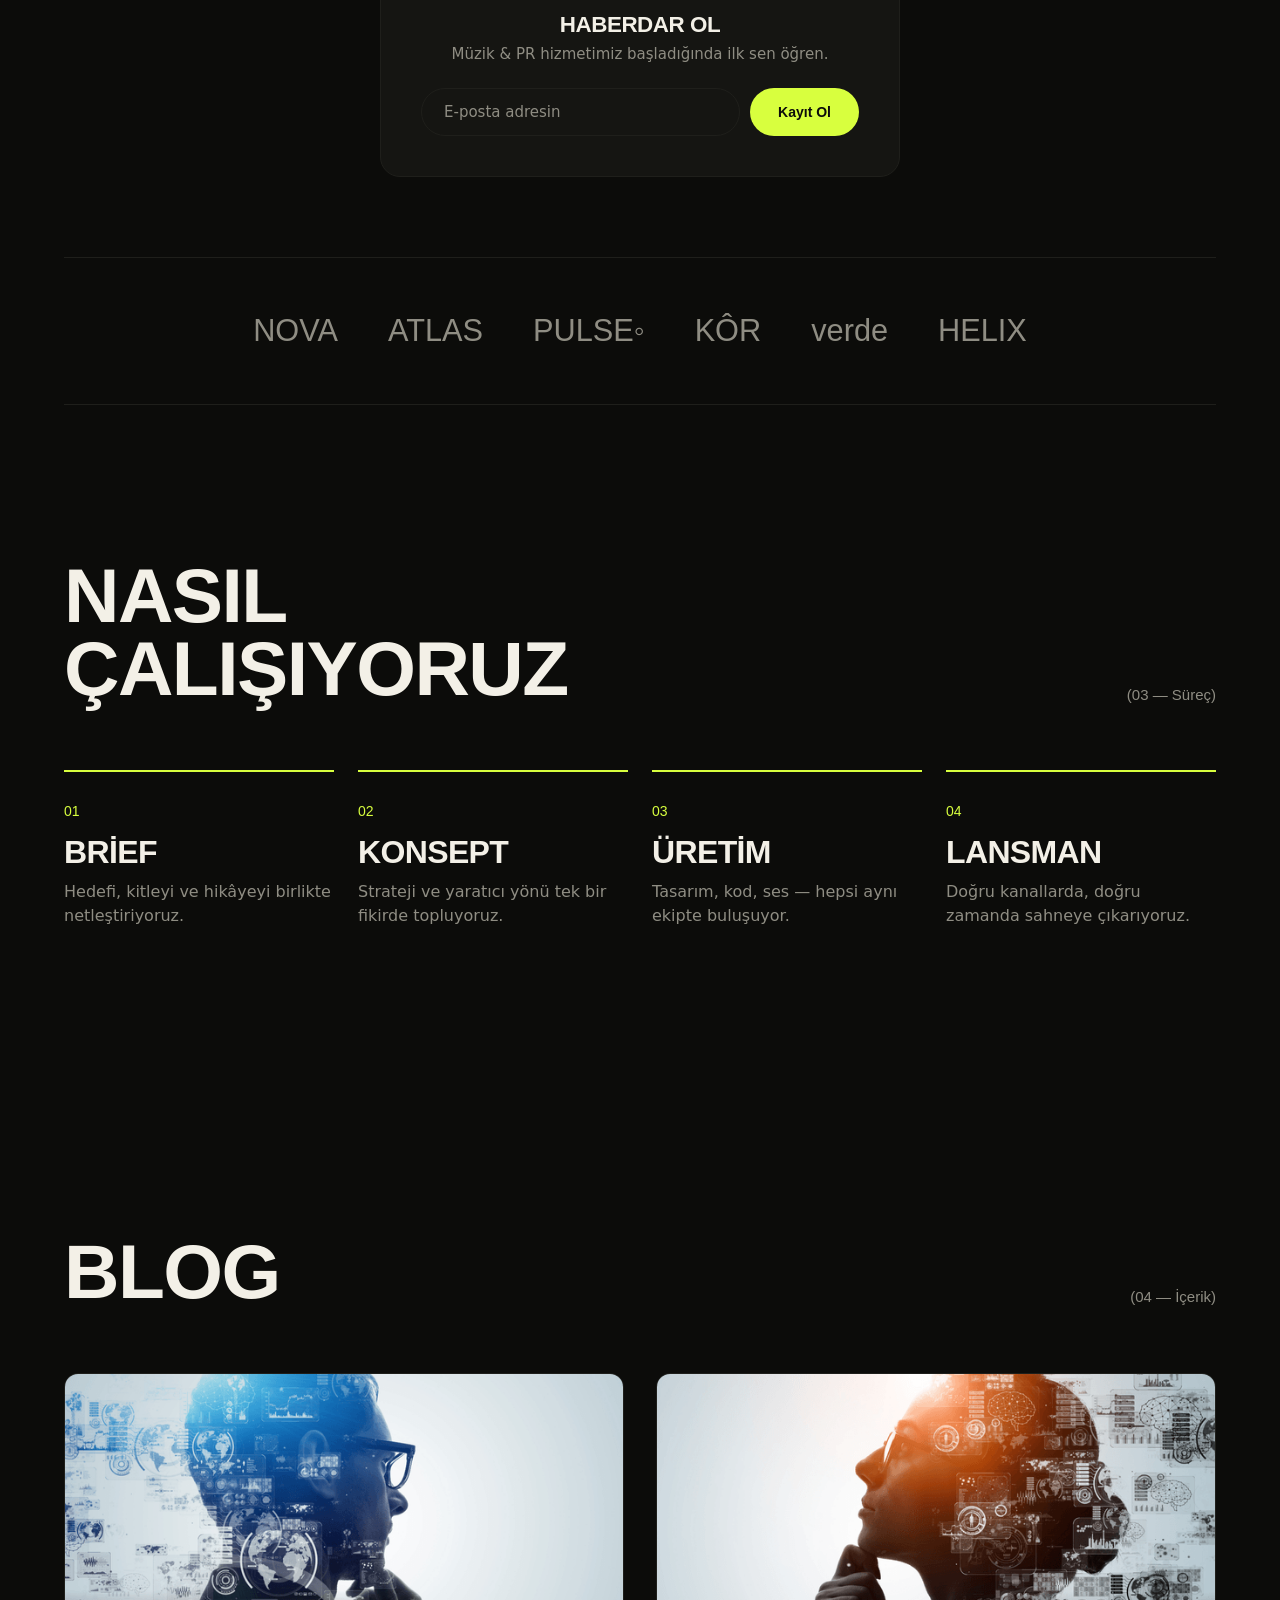
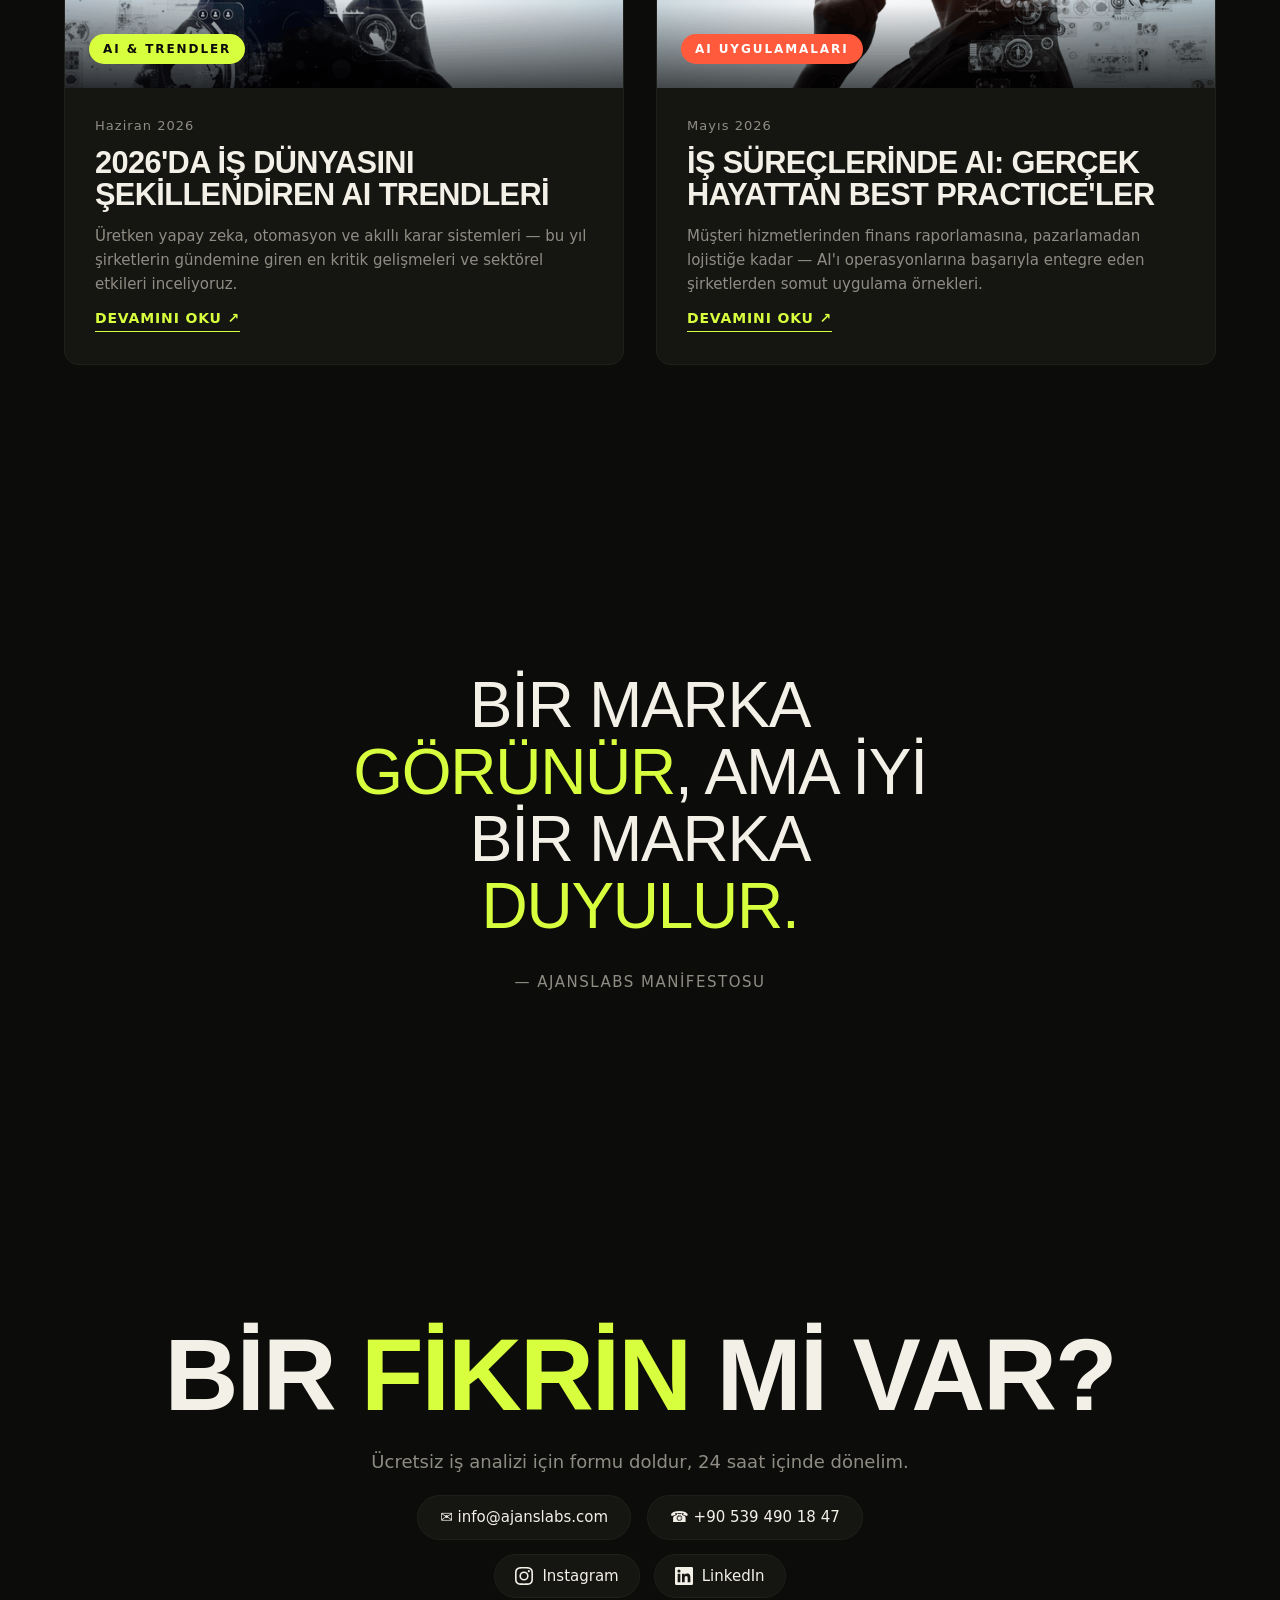
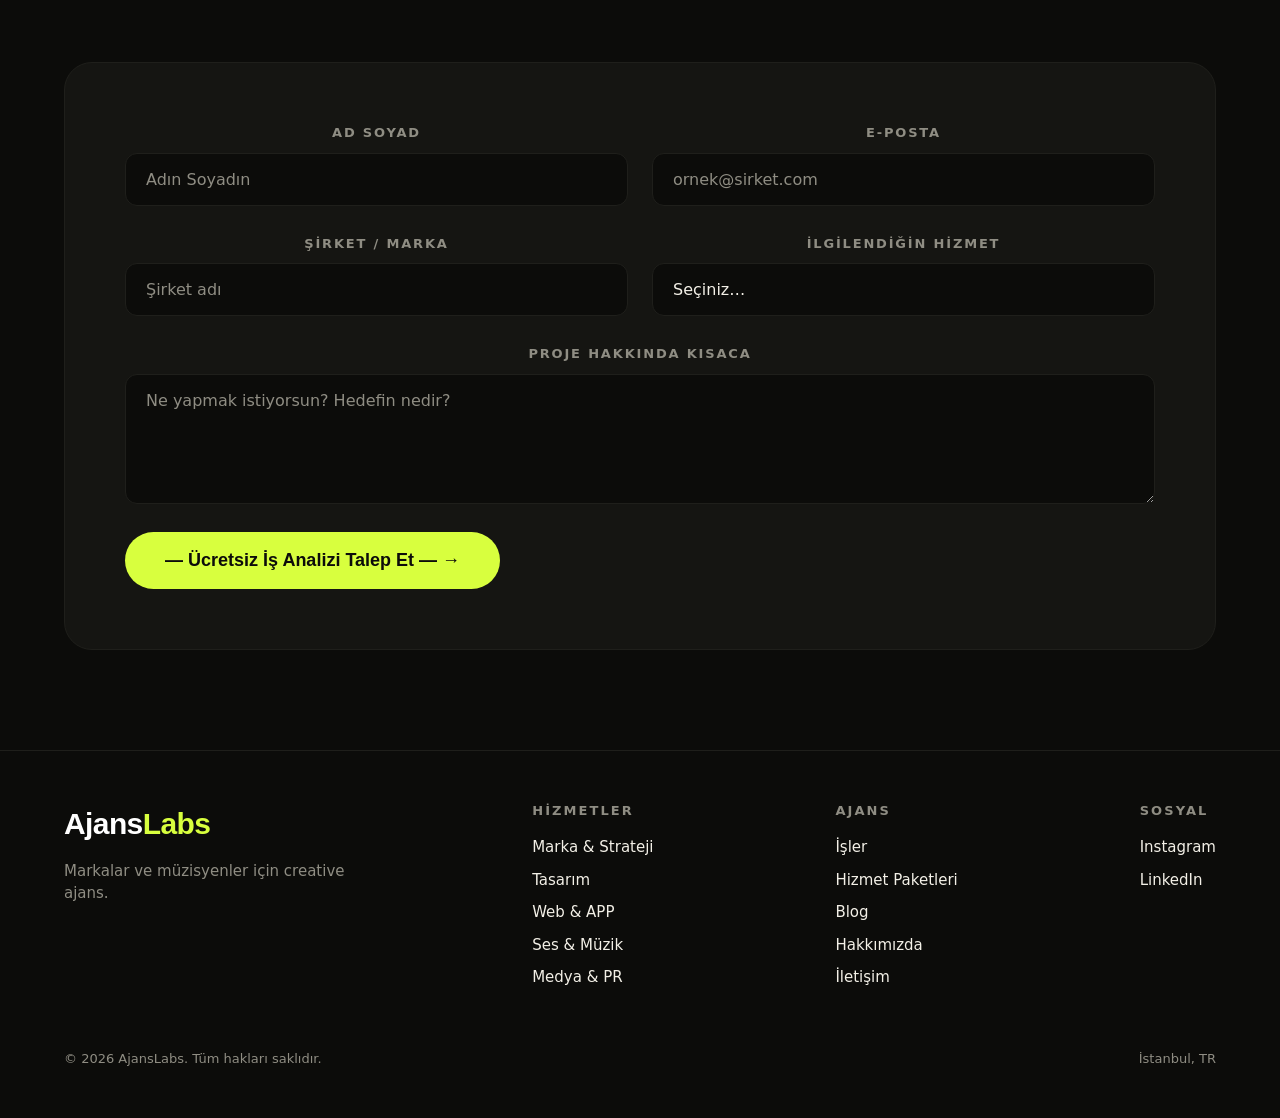
==== commit 2600b3e6: "Replace World Media Forum work card with KARACA | Bizimkent FEST commercials Co-Authored-By: Claude " ====
--- a/index.html
+++ b/index.html
@@ -157,9 +157,9 @@
       <span class="idx" data-i18n="work_idx">(02 — Portfolyo)</span>
     </div>
     <div class="work-grid">
-      <article class="card w7 reveal g-acid" onclick="openImagePopup('assets/img/world-media-forum.png','World Media Forum — Marka Kimliği')" style="cursor:pointer;">
+      <article class="card w7 reveal g-acid" onclick="openVideoPopup('https://www.youtube-nocookie.com/embed/lU3lL5A-W1E?autoplay=1','KARACA | Bizimkent FEST Reklam Filmleri')" style="cursor:pointer;">
         <div class="arrow">↗</div>
-        <div class="c-inner"><span class="kind" data-i18n="work1_kind">Marka Kimliği</span><h3>World Media Forum</h3></div>
+        <div class="c-inner"><span class="kind" data-i18n="work1_kind">Reklam Filmi</span><h3>KARACA | Bizimkent FEST Reklam Filmleri</h3></div>
       </article>
       <a href="https://www.turkishmodern.com" target="_blank" rel="noopener" class="card w5 reveal g-paper">
         <div class="arrow">↗</div>
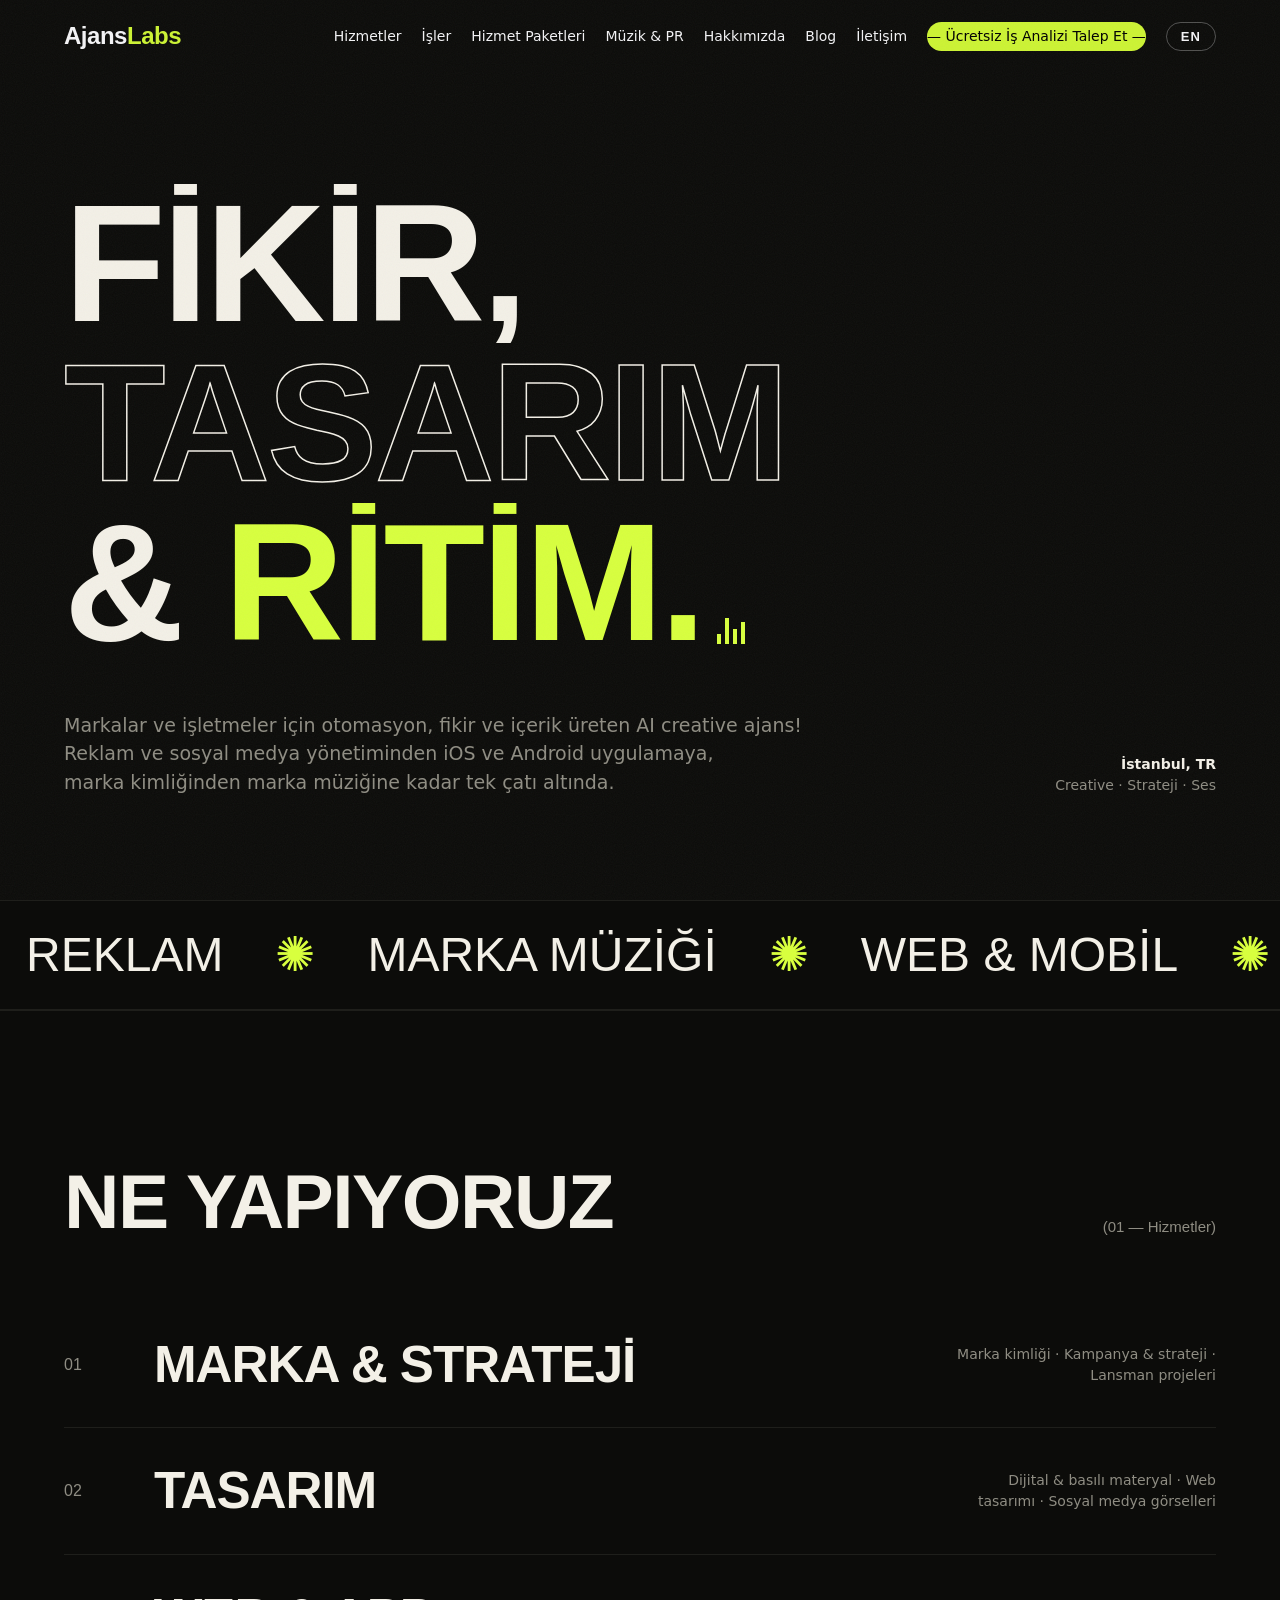
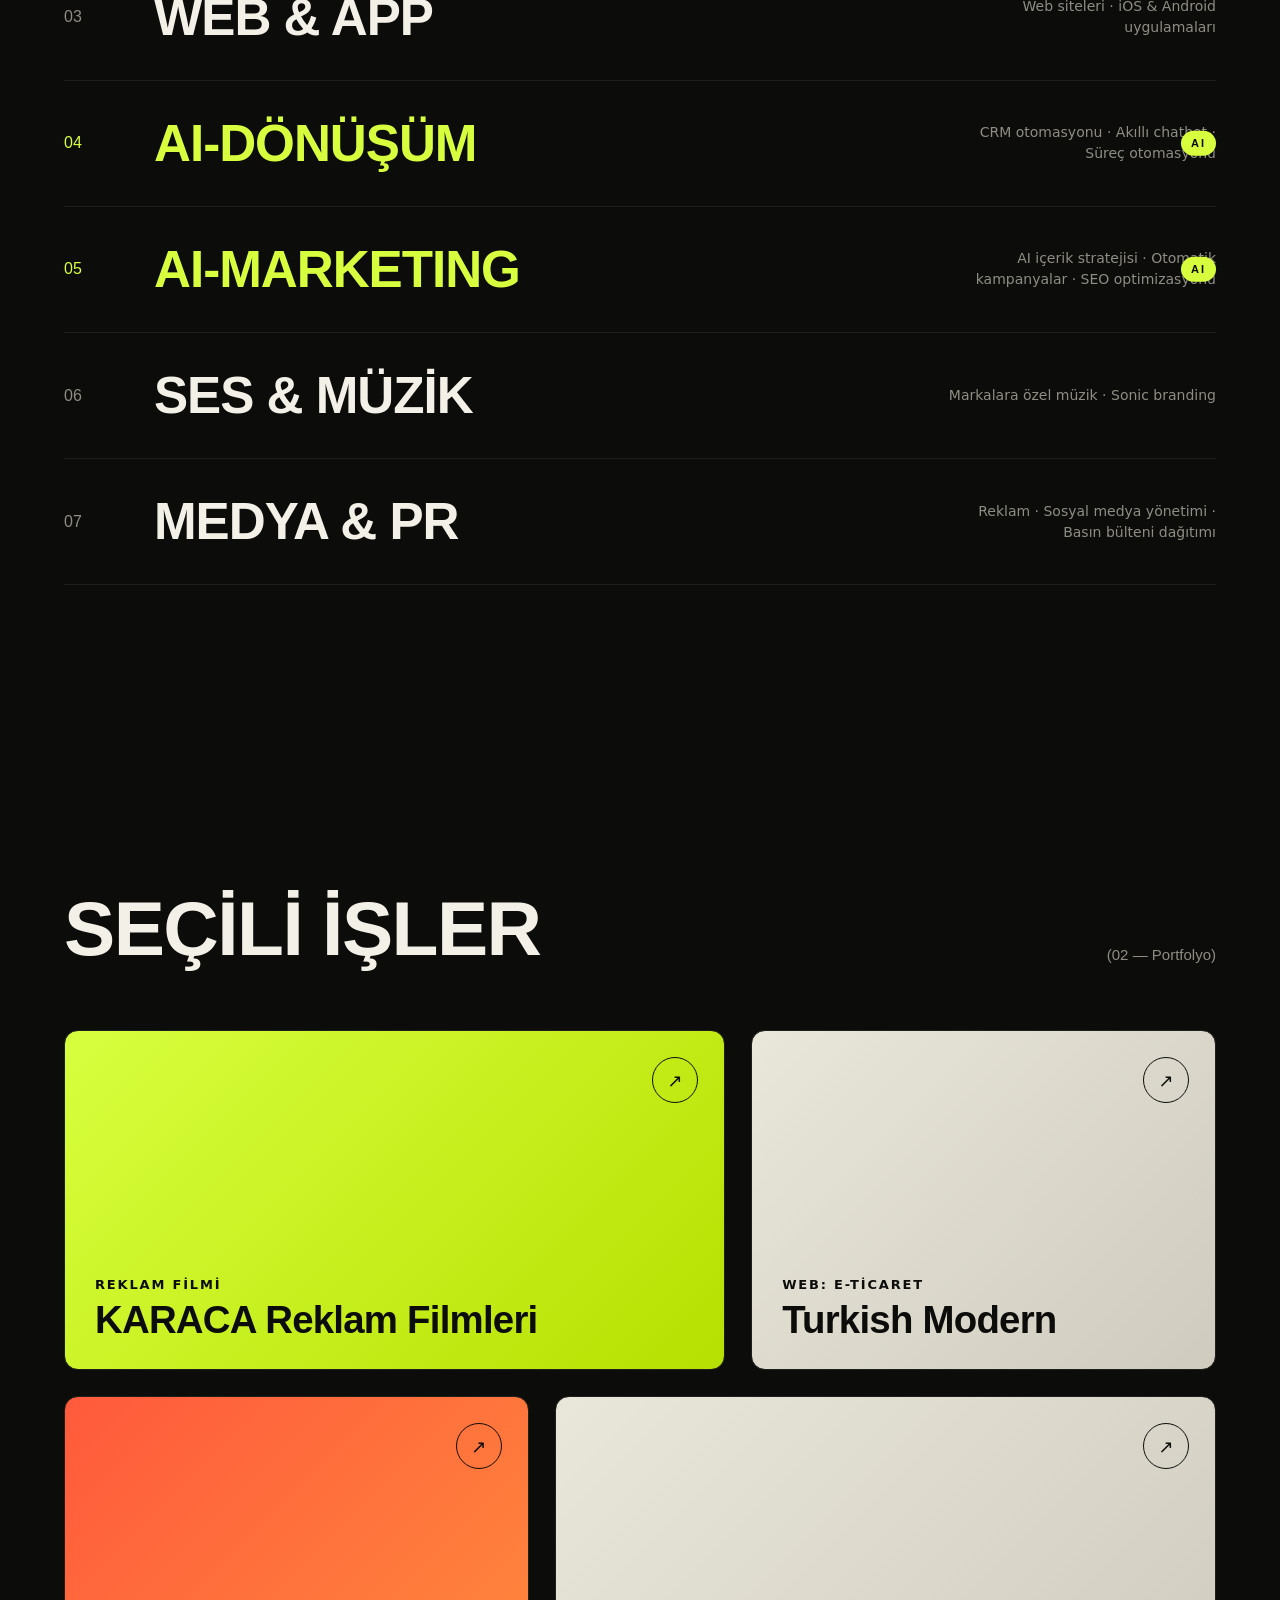
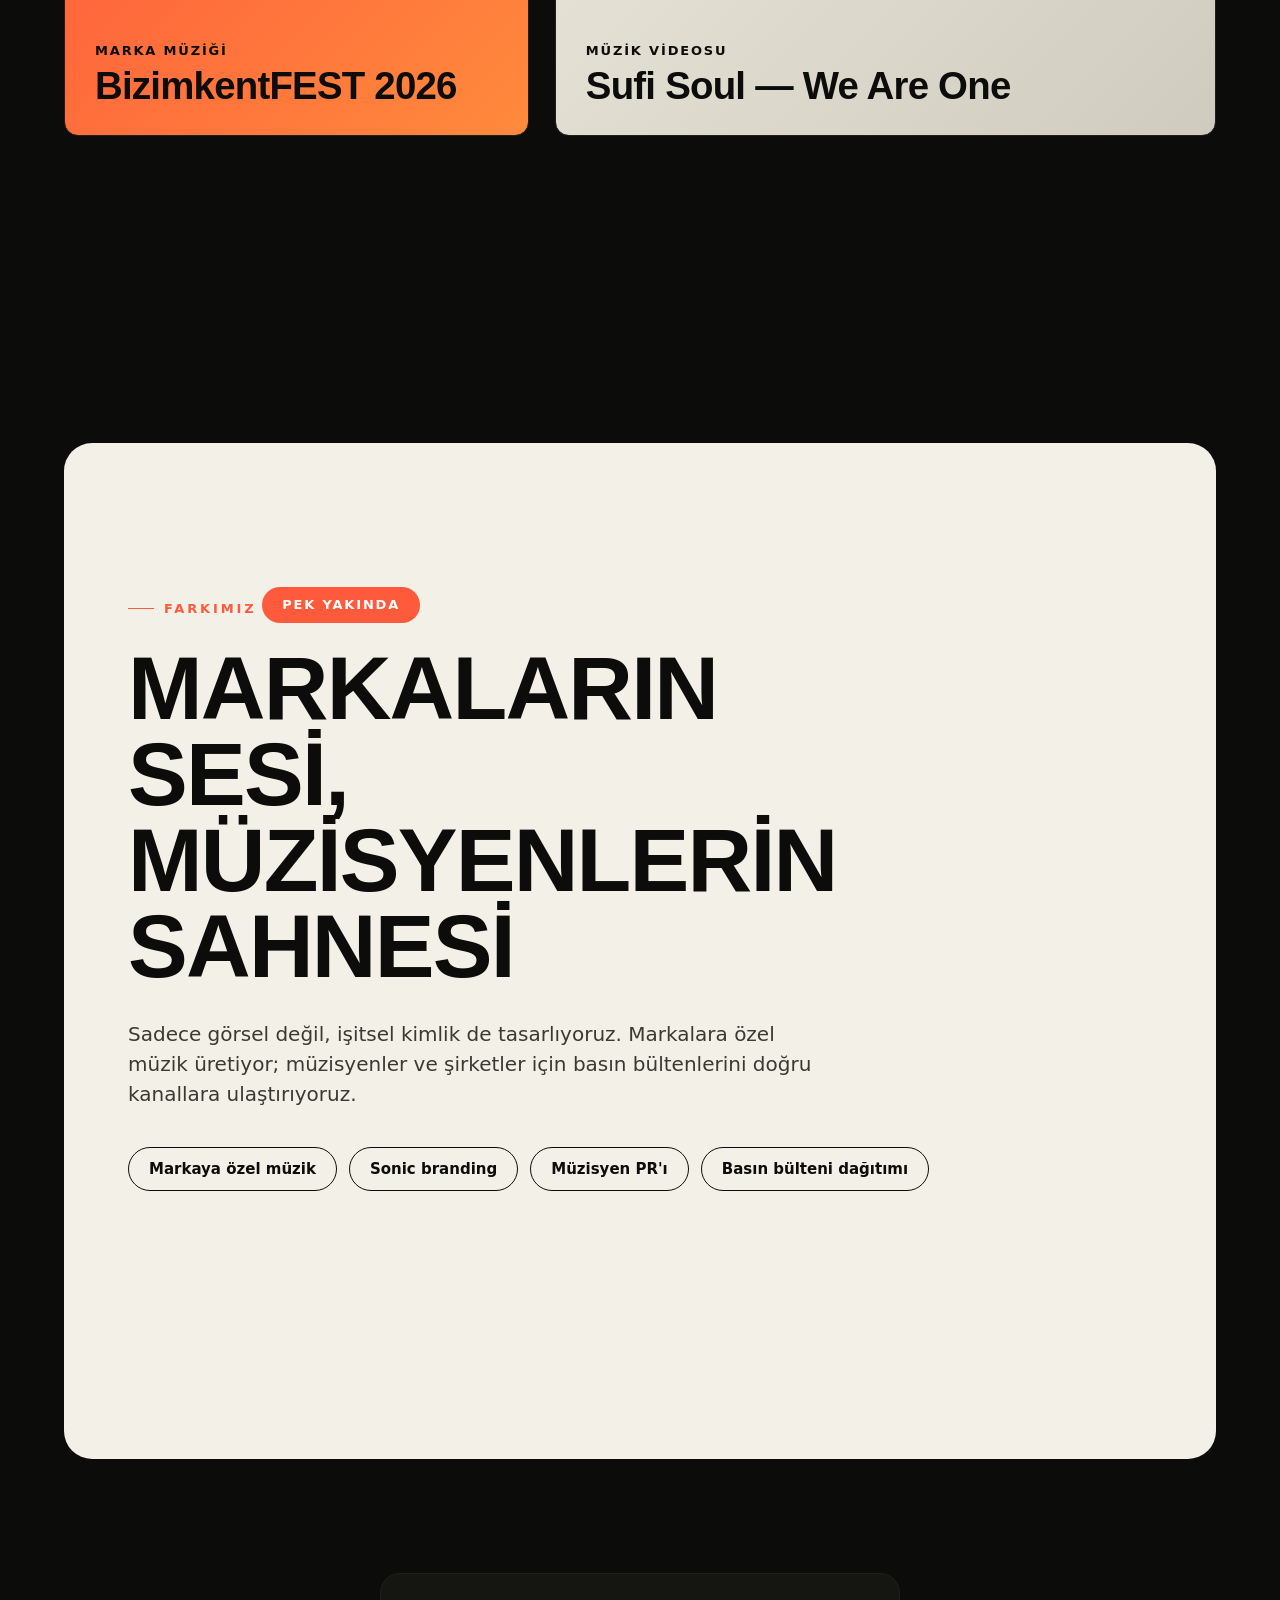
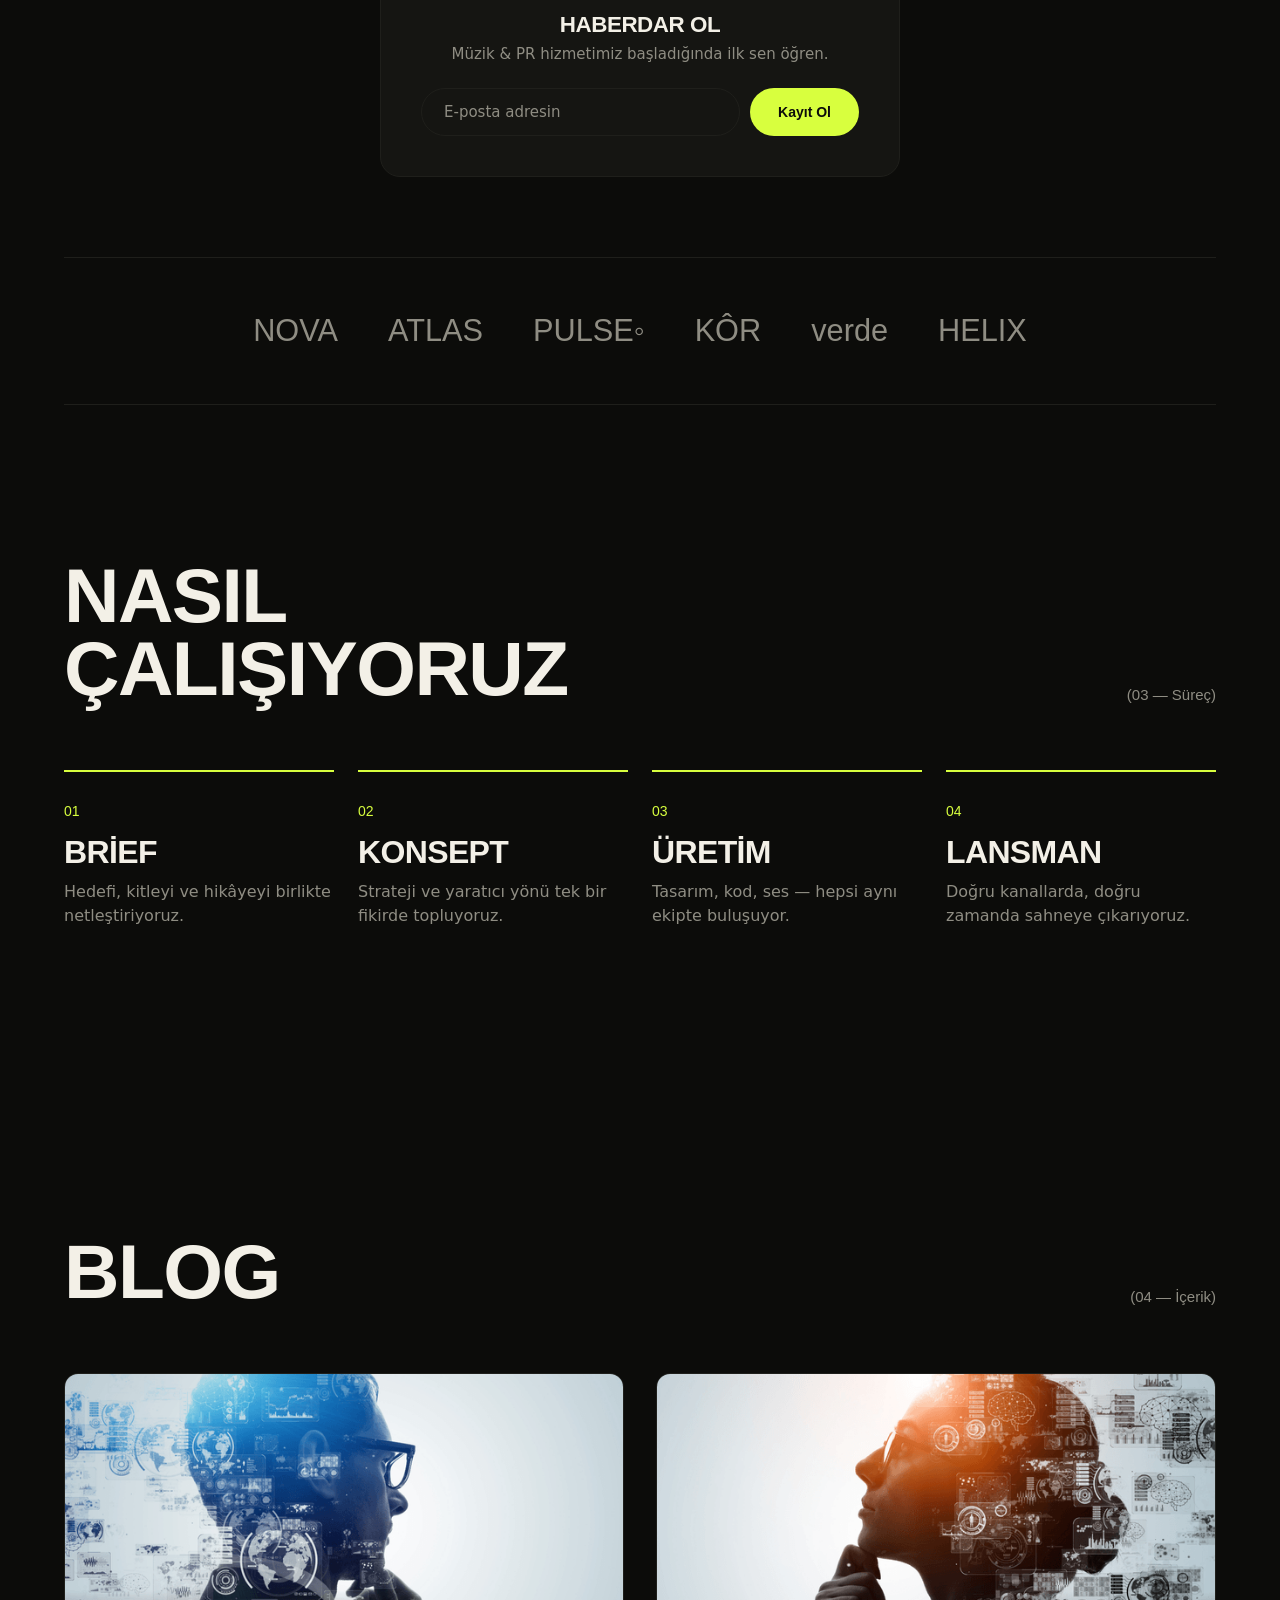
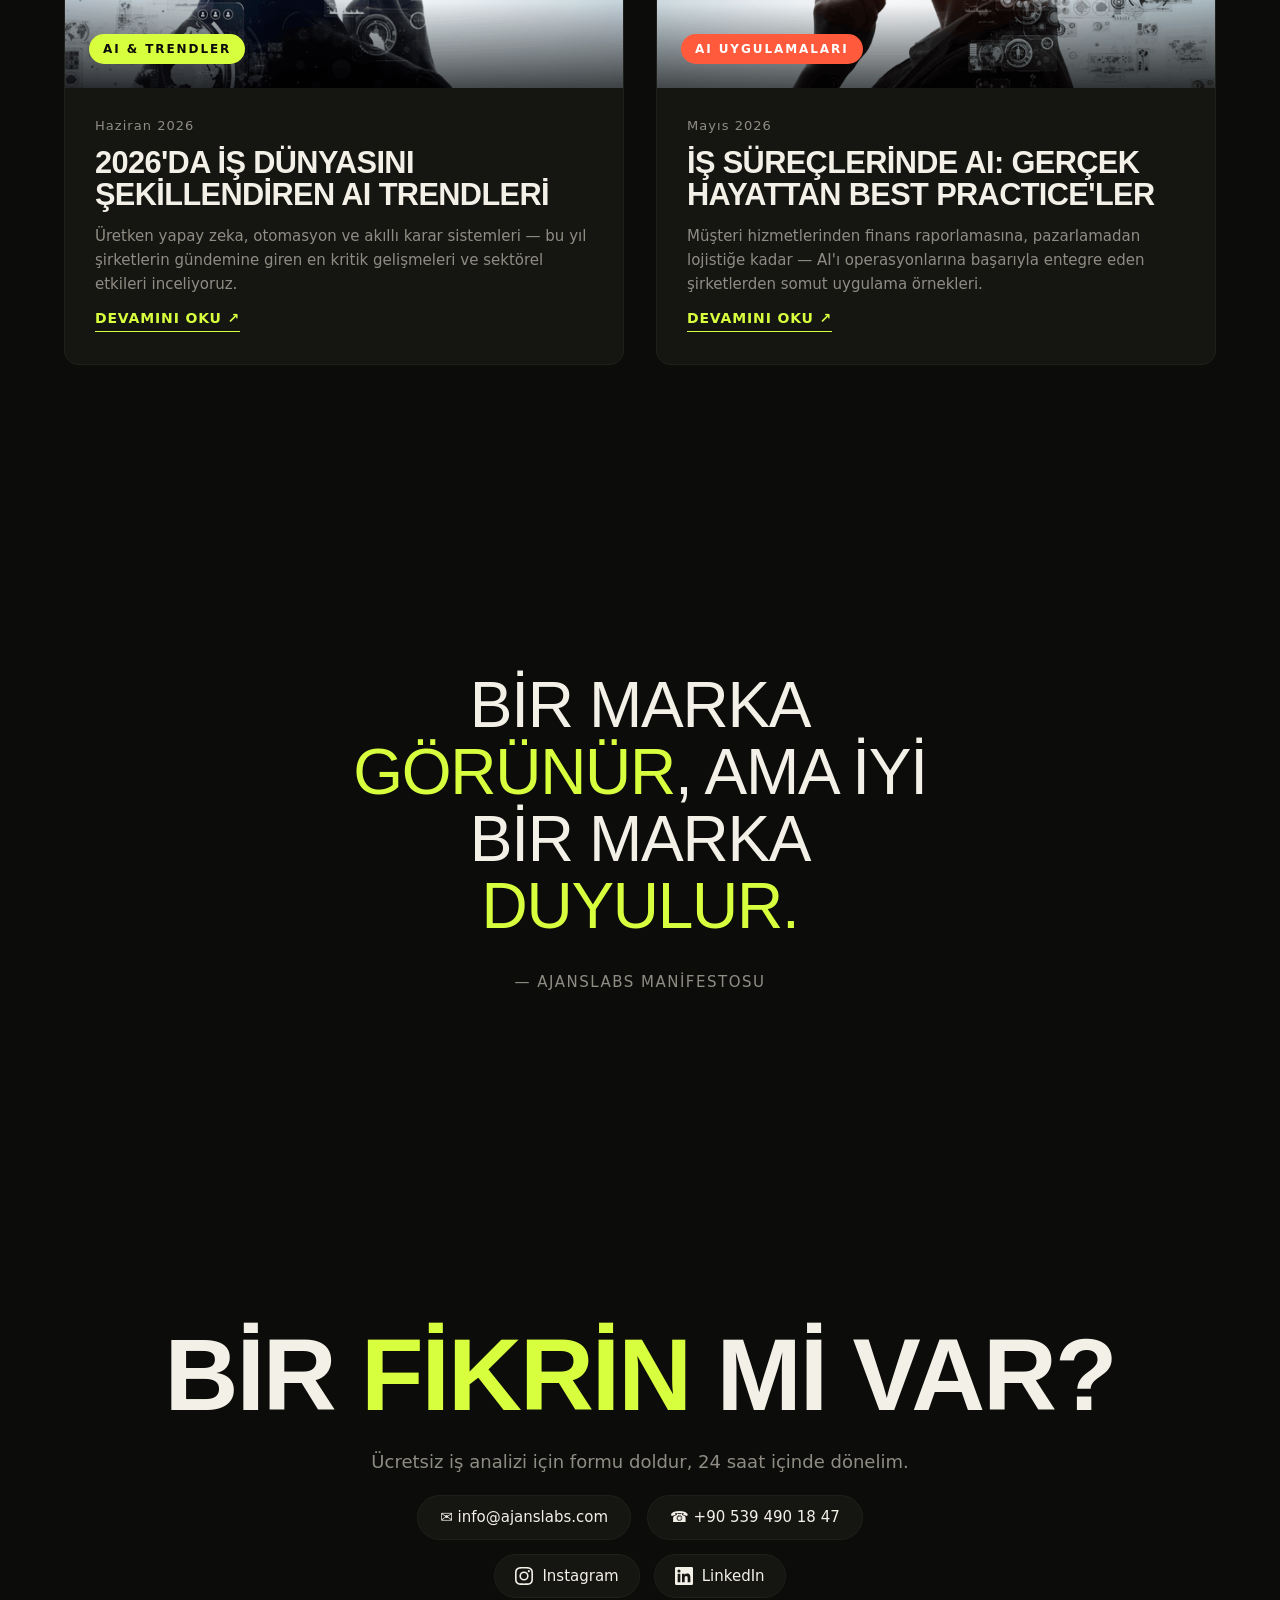
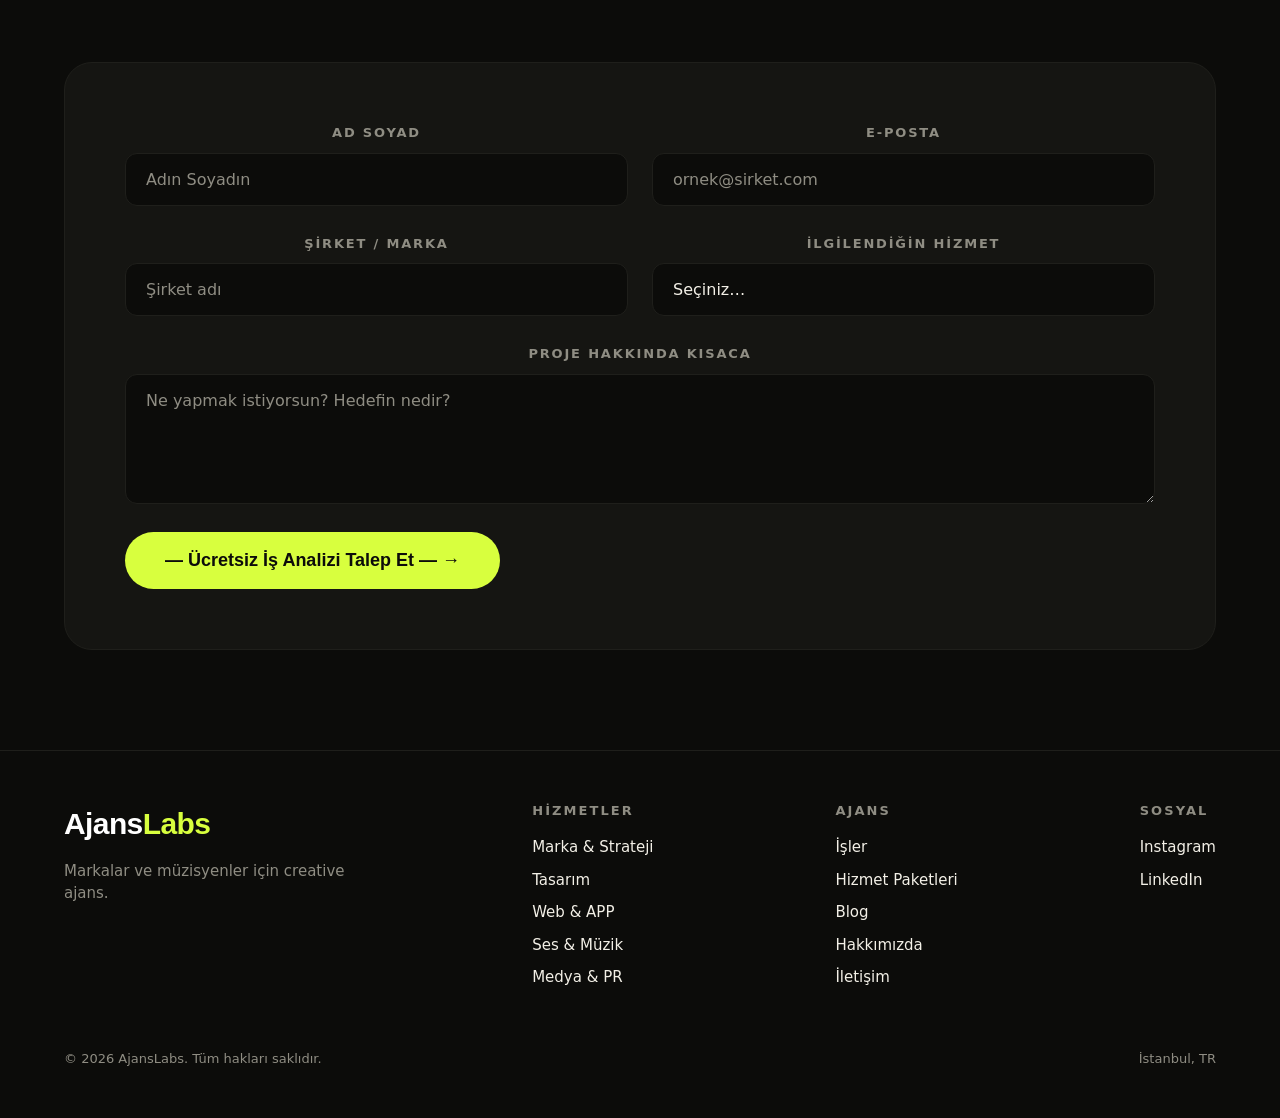
==== commit e7f4f37d: "Rename KARACA work card and disable YouTube captions by default Co-Authored-By: Claude Opus 5.5 <nor" ====
--- a/index.html
+++ b/index.html
@@ -157,9 +157,9 @@
       <span class="idx" data-i18n="work_idx">(02 — Portfolyo)</span>
     </div>
     <div class="work-grid">
-      <article class="card w7 reveal g-acid" onclick="openVideoPopup('https://www.youtube-nocookie.com/embed/lU3lL5A-W1E?autoplay=1','KARACA | Bizimkent FEST Reklam Filmleri')" style="cursor:pointer;">
+      <article class="card w7 reveal g-acid" onclick="openVideoPopup('https://www.youtube-nocookie.com/embed/lU3lL5A-W1E?autoplay=1&amp;cc_load_policy=0','KARACA Reklam Filmleri')" style="cursor:pointer;">
         <div class="arrow">↗</div>
-        <div class="c-inner"><span class="kind" data-i18n="work1_kind">Reklam Filmi</span><h3>KARACA | Bizimkent FEST Reklam Filmleri</h3></div>
+        <div class="c-inner"><span class="kind" data-i18n="work1_kind">Reklam Filmi</span><h3>KARACA Reklam Filmleri</h3></div>
       </article>
       <a href="https://www.turkishmodern.com" target="_blank" rel="noopener" class="card w5 reveal g-paper">
         <div class="arrow">↗</div>
